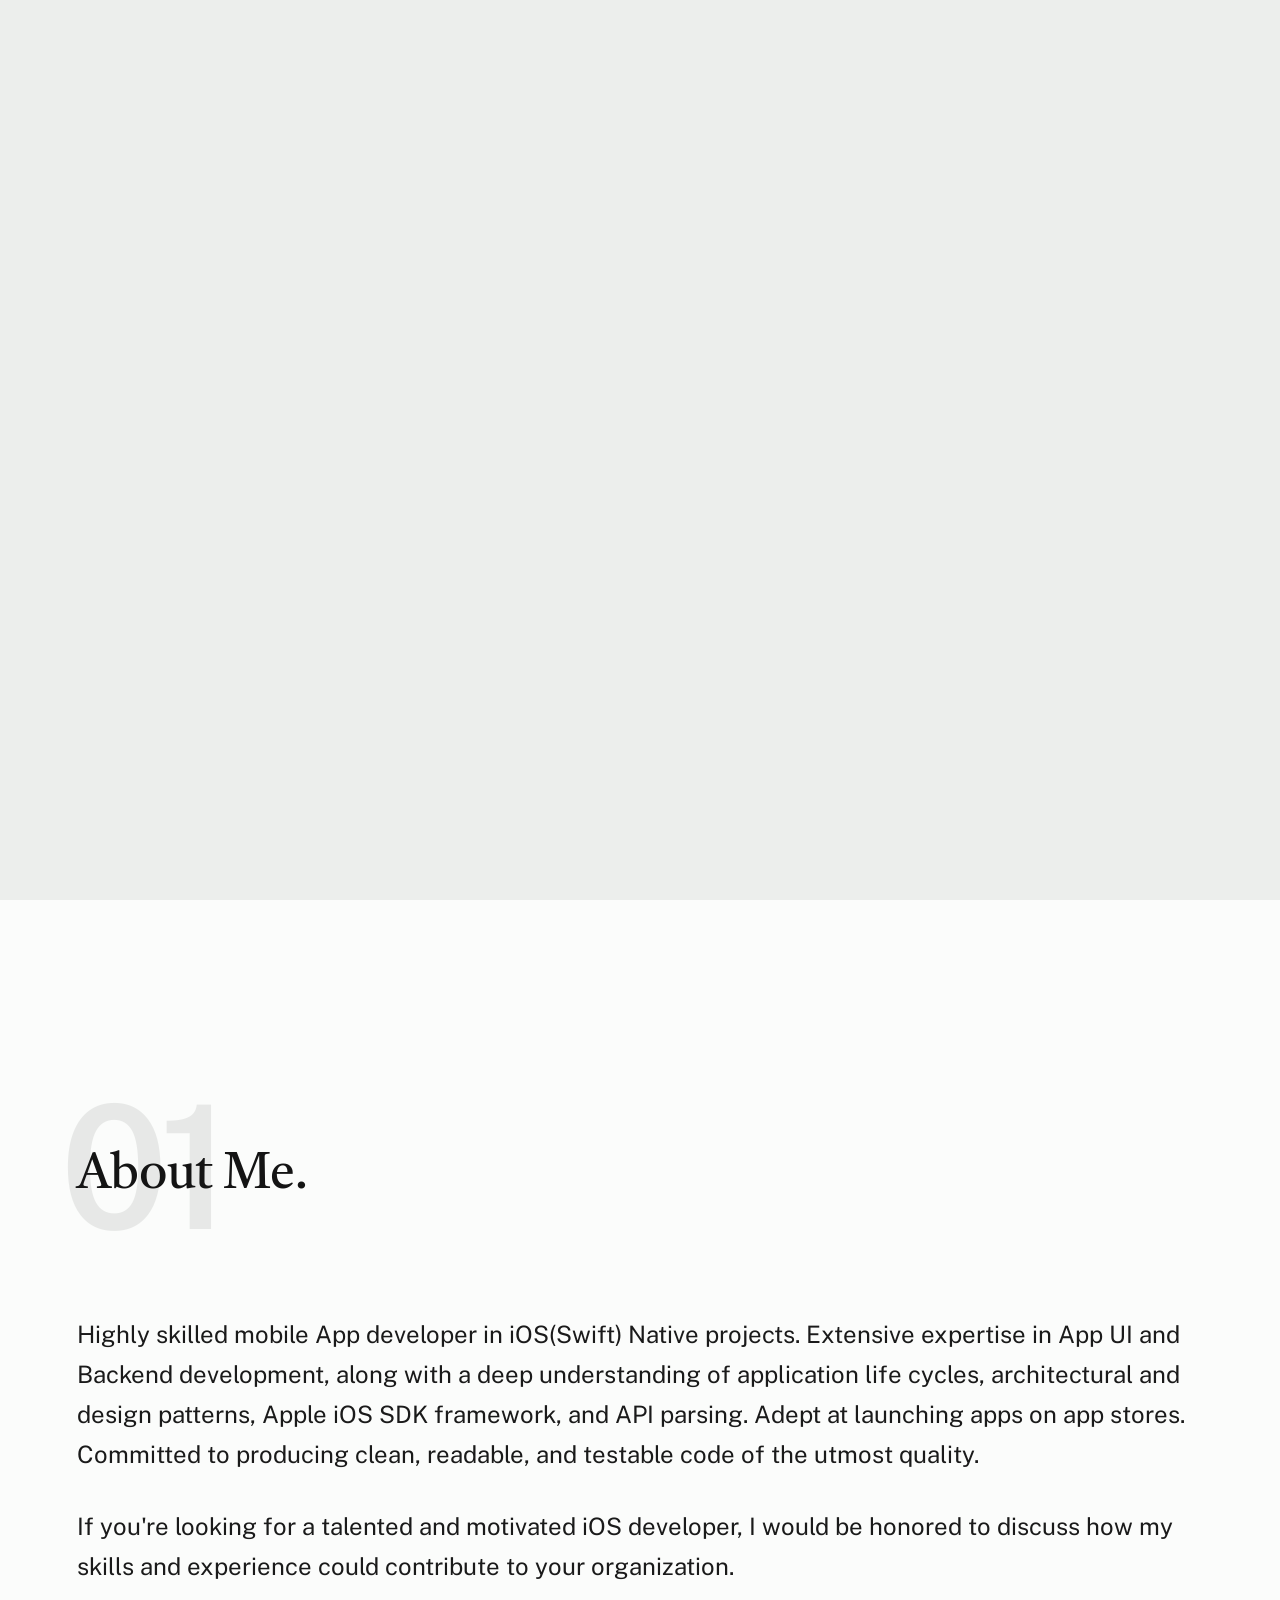
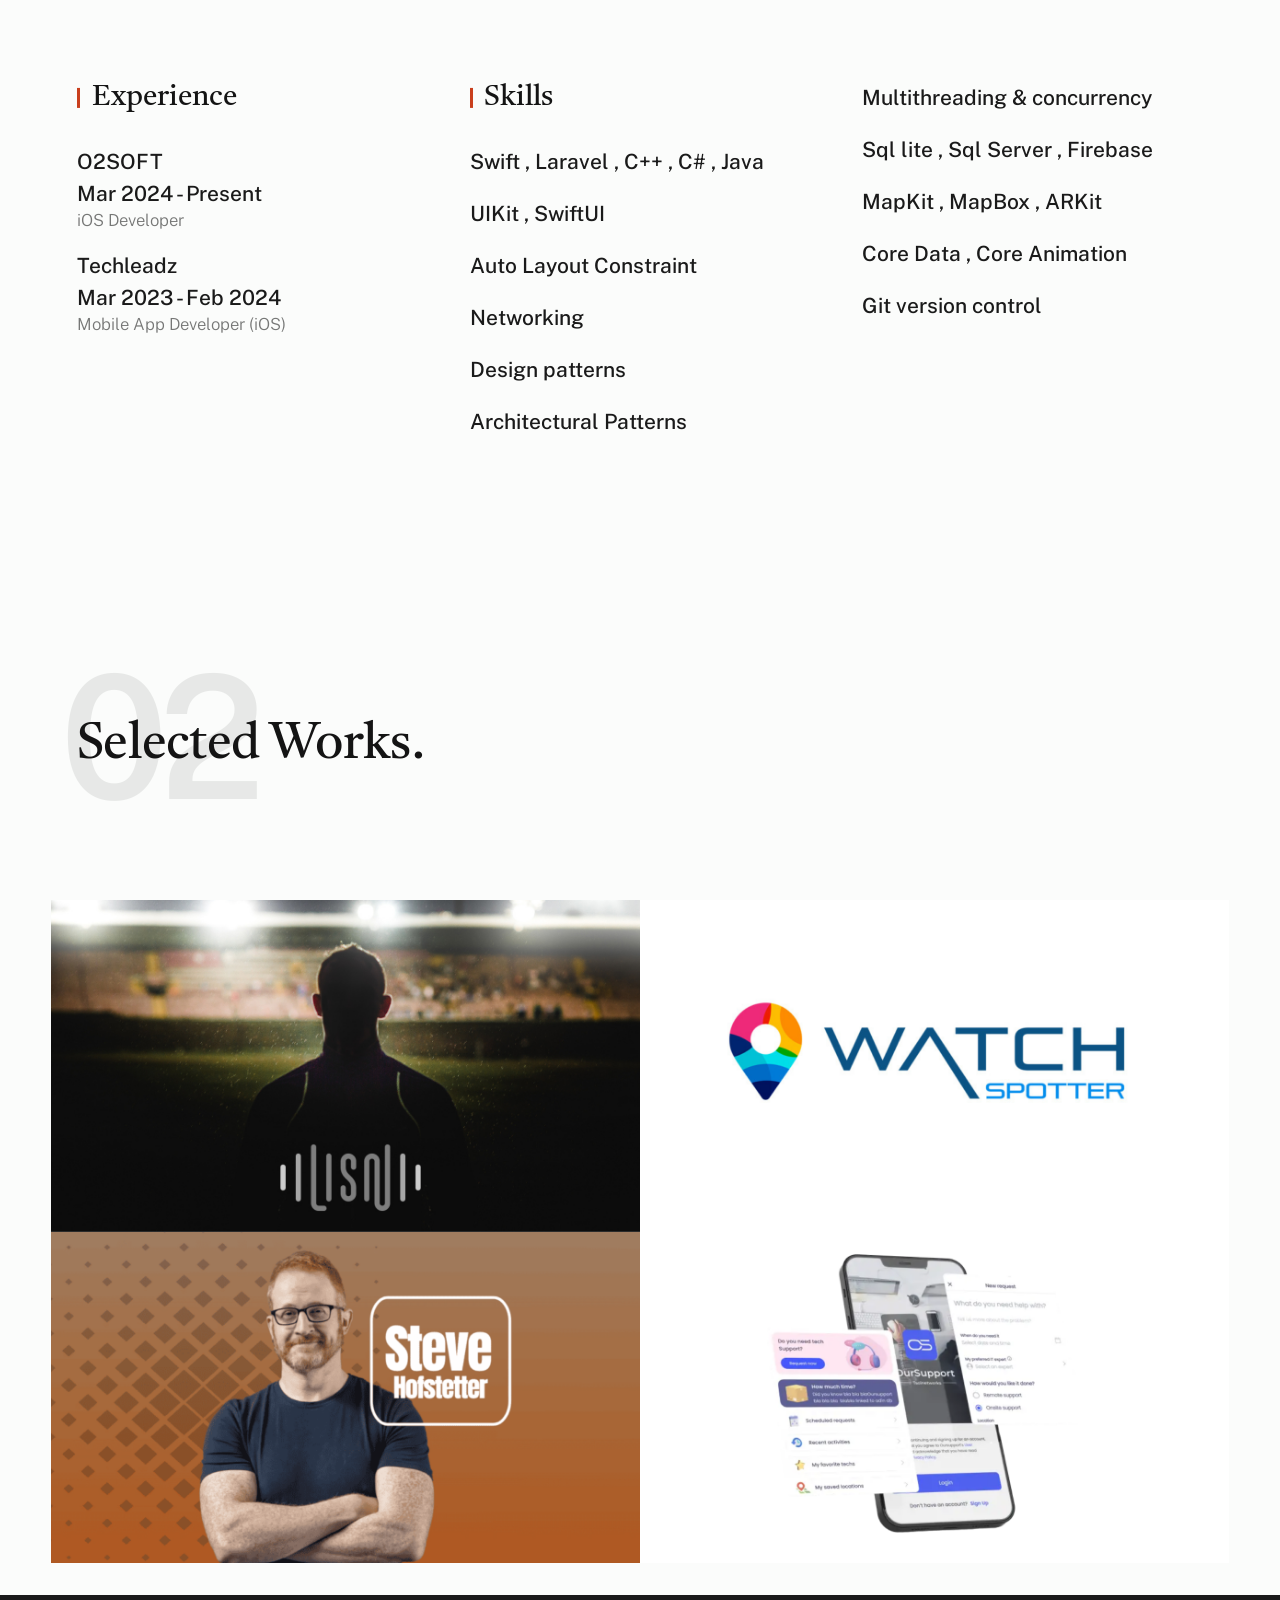
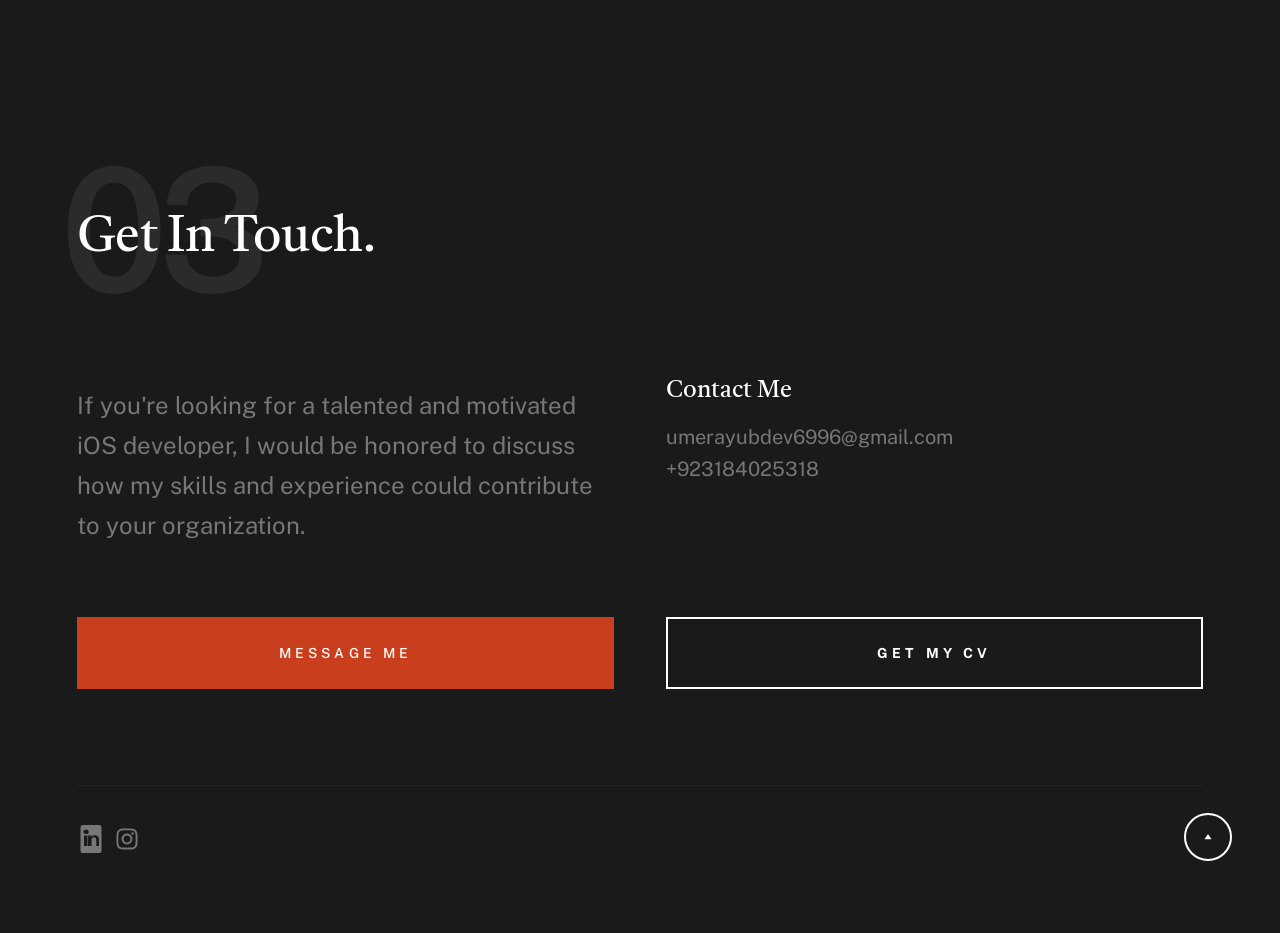
==== index.html @ ea3a0cbb "First Commit" ====
<!DOCTYPE html>
<html lang="en" class="no-js" >
<head>

    <!--- basic page needs
    ================================================== -->
    <meta charset="utf-8">
    <meta name="viewport" content="width=device-width, initial-scale=1">
    <title>Umer Ayub</title>

    <script>
        document.documentElement.classList.remove('no-js');
        document.documentElement.classList.add('js');
    </script>

    <!-- CSS
    ================================================== -->
    <link rel="stylesheet" href="css/vendor.css">
    <link rel="stylesheet" href="css/styles.css">

    <!-- favicons
    ================================================== -->
    <link rel="apple-touch-icon" sizes="180x180" href="Umer.png">
    <link rel="icon" type="image/png" sizes="32x32" href="Umer.png">
    <link rel="icon" type="image/png" sizes="16x16" href="Umer.png">
    <link rel="manifest" href="site.webmanifest">

</head>


<body id="top">

    
    <!-- preloader
    ================================================== -->
    <div id="preloader">
        <div id="loader" class="dots-fade">
            <div></div>
            <div></div>
            <div></div>
        </div>
    </div>


    <!-- page wrap
    ================================================== -->
    <div id="page" class="s-pagewrap">


        <!-- # site header 
        ================================================== -->
        <header class="s-header">
            <div class="row s-header__inner">

                <div class="s-header__block">
                    <div class="s-header__logo">
                        <a class="logo" href="index.html">
                            <!-- <img src="dfs.svg" alt="Homepage"> -->
                        </a>
                    </div>

                    <a class="s-header__menu-toggle" href="#0"><span>Menu</span></a>
                </div> <!-- end s-header__block -->

                <nav class="s-header__nav">    
                    <ul class="s-header__menu-links">
                        <li class="current"><a class="smoothscroll" href="#intro">Intro</a></li>
                        <li><a class="smoothscroll" href="#about">About</a></li>
                        <li><a class="smoothscroll" href="#works">Works</a></li>
                        <li><a class="smoothscroll" href="#footer">Contact</a></li>
                    </ul> <!-- s-header__menu-links -->    
                </nav> <!-- end s-header__nav -->

            </div> <!-- end s-header__inner -->
        </header> <!-- end s-header -->


        <!-- # intro
        ================================================== -->
        <section id="intro" class="s-intro target-section">

            <div class="row s-intro__content width-sixteen-col">
                <div class="column lg-12 s-intro__content-inner grid-block grid-16">
                    
                    <div class="s-intro__content-text">

                        <div class="s-intro__content-pretitle text-pretitle">Hello</div>
                        <h1 class="s-intro__content-title">
                        I'm Umer Ayub <br>
                        an iOS Developer <br>
                        base in Lahore
                        </h1>                            

                        <div class="s-intro__content-btns">
                            <a class="smoothscroll btn" href="#about">More About Me</a>
                            <a class="smoothscroll btn btn--stroke" href="#footer">Get In Touch</a>
                        </div> <!-- s-intro__content-btns -->   

                    </div> <!-- s-intro__content-text -->                     
                    
                </div> <!-- s-intro__content-inner -->  
            </div> <!-- s-intro__content -->

            <!-- <ul class="s-intro__social social-list">
                <li>
                    <a href="#0">
                        <svg xmlns="http://www.w3.org/2000/svg" width="24" height="24" viewBox="0 0 24 24" style="fill:rgba(0, 0, 0, 1);transform:;-ms-filter:"><path d="M20,3H4C3.447,3,3,3.448,3,4v16c0,0.552,0.447,1,1,1h8.615v-6.96h-2.338v-2.725h2.338v-2c0-2.325,1.42-3.592,3.5-3.592 c0.699-0.002,1.399,0.034,2.095,0.107v2.42h-1.435c-1.128,0-1.348,0.538-1.348,1.325v1.735h2.697l-0.35,2.725h-2.348V21H20 c0.553,0,1-0.448,1-1V4C21,3.448,20.553,3,20,3z"></path></svg>
                        <span class="u-screen-reader-text">Facebook</span>
                    </a>
                </li>
                <li>
                    <a href="#0">
                        <svg xmlns="http://www.w3.org/2000/svg" width="24" height="24" viewBox="0 0 24 24" style="fill:rgba(0, 0, 0, 1);transform:;-ms-filter:"><path d="M19.633,7.997c0.013,0.175,0.013,0.349,0.013,0.523c0,5.325-4.053,11.461-11.46,11.461c-2.282,0-4.402-0.661-6.186-1.809 c0.324,0.037,0.636,0.05,0.973,0.05c1.883,0,3.616-0.636,5.001-1.721c-1.771-0.037-3.255-1.197-3.767-2.793 c0.249,0.037,0.499,0.062,0.761,0.062c0.361,0,0.724-0.05,1.061-0.137c-1.847-0.374-3.23-1.995-3.23-3.953v-0.05 c0.537,0.299,1.16,0.486,1.82,0.511C3.534,9.419,2.823,8.184,2.823,6.787c0-0.748,0.199-1.434,0.548-2.032 c1.983,2.443,4.964,4.04,8.306,4.215c-0.062-0.3-0.1-0.611-0.1-0.923c0-2.22,1.796-4.028,4.028-4.028 c1.16,0,2.207,0.486,2.943,1.272c0.91-0.175,1.782-0.512,2.556-0.973c-0.299,0.935-0.936,1.721-1.771,2.22 c0.811-0.088,1.597-0.312,2.319-0.624C21.104,6.712,20.419,7.423,19.633,7.997z"></path></svg>
                        <span class="u-screen-reader-text">Twitter</span>
                    </a>
                </li>
                <li>
                    <a href="#0">
                        <svg xmlns="http://www.w3.org/2000/svg" width="24" height="24" viewBox="0 0 24 24" style="fill:rgba(0, 0, 0, 1);transform:;-ms-filter:"><path d="M11.999,7.377c-2.554,0-4.623,2.07-4.623,4.623c0,2.554,2.069,4.624,4.623,4.624c2.552,0,4.623-2.07,4.623-4.624 C16.622,9.447,14.551,7.377,11.999,7.377L11.999,7.377z M11.999,15.004c-1.659,0-3.004-1.345-3.004-3.003 c0-1.659,1.345-3.003,3.004-3.003s3.002,1.344,3.002,3.003C15.001,13.659,13.658,15.004,11.999,15.004L11.999,15.004z"></path><circle cx="16.806" cy="7.207" r="1.078"></circle><path d="M20.533,6.111c-0.469-1.209-1.424-2.165-2.633-2.632c-0.699-0.263-1.438-0.404-2.186-0.42 c-0.963-0.042-1.268-0.054-3.71-0.054s-2.755,0-3.71,0.054C7.548,3.074,6.809,3.215,6.11,3.479C4.9,3.946,3.945,4.902,3.477,6.111 c-0.263,0.7-0.404,1.438-0.419,2.186c-0.043,0.962-0.056,1.267-0.056,3.71c0,2.442,0,2.753,0.056,3.71 c0.015,0.748,0.156,1.486,0.419,2.187c0.469,1.208,1.424,2.164,2.634,2.632c0.696,0.272,1.435,0.426,2.185,0.45 c0.963,0.042,1.268,0.055,3.71,0.055s2.755,0,3.71-0.055c0.747-0.015,1.486-0.157,2.186-0.419c1.209-0.469,2.164-1.424,2.633-2.633 c0.263-0.7,0.404-1.438,0.419-2.186c0.043-0.962,0.056-1.267,0.056-3.71s0-2.753-0.056-3.71C20.941,7.57,20.801,6.819,20.533,6.111z M19.315,15.643c-0.007,0.576-0.111,1.147-0.311,1.688c-0.305,0.787-0.926,1.409-1.712,1.711c-0.535,0.199-1.099,0.303-1.67,0.311 c-0.95,0.044-1.218,0.055-3.654,0.055c-2.438,0-2.687,0-3.655-0.055c-0.569-0.007-1.135-0.112-1.669-0.311 c-0.789-0.301-1.414-0.923-1.719-1.711c-0.196-0.534-0.302-1.099-0.311-1.669c-0.043-0.95-0.053-1.218-0.053-3.654 c0-2.437,0-2.686,0.053-3.655c0.007-0.576,0.111-1.146,0.311-1.687c0.305-0.789,0.93-1.41,1.719-1.712 c0.534-0.198,1.1-0.303,1.669-0.311c0.951-0.043,1.218-0.055,3.655-0.055c2.437,0,2.687,0,3.654,0.055 c0.571,0.007,1.135,0.112,1.67,0.311c0.786,0.303,1.407,0.925,1.712,1.712c0.196,0.534,0.302,1.099,0.311,1.669 c0.043,0.951,0.054,1.218,0.054,3.655c0,2.436,0,2.698-0.043,3.654H19.315z"></path></svg>
                        <span class="u-screen-reader-text">Instagram</span>
                    </a>
                </li>
                <li>
                    <a href="#0">
                        <svg xmlns="http://www.w3.org/2000/svg" width="24" height="24" viewBox="0 0 24 24" style="fill: rgba(0, 0, 0, 1);transform: ;msFilter:;"><path d="M20.66 6.98a9.932 9.932 0 0 0-3.641-3.64C15.486 2.447 13.813 2 12 2s-3.486.447-5.02 1.34c-1.533.893-2.747 2.107-3.64 3.64S2 10.187 2 12s.446 3.487 1.34 5.02a9.924 9.924 0 0 0 3.641 3.64C8.514 21.553 10.187 22 12 22s3.486-.447 5.02-1.34a9.932 9.932 0 0 0 3.641-3.64C21.554 15.487 22 13.813 22 12s-.446-3.487-1.34-5.02zM12 3.66c2 0 3.772.64 5.32 1.919-.92 1.174-2.286 2.14-4.1 2.9-1.002-1.813-2.088-3.327-3.261-4.54A7.715 7.715 0 0 1 12 3.66zM5.51 6.8a8.116 8.116 0 0 1 2.711-2.22c1.212 1.201 2.325 2.7 3.34 4.5-2 .6-4.114.9-6.341.9-.573 0-1.006-.013-1.3-.04A8.549 8.549 0 0 1 5.51 6.8zM3.66 12c0-.054.003-.12.01-.2.007-.08.01-.146.01-.2.254.014.641.02 1.161.02 2.666 0 5.146-.367 7.439-1.1.187.373.381.793.58 1.26-1.32.293-2.674 1.006-4.061 2.14S6.4 16.247 5.76 17.5c-1.4-1.587-2.1-3.42-2.1-5.5zM12 20.34c-1.894 0-3.594-.587-5.101-1.759.601-1.187 1.524-2.322 2.771-3.401 1.246-1.08 2.483-1.753 3.71-2.02a29.441 29.441 0 0 1 1.56 6.62 8.166 8.166 0 0 1-2.94.56zm7.08-3.96a8.351 8.351 0 0 1-2.58 2.621c-.24-2.08-.7-4.107-1.379-6.081.932-.066 1.765-.1 2.5-.1.799 0 1.686.034 2.659.1a8.098 8.098 0 0 1-1.2 3.46zm-1.24-5c-1.16 0-2.233.047-3.22.14a27.053 27.053 0 0 0-.68-1.62c2.066-.906 3.532-2.006 4.399-3.3 1.2 1.414 1.854 3.027 1.96 4.84-.812-.04-1.632-.06-2.459-.06z"></path></svg>
                        <span class="u-screen-reader-text">Dribbble</span>
                    </a>
                </li>
                <li>
                    <a href="#0">
                        <svg xmlns="http://www.w3.org/2000/svg" width="24" height="24" viewBox="0 0 24 24" style="fill: rgba(0, 0, 0, 1);transform: ;msFilter:;"><path d="M11.99 2C6.472 2 2 6.473 2 11.99c0 4.232 2.633 7.85 6.35 9.306-.088-.79-.166-2.006.034-2.868.182-.78 1.172-4.966 1.172-4.966s-.299-.599-.299-1.484c0-1.388.805-2.425 1.808-2.425.853 0 1.264.64 1.264 1.407 0 .858-.546 2.139-.827 3.327-.235.994.499 1.805 1.479 1.805 1.775 0 3.141-1.872 3.141-4.575 0-2.392-1.719-4.064-4.173-4.064-2.843 0-4.512 2.132-4.512 4.335 0 .858.331 1.779.744 2.28a.3.3 0 0 1 .069.286c-.076.315-.245.994-.277 1.133-.044.183-.145.222-.335.134-1.247-.581-2.027-2.405-2.027-3.871 0-3.151 2.289-6.045 6.601-6.045 3.466 0 6.159 2.469 6.159 5.77 0 3.444-2.171 6.213-5.184 6.213-1.013 0-1.964-.525-2.29-1.146l-.623 2.374c-.225.868-.834 1.956-1.241 2.62a10 10 0 0 0 2.958.445c5.517 0 9.99-4.473 9.99-9.99S17.507 2 11.99 2"></path></svg>
                        <span class="u-screen-reader-text">Pinterest</span>
                    </a>
                </li>
            </ul> end s-intro__social -->

            <div class="s-intro__content-media">                               
                <img src="images/intro-bg.jpg" srcset="images/intro-bg.jpg 1x, images/intro-bg.jpg 2x" alt="">
            </div> <!-- s-intro__content-media -->                

            <div class="s-intro__btn-download">
                <a href="https://drive.google.com/drive/folders/1ppowRsbTdEyqYoti7xNmkUXaB4Z6kUiy?usp=sharing" class="btn btn--stroke" target="_blank">Get My CV</a>
            </div> 
            <!-- end s-intro__btn-download -->
            
            <div class="s-intro__scroll-down">
                <a href="#about" class="smoothscroll">
                    <div class="scroll-icon">
                        <svg xmlns="http://www.w3.org/2000/svg" width="24" height="24" viewBox="0 0 24 24" style="fill: rgba(0, 0, 0, 1);transform: ;msFilter:;"><path d="M11.178 19.569a.998.998 0 0 0 1.644 0l9-13A.999.999 0 0 0 21 5H3a1.002 1.002 0 0 0-.822 1.569l9 13z"></path></svg>
                    </div>
                    <span class="scroll-text u-screen-reader-text">Scroll Down</span>
                </a>
            </div> <!-- s-intro__scroll-down -->

        </section> <!-- end s-intro -->


        <!-- # about
        ================================================== -->
        <section id="about" class="s-about target-section">

            <div class="row s-about__content">
                <div class="column xl-12">    
                    
                    <div class="section-header" data-num="01">
                        <h2 class="text-display-title">About Me.</h2>
                    </div> <!-- end section-header -->

                    <p class="attention-getter">
                        Highly skilled mobile App developer in iOS(Swift) Native projects. Extensive expertise in App UI and Backend development, along with a deep understanding of application life cycles, architectural and design patterns, Apple iOS SDK framework, and API parsing. Adept at launching apps on app stores. Committed to producing clean, readable, and testable code of the utmost quality.
                    </p>

                    <p class="attention-getter">
                        If you're looking for a talented and motivated iOS developer, I would be honored to discuss how my skills and experience could contribute to your organization.

                    </p>


                    <div class="grid-list-items s-about__blocks">

                        <div class="grid-list-items__item s-about__block">
                            <h4 class="s-about__block-title">Experience</h4>
                            <ul class="s-about__list">
                                <li>
                                    O2SOFT <br>   
                                    Mar 2024 - Present
                                    <span>iOS Developer</span>
                                </li>
                                <li>
                                    Techleadz <br>
                                    Mar 2023 - Feb 2024
                                    <span>Mobile App Developer (iOS)</span>
                                </li>
                            </ul>
                        </div> <!--end s-about__block -->

                        <!-- <div class="grid-list-items__item s-about__block">
                            <h4 class="s-about__block-title">Awards</h4>

                            <ul class="s-about__list">
                                <li>
                                    <a href="#0">
                                        Site Of The Month
                                        <span>Awwwards — 2023</span>
                                    </a>                                        
                                </li>
                                <li>
                                    <a href="#0">
                                        Site Of The Day
                                        <span>Awwwards — 2023</span>
                                    </a>
                                </li>
                                <li>
                                    <a href="#0">
                                        Agency of The Year
                                        <span>Awwwards — 2022</span>
                                    </a>
                                </li>
                                <li>
                                    <a href="#0">
                                        FWA of The Month
                                        <span>FWA — 2022</span>
                                    </a>
                                </li><li>
                                    <a href="#0">
                                        Site Of The Month
                                        <span>Awwwards — 2022</span>
                                    </a>                                        
                                </li>
                            </ul>
                        </div> end s-about__block -->
                        
                        <div class="grid-list-items__item s-about__block">
                            <h4 class="s-about__block-title">Skills</h4>

                            <ul class="s-about__list">
                                <li>
                                    Swift , Laravel , C++ , C# , Java 
                                </li>
                                <li>
                                    UIKit , SwiftUI 
                                </li>
                                <li>
                                    Auto Layout Constraint
                                </li>
                                <li>
                                    Networking 
                                </li>
                                <li>
                                    Design patterns 
                                </li>
                                <li>
                                    Architectural Patterns
                                </li>
                                
                            </ul>
                            
                        </div>
                        <div class="grid-list-items__item s-about__block">
                            <!-- <h4 class="s-about__block-title">Skills</h4> -->

                            <ul class="s-about__list">
                                <li>
                                    Multithreading & concurrency
                                </li>
                                <li>
                                    Sql lite , Sql Server , Firebase
                                </li>
                                <li>
                                    MapKit , MapBox , ARKit
                                </li>
                                <li>
                                    Core Data , Core Animation
                                </li>
                                <li>
                                    Git version control
                                </li>                              
                            </ul>
                            
                        </div>
                         <!--end s-about__block -->

                    </div> <!-- grid-list-items -->

                </div> <!--end column -->
            </div> <!--end s-about__content -->
            
        </section> <!-- end s-about -->   



        <!-- # works
        ================================================== -->
        <section id="works" class="s-works target-section">

            <div class="row">
                <div class="column xl-12">
                    <div class="section-header" data-num="02">
                        <h2 class="text-display-title">Selected Works.</h2>
                    </div> <!-- end section-header -->
                </div>
            </div>

            <div class="row folio-entries">

                <div class="column entry">
                    <a href="images/Lisn.png" class="entry__link glightbox" data-glightbox="title: Lisn; description: .entry__desc-01">
                        <div class="entry__thumb">
                            <img src="images/Lisn.png" srcset="images/Lisn.png 1x, images/Lisn.png 2x" alt="">
                        </div>
                        <div class="entry__info">
                            <h4 class="entry__title">Lisn</h4>
                            <div class="entry__cat">Radio system controller</div>
                        </div>
                    </a>

                    <div class="glightbox-desc entry__desc-01">
                        <p>
                            In critical situations where communication is key, your voice needs to be heard. In the most intense of situations, this is not negotiable. Our proprietary waveform and  wireless communications enables your team with the industry’s best-in-class non-line of sight performance.
                        <a href="https://www.lisn.tech/">Project Link</a>.
                        </p>
                    </div>
                </div> <!-- entry -->

                <div class="column entry">
                    <a href="images/WatchSpotter.png" class="entry__link glightbox" data-glightbox="title: WatchSpotter; description: .entry__desc-02">
                        <div class="entry__thumb">
                            <img src="images/WatchSpotter.png" srcset="images/WatchSpotter.png 1x, images/WatchSpotter.png 2x" alt="">
                        </div>
                        <div class="entry__info">
                            <h4 class="entry__title">WatchSpotter</h4>
                            <div class="entry__cat">Data Collection Software</div>
                        </div>
                    </a>

                    <div class="glightbox-desc entry__desc-02">
                        <p>
                            WatchSpotter transforms environmental research with customizable data collection and analytics tools for researchers, scientists, and educators.
                        <a href="https://watchspotterpro.com/">Project Link</a>.
                        </p>
                    </div>
                </div> <!-- entry -->

                <div class="column entry">
                    <a href="images/Steve.png" class="entry__link glightbox" data-glightbox="title: Steve Hofstetter; description: .entry__desc-03">
                        <div class="entry__thumb">
                            <img src="images/Steve.png" srcset="images/Steve.png 1x, images/Steve.png 2x" alt="">
                        </div>
                        <div class="entry__info">
                            <h4 class="entry__title">Steve Hofstetter</h4>
                            <div class="entry__cat">Companion app</div>
                        </div>
                    </a>

                    <div class="glightbox-desc entry__desc-03">
                        <p>
                            With the official Hofstetter companion app, you can be sure to never miss a new video and get notifications when there are shows in your area!
                        <a href="https://www.stevehofstetter.com/">Project Link</a>.
                        </p>
                    </div>
                </div> <!-- entry -->

                <div class="column entry">
                    <a href="images/OurSupport.png" class="entry__link glightbox" data-glightbox="title: OurSupport; description: .entry__desc-04">
                        <div class="entry__thumb">
                            <img src="images/OurSupport.png" srcset="images/OurSupport.png 1x, images/OurSupport.png 2x" alt="">
                        </div>
                        <div class="entry__info">
                            <h4 class="entry__title">OurSupport</h4>
                            <div class="entry__cat">IT Support</div>
                        </div>
                    </a>

                    <div class="glightbox-desc entry__desc-04">
                        <p>
                            OurSupport connects customers to local IT support technicians.
                            Customers can use the mobile application to request IT onsite or remote help.
                            It is easy to use, transparent work flow and easy to control the cost.
                        <a href="https://www.oursupport.co/">Project Link</a>.
                        </p>
                    </div>
                </div> <!-- entry -->
            </div> <!-- folio entries -->


            <!-- <div class="row s-testimonials">
                <div class="column xl-12">

                    <h3 class="s-testimonials__header">Hear it from My Happy Clients</h3>
    
                    <div class="swiper-container s-testimonials__slider">
    
                        <div class="swiper-wrapper">

                            <div class="s-testimonials__slide swiper-slide">
                                <div class="s-testimonials__author">
                                    <img src="images/avatars/user-02.jpg" alt="Author image" class="s-testimonials__avatar">
                                    <cite class="s-testimonials__cite">
                                        <strong>John Rockefeller</strong>
                                        <span>Standard Oil Co.</span>
                                    </cite>
                                </div>
                                <p>
                                Molestiae incidunt consequatur quis ipsa autem nam sit enim magni. Voluptas tempore rem. 
                                Explicabo a quaerat sint autem dolore ducimus ut consequatur neque. Nisi dolores quaerat fuga rem nihil nostrum.
                                Laudantium quia consequatur molestias.
                                </p>
                            </div> 
            
                            <div class="s-testimonials__slide swiper-slide">
                                <div class="s-testimonials__author">
                                    <img src="images/avatars/user-03.jpg" alt="Author image" class="s-testimonials__avatar">
                                    <cite class="s-testimonials__cite">
                                        <strong>Andrew Carnegie</strong>
                                        <span>Carnegie Steel Co.</span>
                                    </cite>
                                </div>
                                <p>
                                Excepturi nam cupiditate culpa doloremque deleniti repellat. Veniam quos repellat voluptas animi adipisci.
                                Nisi eaque consequatur. Voluptatem dignissimos ut ducimus accusantium perspiciatis.
                                Quasi voluptas eius distinctio. Atque eos maxime.
                                </p>
                            </div> 
            
                            <div class="s-testimonials__slide swiper-slide">
                                <div class="s-testimonials__author">
                                    <img src="images/avatars/user-01.jpg" alt="Author image" class="s-testimonials__avatar">
                                    <cite class="s-testimonials__cite">
                                        <strong>John Morgan</strong>
                                        <span>JP Morgan & Co.</span>
                                    </cite>
                                </div>
                                <p>
                                Repellat dignissimos libero. Qui sed at corrupti expedita voluptas odit. Nihil ea quia nesciunt. Ducimus aut sed ipsam.  
                                Autem eaque officia cum exercitationem sunt voluptatum accusamus. Quasi voluptas eius distinctio.
                                Voluptatem dignissimos ut.
                                </p>
                            </div> 
    
                            <div class="s-testimonials__slide swiper-slide">
                                <div class="s-testimonials__author">
                                    <img src="images/avatars/user-06.jpg" alt="Author image" class="s-testimonials__avatar">
                                    <cite class="s-testimonials__cite">
                                        <strong>Henry Ford</strong>
                                        <span>Ford Motor Co.</span>
                                    </cite>
                                </div>
                                <p>
                                Nunc interdum lacus sit amet orci. Vestibulum dapibus nunc ac augue. Fusce vel dui. In ac felis 
                                quis tortor malesuada pretium. Curabitur vestibulum aliquam leo. Qui sed at corrupti expedita voluptas odit. 
                                Nihil ea quia nesciunt. Ducimus aut sed ipsam.
                                </p>
                            </div> 
        
                        </div> 
    
                        <div class="swiper-pagination"></div>
    
                    </div> 
    
                </div> 
            </div> 
            */
            <!-- end s-testimonials -->

        </section> <!-- end s-works --> 


        <!-- # numbers
        ================================================== -->
        <!-- <section id="numbers" class="s-numbers">

            <div class="row counter-items">

                <div class="column counter-items__item">
                    <div class="num">
                        80
                        <span>+</span>
                    </div>
                    <h5>Happy Customers</h5>
                    <p>
                    Lorem ipsum dolor sit amet consectetur adipisicing elit. 
                    Vel harum magni quae voluptate error quo repellendus inventore 
                    laborum ex veniam. 
                    </p>
                </div> 

                <div class="column counter-items__item">
                    <div class="num">
                        120
                        <span>+</span>
                    </div>
                    <h5>Projects Completed</h5>
                    <p>
                    Nunc interdum lacus sit amet orci. Vestibulum dapibus nunc ac augue. 
                    Fusce vel dui. In ac felis 
                    quis tortor malesuada pretium
                    </p>
                </div>

                <div class="column counter-items__item">
                    <div class="num">
                        23k
                        <span>+</span>
                    </div>
                    <h5>Lines of Code</h5>
                    <p>
                    Excepturi nam cupiditate culpa doloremque deleniti repellat. Veniam quos repellat voluptas animi adipisci.
                    Nisi eaque consequatur. Voluptatem dignissimos ut ducimus
                    </p>
                </div> 

                <div class="column counter-items__item">
                    <div class="num">
                        85
                        <span>+</span>
                    </div>
                    <h5>Positive Feedback</h5>
                    <p>
                    Lorem ipsum dolor sit amet consectetur adipisicing elit. Vel harum magni quae voluptate error 
                    quo repellendus inventore laborum ex veniam.
                    </p>
                </div> 
            </div>   -->

        <!-- </section>  -->
        <!-- end s-numbers -->


        <!-- # footer 
        ================================================== -->
        <footer id="footer" class="s-footer target-section">

            <div class="row">
                <div class="column lg-12">
                    <div class="section-header light-on-dark" data-num="03">
                        <h2 class="text-display-title">Get In Touch.</h2>
                    </div> <!-- end section-header -->
                </div>
            </div>

            <div class="row s-footer__content">

                <div class="column xl-6 md-12 s-footer__block s-footer__about">                    
                    <p class="attention-getter">
                        If you're looking for a talented and motivated iOS developer, I would be honored to discuss how my skills and experience could contribute to your organization.
                    </p>               
                </div> <!-- end section-footer__about -->

                <div class="column xl-6 md-12 s-footer__block s-footer__site-links">
                    <div class="row">
                        <!-- <div class="column xl-4 lg-5 md-6 tab-12">
                            <h5>Follow Me</h5>
                            <ul class="link-list">
                                <li><a href="#0">Facebook</a></li>
                                <li><a href="#0">Twitter</a></li>
                                <li><a href="#0">Instagram</a></li>
                                <li><a href="#0">Dribbble</a></li>
                                <li><a href="https://styleshout.com/go/hostinger/">Hostinger</a></li>
                            </ul>
                        </div> -->
                        <div class="column xl-6 md-6 tab-12">
                            <h5>Contact Me</h5>
                            <ul class="link-list">
                                <li><a href="mailto:#0">umerayubdev6996@gmail.com</a></li>
                                <li><a href="tel:+1975432345">+923184025318</a></li>
                            </ul> 
                        </div>
                    </div>                    
                </div> <!-- end section-footer__site-links -->

            </div> <!-- end section-footer__content -->


            <div class="row s-footer__buttons">
               
                <div class="column xl-6 tab-12">
                    <a href="mailto:#0" class="btn btn--primary btn--large u-fullwidth">Message Me</a>
                </div>
          
                <div class="column xl-6 tab-12">                    
                    <a href="https://drive.google.com/drive/folders/1ppowRsbTdEyqYoti7xNmkUXaB4Z6kUiy?usp=sharing" class="btn btn--stroke btn--large u-fullwidth" target="_blank">Get My CV</a>
                </div>
            
            </div> <!-- end section-footer__buttons -->              
            
            <div class="row s-footer__bottom">
                
                <div class="column xl-6 lg-12">
                    <ul class="s-footer__social social-list">
                        <li>
                            <a href="https://www.linkedin.com/in/umer-ayub/" target="_blank">
                                <svg xmlns="http://www.w3.org/2000/svg" width="24" height="24" viewBox="0 0 24 24" style="fill:rgba(0, 0, 0, 1);transform:;-ms-filter:">
                                    <path d="M19 0H5C3.897 0 3 0.897 3 2v20c0 1.103.897 2 2 2h14c1.103 0 2-.897 2-2V2c0-1.103-.897-2-2-2zM9.5 18H6V9h3.5v9zM7.75 7.75c-1.12 0-2.25-.755-2.25-2s1.13-2 2.25-2 2.25.755 2.25 2-.13 2-2.25 2zM20 18h-3.5v-4.5c0-1.352-.024-3.086-1.875-3.086-1.877 0-2.168 1.323-2.168 2.698V18h-3.5V9h3.5v1.277h.05c.49-.736 1.373-1.501 2.67-1.501 2.865 0 3.68 1.882 3.68 4.342v4.881z"></path>
                                </svg>
                                <span class="u-screen-reader-text">LinkedIn</span>
                            </a>
                            
                        </li>
                        <!-- <li>
                            <a href="#0">
                                <svg xmlns="http://www.w3.org/2000/svg" width="24" height="24" viewBox="0 0 24 24" style="fill:rgba(0, 0, 0, 1);transform:;-ms-filter:"><path d="M19.633,7.997c0.013,0.175,0.013,0.349,0.013,0.523c0,5.325-4.053,11.461-11.46,11.461c-2.282,0-4.402-0.661-6.186-1.809 c0.324,0.037,0.636,0.05,0.973,0.05c1.883,0,3.616-0.636,5.001-1.721c-1.771-0.037-3.255-1.197-3.767-2.793 c0.249,0.037,0.499,0.062,0.761,0.062c0.361,0,0.724-0.05,1.061-0.137c-1.847-0.374-3.23-1.995-3.23-3.953v-0.05 c0.537,0.299,1.16,0.486,1.82,0.511C3.534,9.419,2.823,8.184,2.823,6.787c0-0.748,0.199-1.434,0.548-2.032 c1.983,2.443,4.964,4.04,8.306,4.215c-0.062-0.3-0.1-0.611-0.1-0.923c0-2.22,1.796-4.028,4.028-4.028 c1.16,0,2.207,0.486,2.943,1.272c0.91-0.175,1.782-0.512,2.556-0.973c-0.299,0.935-0.936,1.721-1.771,2.22 c0.811-0.088,1.597-0.312,2.319-0.624C21.104,6.712,20.419,7.423,19.633,7.997z"></path></svg>
                                <span class="u-screen-reader-text">Twitter</span>
                            </a>
                        </li> -->
                        <li>
                            <a href="https://www.instagram.com/iumerghuman/" target="_blank">
                                <svg xmlns="http://www.w3.org/2000/svg" width="24" height="24" viewBox="0 0 24 24" style="fill:rgba(0, 0, 0, 1);transform:;-ms-filter:"><path d="M11.999,7.377c-2.554,0-4.623,2.07-4.623,4.623c0,2.554,2.069,4.624,4.623,4.624c2.552,0,4.623-2.07,4.623-4.624 C16.622,9.447,14.551,7.377,11.999,7.377L11.999,7.377z M11.999,15.004c-1.659,0-3.004-1.345-3.004-3.003 c0-1.659,1.345-3.003,3.004-3.003s3.002,1.344,3.002,3.003C15.001,13.659,13.658,15.004,11.999,15.004L11.999,15.004z"></path><circle cx="16.806" cy="7.207" r="1.078"></circle><path d="M20.533,6.111c-0.469-1.209-1.424-2.165-2.633-2.632c-0.699-0.263-1.438-0.404-2.186-0.42 c-0.963-0.042-1.268-0.054-3.71-0.054s-2.755,0-3.71,0.054C7.548,3.074,6.809,3.215,6.11,3.479C4.9,3.946,3.945,4.902,3.477,6.111 c-0.263,0.7-0.404,1.438-0.419,2.186c-0.043,0.962-0.056,1.267-0.056,3.71c0,2.442,0,2.753,0.056,3.71 c0.015,0.748,0.156,1.486,0.419,2.187c0.469,1.208,1.424,2.164,2.634,2.632c0.696,0.272,1.435,0.426,2.185,0.45 c0.963,0.042,1.268,0.055,3.71,0.055s2.755,0,3.71-0.055c0.747-0.015,1.486-0.157,2.186-0.419c1.209-0.469,2.164-1.424,2.633-2.633 c0.263-0.7,0.404-1.438,0.419-2.186c0.043-0.962,0.056-1.267,0.056-3.71s0-2.753-0.056-3.71C20.941,7.57,20.801,6.819,20.533,6.111z M19.315,15.643c-0.007,0.576-0.111,1.147-0.311,1.688c-0.305,0.787-0.926,1.409-1.712,1.711c-0.535,0.199-1.099,0.303-1.67,0.311 c-0.95,0.044-1.218,0.055-3.654,0.055c-2.438,0-2.687,0-3.655-0.055c-0.569-0.007-1.135-0.112-1.669-0.311 c-0.789-0.301-1.414-0.923-1.719-1.711c-0.196-0.534-0.302-1.099-0.311-1.669c-0.043-0.95-0.053-1.218-0.053-3.654 c0-2.437,0-2.686,0.053-3.655c0.007-0.576,0.111-1.146,0.311-1.687c0.305-0.789,0.93-1.41,1.719-1.712 c0.534-0.198,1.1-0.303,1.669-0.311c0.951-0.043,1.218-0.055,3.655-0.055c2.437,0,2.687,0,3.654,0.055 c0.571,0.007,1.135,0.112,1.67,0.311c0.786,0.303,1.407,0.925,1.712,1.712c0.196,0.534,0.302,1.099,0.311,1.669 c0.043,0.951,0.054,1.218,0.054,3.655c0,2.436,0,2.698-0.043,3.654H19.315z"></path></svg>
                                <span class="u-screen-reader-text">Instagram</span>
                            </a>
                        </li>
                        <!-- <li>
                            <a href="#0">
                                <svg xmlns="http://www.w3.org/2000/svg" width="24" height="24" viewBox="0 0 24 24" style="fill: rgba(0, 0, 0, 1);transform: ;msFilter:;"><path d="M20.66 6.98a9.932 9.932 0 0 0-3.641-3.64C15.486 2.447 13.813 2 12 2s-3.486.447-5.02 1.34c-1.533.893-2.747 2.107-3.64 3.64S2 10.187 2 12s.446 3.487 1.34 5.02a9.924 9.924 0 0 0 3.641 3.64C8.514 21.553 10.187 22 12 22s3.486-.447 5.02-1.34a9.932 9.932 0 0 0 3.641-3.64C21.554 15.487 22 13.813 22 12s-.446-3.487-1.34-5.02zM12 3.66c2 0 3.772.64 5.32 1.919-.92 1.174-2.286 2.14-4.1 2.9-1.002-1.813-2.088-3.327-3.261-4.54A7.715 7.715 0 0 1 12 3.66zM5.51 6.8a8.116 8.116 0 0 1 2.711-2.22c1.212 1.201 2.325 2.7 3.34 4.5-2 .6-4.114.9-6.341.9-.573 0-1.006-.013-1.3-.04A8.549 8.549 0 0 1 5.51 6.8zM3.66 12c0-.054.003-.12.01-.2.007-.08.01-.146.01-.2.254.014.641.02 1.161.02 2.666 0 5.146-.367 7.439-1.1.187.373.381.793.58 1.26-1.32.293-2.674 1.006-4.061 2.14S6.4 16.247 5.76 17.5c-1.4-1.587-2.1-3.42-2.1-5.5zM12 20.34c-1.894 0-3.594-.587-5.101-1.759.601-1.187 1.524-2.322 2.771-3.401 1.246-1.08 2.483-1.753 3.71-2.02a29.441 29.441 0 0 1 1.56 6.62 8.166 8.166 0 0 1-2.94.56zm7.08-3.96a8.351 8.351 0 0 1-2.58 2.621c-.24-2.08-.7-4.107-1.379-6.081.932-.066 1.765-.1 2.5-.1.799 0 1.686.034 2.659.1a8.098 8.098 0 0 1-1.2 3.46zm-1.24-5c-1.16 0-2.233.047-3.22.14a27.053 27.053 0 0 0-.68-1.62c2.066-.906 3.532-2.006 4.399-3.3 1.2 1.414 1.854 3.027 1.96 4.84-.812-.04-1.632-.06-2.459-.06z"></path></svg>
                                <span class="u-screen-reader-text">Dribbble</span>
                            </a>
                        </li> -->
                    </ul> 
                </div> 
                <!-- end section-footer__social -->



            </div> <!-- end section-footer__bottom -->          

            <div class="ss-go-top">
                <a class="smoothscroll" title="Back to Top" href="#top">                 
                    <svg xmlns="http://www.w3.org/2000/svg" width="24" height="24" viewBox="0 0 24 24" style="fill: rgba(0, 0, 0, 1);transform: ;msFilter:;"><path d="M5.536 21.886a1.004 1.004 0 0 0 1.033-.064l13-9a1 1 0 0 0 0-1.644l-13-9A1 1 0 0 0 5 3v18a1 1 0 0 0 .536.886z"></path></svg>
                </a>                                
                <span>Back To Top</span>   
            </div> <!-- end ss-go-top -->
            
        </footer> <!-- end s-footer -->

    </div> <!-- end page-wrap -->


    <!-- Java Script
    ================================================== -->
    <script src="js/plugins.js"></script>
    <script src="js/main.js"></script>

</body>
</html>
---- css/vendor.css ----
/* ===================================================================
 * Hudson Third-party Stylesheets
 * Template Ver. 1.0.0
 * 04-03-2023
 * -------------------------------------------------------------------
 *
 * TOC:
 * # PrismJS 
 * # Swiper
 * # GLightbox
 *
 * ------------------------------------------------------------------- */
 

/* ===================================================================
 * # PrismJS 1.20.0
 *   https://prismjs.com/download.html#themes=prism-okaidia&languages=markup+css+clike+javascript+markup-templating+php 
 *   
 *   okaidia theme for JavaScript, CSS and HTML
 *   Loosely based on Monokai textmate theme by http://www.monokai.nl/
 *   @author ocodia
 * ------------------------------------------------------------------- */
code[class*=language-],
pre[class*=language-] {
    color          : #f8f8f2;
    background     : none;
    text-shadow    : 0 1px rgba(0, 0, 0, 0.3);
    font-family    : var(--font-mono);
    font-size      : calc(var(--text-size) * 0.9444);
    text-align     : left;
    white-space    : pre;
    word-spacing   : normal;
    word-break     : normal;
    word-wrap      : normal;
    line-height    : var(--vspace-1);
    -moz-tab-size  : 4;
    -o-tab-size    : 4;
    tab-size       : 4;
    -webkit-hyphens: none;
    hyphens        : none;
}

/* Code blocks */
pre[class*=language-] {
    padding : var(--vspace-0_5) 0 var(--vspace-1);
    margin  : var(--vspace-1) 0;
    overflow: auto;
}

:not(pre)>code[class*=language-],
pre[class*=language-] {
    background: #272822;
}

/* Inline code */
:not(pre)>code[class*=language-] {
    padding    : 0.1em;
    white-space: normal;
}

.token.comment,
.token.prolog,
.token.doctype,
.token.cdata {
    color: slategray;
}

.token.punctuation {
    color: #f8f8f2;
}

.token.namespace {
    opacity: 0.7;
}

.token.property,
.token.tag,
.token.constant,
.token.symbol,
.token.deleted {
    color: #f92672;
}

.token.boolean,
.token.number {
    color: #ae81ff;
}

.token.selector,
.token.attr-name,
.token.string,
.token.char,
.token.builtin,
.token.inserted {
    color: #a6e22e;
}

.token.operator,
.token.entity,
.token.url,
.language-css .token.string,
.style .token.string,
.token.variable {
    color: #f8f8f2;
}

.token.atrule,
.token.attr-value,
.token.function,
.token.class-name {
    color: #e6db74;
}

.token.keyword {
    color: #66d9ef;
}

.token.regex,
.token.important {
    color: #fd971f;
}

.token.important,
.token.bold {
    font-weight: bold;
}

.token.italic {
    font-style: italic;
}

.token.entity {
    cursor: help;
}


/* ===================================================================
 * # Swiper 6.4.5
 *   Most modern mobile touch slider and framework with hardware accelerated transitions
 *   https://swiperjs.com
 *
 *   Copyright 2014-2020 Vladimir Kharlampidi
 *
 *   Released under the MIT License
 *
 *   Released on: December 18, 2020
 * ------------------------------------------------------------------- */
@font-face {
    font-family: "swiper-icons";
    src        : url("data:application/font-woff;charset=utf-8;base64, [base64]//wADZ2x5ZgAAAywAAADMAAAD2MHtryVoZWFkAAABbAAAADAAAAA2E2+eoWhoZWEAAAGcAAAAHwAAACQC9gDzaG10eAAAAigAAAAZAAAArgJkABFsb2NhAAAC0AAAAFoAAABaFQAUGG1heHAAAAG8AAAAHwAAACAAcABAbmFtZQAAA/gAAAE5AAACXvFdBwlwb3N0AAAFNAAAAGIAAACE5s74hXjaY2BkYGAAYpf5Hu/j+W2+MnAzMYDAzaX6QjD6/4//Bxj5GA8AuRwMYGkAPywL13jaY2BkYGA88P8Agx4j+/8fQDYfA1AEBWgDAIB2BOoAeNpjYGRgYNBh4GdgYgABEMnIABJzYNADCQAACWgAsQB42mNgYfzCOIGBlYGB0YcxjYGBwR1Kf2WQZGhhYGBiYGVmgAFGBiQQkOaawtDAoMBQxXjg/wEGPcYDDA4wNUA2CCgwsAAAO4EL6gAAeNpj2M0gyAACqxgGNWBkZ2D4/wMA+xkDdgAAAHjaY2BgYGaAYBkGRgYQiAHyGMF8FgYHIM3DwMHABGQrMOgyWDLEM1T9/w8UBfEMgLzE////P/5//f/V/xv+r4eaAAeMbAxwIUYmIMHEgKYAYjUcsDAwsLKxc3BycfPw8jEQA/[base64]/uznmfPFBNODM2K7MTQ45YEAZqGP81AmGGcF3iPqOop0r1SPTaTbVkfUe4HXj97wYE+yNwWYxwWu4v1ugWHgo3S1XdZEVqWM7ET0cfnLGxWfkgR42o2PvWrDMBSFj/IHLaF0zKjRgdiVMwScNRAoWUoH78Y2icB/yIY09An6AH2Bdu/UB+yxopYshQiEvnvu0dURgDt8QeC8PDw7Fpji3fEA4z/PEJ6YOB5hKh4dj3EvXhxPqH/SKUY3rJ7srZ4FZnh1PMAtPhwP6fl2PMJMPDgeQ4rY8YT6Gzao0eAEA409DuggmTnFnOcSCiEiLMgxCiTI6Cq5DZUd3Qmp10vO0LaLTd2cjN4fOumlc7lUYbSQcZFkutRG7g6JKZKy0RmdLY680CDnEJ+UMkpFFe1RN7nxdVpXrC4aTtnaurOnYercZg2YVmLN/d/gczfEimrE/fs/bOuq29Zmn8tloORaXgZgGa78yO9/cnXm2BpaGvq25Dv9S4E9+5SIc9PqupJKhYFSSl47+Qcr1mYNAAAAeNptw0cKwkAAAMDZJA8Q7OUJvkLsPfZ6zFVERPy8qHh2YER+3i/BP83vIBLLySsoKimrqKqpa2hp6+jq6RsYGhmbmJqZSy0sraxtbO3sHRydnEMU4uR6yx7JJXveP7WrDycAAAAAAAH//wACeNpjYGRgYOABYhkgZgJCZgZNBkYGLQZtIJsFLMYAAAw3ALgAeNolizEKgDAQBCchRbC2sFER0YD6qVQiBCv/H9ezGI6Z5XBAw8CBK/m5iQQVauVbXLnOrMZv2oLdKFa8Pjuru2hJzGabmOSLzNMzvutpB3N42mNgZGBg4GKQYzBhYMxJLMlj4GBgAYow/P/PAJJhLM6sSoWKfWCAAwDAjgbRAAB42mNgYGBkAIIbCZo5IPrmUn0hGA0AO8EFTQAA") format("woff");
    font-weight: 400;
    font-style : normal;
}

:root {
    --swiper-theme-color: #007aff;
}

.swiper-container {
    margin-left : auto;
    margin-right: auto;
    position    : relative;
    overflow    : hidden;
    list-style  : none;
    padding     : 0;
    /* Fix of Webkit flickering */
    z-index     : 1;
}

.swiper-container-vertical>.swiper-wrapper {
    flex-direction: column;
}

.swiper-wrapper {
    position           : relative;
    width              : 100%;
    height             : 100%;
    z-index            : 1;
    display            : flex;
    transition-property: transform;
    box-sizing         : content-box;
}

.swiper-container-android .swiper-slide,
.swiper-wrapper {
    transform: translate3d(0px, 0, 0);
}

.swiper-container-multirow>.swiper-wrapper {
    flex-wrap: wrap;
}

.swiper-container-multirow-column>.swiper-wrapper {
    flex-wrap     : wrap;
    flex-direction: column;
}

.swiper-container-free-mode>.swiper-wrapper {
    transition-timing-function: ease-out;
    margin                    : 0 auto;
}

.swiper-slide {
    flex-shrink        : 0;
    width              : 100%;
    height             : 100%;
    position           : relative;
    transition-property: transform;
}

.swiper-slide-invisible-blank {
    visibility: hidden;
}

/* Auto Height */
.swiper-container-autoheight,
.swiper-container-autoheight .swiper-slide {
    height: auto;
}

.swiper-container-autoheight .swiper-wrapper {
    align-items        : flex-start;
    transition-property: transform, height;
}

/* 3D Effects */
.swiper-container-3d {
    perspective: 1200px;
}

.swiper-container-3d .swiper-wrapper,
.swiper-container-3d .swiper-slide,
.swiper-container-3d .swiper-slide-shadow-left,
.swiper-container-3d .swiper-slide-shadow-right,
.swiper-container-3d .swiper-slide-shadow-top,
.swiper-container-3d .swiper-slide-shadow-bottom,
.swiper-container-3d .swiper-cube-shadow {
    transform-style: preserve-3d;
}

.swiper-container-3d .swiper-slide-shadow-left,
.swiper-container-3d .swiper-slide-shadow-right,
.swiper-container-3d .swiper-slide-shadow-top,
.swiper-container-3d .swiper-slide-shadow-bottom {
    position      : absolute;
    left          : 0;
    top           : 0;
    width         : 100%;
    height        : 100%;
    pointer-events: none;
    z-index       : 10;
}

.swiper-container-3d .swiper-slide-shadow-left {
    background-image: linear-gradient(to left, rgba(0, 0, 0, 0.5), rgba(0, 0, 0, 0));
}

.swiper-container-3d .swiper-slide-shadow-right {
    background-image: linear-gradient(to right, rgba(0, 0, 0, 0.5), rgba(0, 0, 0, 0));
}

.swiper-container-3d .swiper-slide-shadow-top {
    background-image: linear-gradient(to top, rgba(0, 0, 0, 0.5), rgba(0, 0, 0, 0));
}

.swiper-container-3d .swiper-slide-shadow-bottom {
    background-image: linear-gradient(to bottom, rgba(0, 0, 0, 0.5), rgba(0, 0, 0, 0));
}

/* CSS Mode */
.swiper-container-css-mode>.swiper-wrapper {
    overflow          : auto;
    scrollbar-width   : none;
    /* For Firefox */
    -ms-overflow-style: none;
    /* For Internet Explorer and Edge */
}

.swiper-container-css-mode>.swiper-wrapper::-webkit-scrollbar {
    display: none;
}

.swiper-container-css-mode>.swiper-wrapper>.swiper-slide {
    scroll-snap-align: start start;
}

.swiper-container-horizontal.swiper-container-css-mode>.swiper-wrapper {
    scroll-snap-type: x mandatory;
}

.swiper-container-vertical.swiper-container-css-mode>.swiper-wrapper {
    scroll-snap-type: y mandatory;
}

:root {
    --swiper-navigation-size : 44px;
    /*
    --swiper-navigation-color: var(--swiper-theme-color);
    */
}

.swiper-button-prev,
.swiper-button-next {
    position       : absolute;
    top            : 50%;
    width          : calc(var(--swiper-navigation-size) / 44 * 27);
    height         : var(--swiper-navigation-size);
    margin-top     : calc(-1 * var(--swiper-navigation-size) / 2);
    z-index        : 10;
    cursor         : pointer;
    display        : flex;
    align-items    : center;
    justify-content: center;
    color          : var(--swiper-navigation-color, var(--swiper-theme-color));
}

.swiper-button-prev.swiper-button-disabled,
.swiper-button-next.swiper-button-disabled {
    opacity       : 0.35;
    cursor        : auto;
    pointer-events: none;
}

.swiper-button-prev:after,
.swiper-button-next:after {
    font-family   : swiper-icons;
    font-size     : var(--swiper-navigation-size);
    text-transform: none !important;
    letter-spacing: 0;
    text-transform: none;
    font-variant  : initial;
    line-height   : 1;
}

.swiper-button-prev,
.swiper-container-rtl .swiper-button-next {
    left : 10px;
    right: auto;
}

.swiper-button-prev:after,
.swiper-container-rtl .swiper-button-next:after {
    content: "prev";
}

.swiper-button-next,
.swiper-container-rtl .swiper-button-prev {
    right: 10px;
    left : auto;
}

.swiper-button-next:after,
.swiper-container-rtl .swiper-button-prev:after {
    content: "next";
}

.swiper-button-prev.swiper-button-white,
.swiper-button-next.swiper-button-white {
    --swiper-navigation-color: #ffffff;
}

.swiper-button-prev.swiper-button-black,
.swiper-button-next.swiper-button-black {
    --swiper-navigation-color: #000000;
}

.swiper-button-lock {
    display: none;
}

:root {
    /*
    --swiper-pagination-color: var(--swiper-theme-color);
    */
}

.swiper-pagination {
    position  : absolute;
    text-align: center;
    transition: 300ms opacity;
    transform : translate3d(0, 0, 0);
    z-index   : 10;
}

.swiper-pagination.swiper-pagination-hidden {
    opacity: 0;
}

/* Common Styles */
.swiper-pagination-fraction,
.swiper-pagination-custom,
.swiper-container-horizontal>.swiper-pagination-bullets {
    bottom: 10px;
    left  : 0;
    width : 100%;
}

/* Bullets */
.swiper-pagination-bullets-dynamic {
    overflow : hidden;
    font-size: 0;
}

.swiper-pagination-bullets-dynamic .swiper-pagination-bullet {
    transform: scale(0.33);
    position : relative;
}

.swiper-pagination-bullets-dynamic .swiper-pagination-bullet-active {
    transform: scale(1);
}

.swiper-pagination-bullets-dynamic .swiper-pagination-bullet-active-main {
    transform: scale(1);
}

.swiper-pagination-bullets-dynamic .swiper-pagination-bullet-active-prev {
    transform: scale(0.66);
}

.swiper-pagination-bullets-dynamic .swiper-pagination-bullet-active-prev-prev {
    transform: scale(0.33);
}

.swiper-pagination-bullets-dynamic .swiper-pagination-bullet-active-next {
    transform: scale(0.66);
}

.swiper-pagination-bullets-dynamic .swiper-pagination-bullet-active-next-next {
    transform: scale(0.33);
}

.swiper-pagination-bullet {
    width        : 8px;
    height       : 8px;
    display      : inline-block;
    border-radius: 100%;
    background   : #000;
    opacity      : 0.2;
}

button.swiper-pagination-bullet {
    border            : none;
    margin            : 0;
    padding           : 0;
    box-shadow        : none;
    -webkit-appearance: none;
    -moz-appearance   : none;
    appearance        : none;
}

.swiper-pagination-clickable .swiper-pagination-bullet {
    cursor: pointer;
}

.swiper-pagination-bullet-active {
    opacity   : 1;
    background: var(--swiper-pagination-color, var(--swiper-theme-color));
}

.swiper-container-vertical>.swiper-pagination-bullets {
    right    : 10px;
    top      : 50%;
    transform: translate3d(0px, -50%, 0);
}

.swiper-container-vertical>.swiper-pagination-bullets .swiper-pagination-bullet {
    margin : 6px 0;
    display: block;
}

.swiper-container-vertical>.swiper-pagination-bullets.swiper-pagination-bullets-dynamic {
    top      : 50%;
    transform: translateY(-50%);
    width    : 8px;
}

.swiper-container-vertical>.swiper-pagination-bullets.swiper-pagination-bullets-dynamic .swiper-pagination-bullet {
    display   : inline-block;
    transition: 200ms transform, 200ms top;
}

.swiper-container-horizontal>.swiper-pagination-bullets .swiper-pagination-bullet {
    margin: 0 4px;
}

.swiper-container-horizontal>.swiper-pagination-bullets.swiper-pagination-bullets-dynamic {
    left       : 50%;
    transform  : translateX(-50%);
    white-space: nowrap;
}

.swiper-container-horizontal>.swiper-pagination-bullets.swiper-pagination-bullets-dynamic .swiper-pagination-bullet {
    transition: 200ms transform, 200ms left;
}

.swiper-container-horizontal.swiper-container-rtl>.swiper-pagination-bullets-dynamic .swiper-pagination-bullet {
    transition: 200ms transform, 200ms right;
}

/* Progress */
.swiper-pagination-progressbar {
    background: rgba(0, 0, 0, 0.25);
    position  : absolute;
}

.swiper-pagination-progressbar .swiper-pagination-progressbar-fill {
    background      : var(--swiper-pagination-color, var(--swiper-theme-color));
    position        : absolute;
    left            : 0;
    top             : 0;
    width           : 100%;
    height          : 100%;
    transform       : scale(0);
    transform-origin: left top;
}

.swiper-container-rtl .swiper-pagination-progressbar .swiper-pagination-progressbar-fill {
    transform-origin: right top;
}

.swiper-container-horizontal>.swiper-pagination-progressbar,
.swiper-container-vertical>.swiper-pagination-progressbar.swiper-pagination-progressbar-opposite {
    width : 100%;
    height: 4px;
    left  : 0;
    top   : 0;
}

.swiper-container-vertical>.swiper-pagination-progressbar,
.swiper-container-horizontal>.swiper-pagination-progressbar.swiper-pagination-progressbar-opposite {
    width : 4px;
    height: 100%;
    left  : 0;
    top   : 0;
}

.swiper-pagination-white {
    --swiper-pagination-color: #ffffff;
}

.swiper-pagination-black {
    --swiper-pagination-color: #000000;
}

.swiper-pagination-lock {
    display: none;
}

/* Scrollbar */
.swiper-scrollbar {
    border-radius   : 10px;
    position        : relative;
    -ms-touch-action: none;
    background      : rgba(0, 0, 0, 0.1);
}

.swiper-container-horizontal>.swiper-scrollbar {
    position: absolute;
    left    : 1%;
    bottom  : 3px;
    z-index : 50;
    height  : 5px;
    width   : 98%;
}

.swiper-container-vertical>.swiper-scrollbar {
    position: absolute;
    right   : 3px;
    top     : 1%;
    z-index : 50;
    width   : 5px;
    height  : 98%;
}

.swiper-scrollbar-drag {
    height       : 100%;
    width        : 100%;
    position     : relative;
    background   : rgba(0, 0, 0, 0.5);
    border-radius: 10px;
    left         : 0;
    top          : 0;
}

.swiper-scrollbar-cursor-drag {
    cursor: move;
}

.swiper-scrollbar-lock {
    display: none;
}

.swiper-zoom-container {
    width          : 100%;
    height         : 100%;
    display        : flex;
    justify-content: center;
    align-items    : center;
    text-align     : center;
}

.swiper-zoom-container>img,
.swiper-zoom-container>svg,
.swiper-zoom-container>canvas {
    max-width    : 100%;
    max-height   : 100%;
    -o-object-fit: contain;
    object-fit   : contain;
}

.swiper-slide-zoomed {
    cursor: move;
}

/* Preloader */
:root {
    /*
    --swiper-preloader-color: var(--swiper-theme-color);
    */
}

.swiper-lazy-preloader {
    width           : 42px;
    height          : 42px;
    position        : absolute;
    left            : 50%;
    top             : 50%;
    margin-left     : -21px;
    margin-top      : -21px;
    z-index         : 10;
    transform-origin: 50%;
    animation       : swiper-preloader-spin 1s infinite linear;
    box-sizing      : border-box;
    border          : 4px solid var(--swiper-preloader-color, var(--swiper-theme-color));
    border-radius   : 50%;
    border-top-color: transparent;
}

.swiper-lazy-preloader-white {
    --swiper-preloader-color: #fff;
}

.swiper-lazy-preloader-black {
    --swiper-preloader-color: #000;
}

@keyframes swiper-preloader-spin {
    100% {
        transform: rotate(360deg);
    }
}

/* a11y */
.swiper-container .swiper-notification {
    position      : absolute;
    left          : 0;
    top           : 0;
    pointer-events: none;
    opacity       : 0;
    z-index       : -1000;
}

.swiper-container-fade.swiper-container-free-mode .swiper-slide {
    transition-timing-function: ease-out;
}

.swiper-container-fade .swiper-slide {
    pointer-events     : none;
    transition-property: opacity;
}

.swiper-container-fade .swiper-slide .swiper-slide {
    pointer-events: none;
}

.swiper-container-fade .swiper-slide-active,
.swiper-container-fade .swiper-slide-active .swiper-slide-active {
    pointer-events: auto;
}

.swiper-container-cube {
    overflow: visible;
}

.swiper-container-cube .swiper-slide {
    pointer-events             : none;
    -webkit-backface-visibility: hidden;
    backface-visibility        : hidden;
    z-index                    : 1;
    visibility                 : hidden;
    transform-origin           : 0 0;
    width                      : 100%;
    height                     : 100%;
}

.swiper-container-cube .swiper-slide .swiper-slide {
    pointer-events: none;
}

.swiper-container-cube.swiper-container-rtl .swiper-slide {
    transform-origin: 100% 0;
}

.swiper-container-cube .swiper-slide-active,
.swiper-container-cube .swiper-slide-active .swiper-slide-active {
    pointer-events: auto;
}

.swiper-container-cube .swiper-slide-active,
.swiper-container-cube .swiper-slide-next,
.swiper-container-cube .swiper-slide-prev,
.swiper-container-cube .swiper-slide-next+.swiper-slide {
    pointer-events: auto;
    visibility    : visible;
}

.swiper-container-cube .swiper-slide-shadow-top,
.swiper-container-cube .swiper-slide-shadow-bottom,
.swiper-container-cube .swiper-slide-shadow-left,
.swiper-container-cube .swiper-slide-shadow-right {
    z-index                    : 0;
    -webkit-backface-visibility: hidden;
    backface-visibility        : hidden;
}

.swiper-container-cube .swiper-cube-shadow {
    position  : absolute;
    left      : 0;
    bottom    : 0px;
    width     : 100%;
    height    : 100%;
    background: #000;
    opacity   : 0.6;
    filter    : blur(50px);
    z-index   : 0;
}

.swiper-container-flip {
    overflow: visible;
}

.swiper-container-flip .swiper-slide {
    pointer-events             : none;
    -webkit-backface-visibility: hidden;
    backface-visibility        : hidden;
    z-index                    : 1;
}

.swiper-container-flip .swiper-slide .swiper-slide {
    pointer-events: none;
}

.swiper-container-flip .swiper-slide-active,
.swiper-container-flip .swiper-slide-active .swiper-slide-active {
    pointer-events: auto;
}

.swiper-container-flip .swiper-slide-shadow-top,
.swiper-container-flip .swiper-slide-shadow-bottom,
.swiper-container-flip .swiper-slide-shadow-left,
.swiper-container-flip .swiper-slide-shadow-right {
    z-index                    : 0;
    -webkit-backface-visibility: hidden;
    backface-visibility        : hidden;
}


/* ==========================================================================
 * # GLightbox
 *
 * GLightbox 3.2.0
 * https://biati-digital.github.io/glightbox/
 * -------------------------------------------------------------------------- 
 */
.glightbox-container {
    width                      : 100%;
    height                     : 100%;
    position                   : fixed;
    top                        : 0;
    left                       : 0;
    z-index                    : 999999 !important;
    overflow                   : hidden;
    touch-action               : none;
    -webkit-text-size-adjust   : 100%;
    -moz-text-size-adjust      : 100%;
    text-size-adjust           : 100%;
    -webkit-backface-visibility: hidden;
    backface-visibility        : hidden;
    outline                    : none;
}

.glightbox-container.inactive {
    display: none;
}

.glightbox-container .gcontainer {
    position: relative;
    width   : 100%;
    height  : 100%;
    z-index : 9999;
    overflow: hidden;
}

.glightbox-container .gslider {
    transition     : transform 0.4s ease;
    height         : 100%;
    left           : 0;
    top            : 0;
    width          : 100%;
    position       : relative;
    overflow       : hidden;
    display        : flex !important;
    justify-content: center;
    align-items    : center;
    transform      : translate3d(0, 0, 0);
}

.glightbox-container .gslide {
    width              : 100%;
    position           : absolute;
    -webkit-user-select: none;
    -moz-user-select   : none;
    user-select        : none;
    display            : flex;
    align-items        : center;
    justify-content    : center;
    opacity            : 0;
}

.glightbox-container .gslide.current {
    opacity : 1;
    z-index : 99999;
    position: relative;
}

.glightbox-container .gslide.prev {
    opacity: 1;
    z-index: 9999;
}

.glightbox-container .gslide-inner-content {
    width: 100%;
}

.glightbox-container .ginner-container {
    position       : relative;
    width          : 100%;
    display        : flex;
    justify-content: center;
    flex-direction : column;
    max-width      : 100%;
    margin         : auto;
    height         : 100vh;
}

.glightbox-container .ginner-container.gvideo-container {
    width: 100%;
}

.glightbox-container .ginner-container.desc-bottom,
.glightbox-container .ginner-container.desc-top {
    flex-direction: column;
}

.glightbox-container .ginner-container.desc-left,
.glightbox-container .ginner-container.desc-right {
    max-width: 100% !important;
}

.gslide iframe,
.gslide video {
    outline                   : none !important;
    border                    : none;
    min-height                : 165px;
    -webkit-overflow-scrolling: touch;
    touch-action              : auto;
}

.gslide:not(.current) {
    pointer-events: none;
}

.gslide-image {
    align-items: center;
}

.gslide-image img {
    max-height         : 100vh;
    display            : block;
    padding            : 0;
    float              : none;
    outline            : none;
    border             : none;
    -webkit-user-select: none;
    -moz-user-select   : none;
    user-select        : none;
    max-width          : 100vw;
    width              : auto;
    height             : auto;
    -o-object-fit      : cover;
    object-fit         : cover;
    touch-action       : none;
    margin             : auto;
    min-width          : 200px;
}

.desc-top .gslide-image img,
.desc-bottom .gslide-image img {
    width: auto;
}

.desc-left .gslide-image img,
.desc-right .gslide-image img {
    width    : auto;
    max-width: 100%;
}

.gslide-image img.zoomable {
    position: relative;
}

.gslide-image img.dragging {
    cursor    : grabbing !important;
    transition: none;
}

.gslide-video {
    position : relative;
    max-width: 100vh;
    width    : 100% !important;
}

.gslide-video .plyr__poster-enabled.plyr--loading .plyr__poster {
    display: none;
}

.gslide-video .gvideo-wrapper {
    width       : 100%;
    /* max-width: 160vmin; */
    margin      : auto;
}

.gslide-video::before {
    content   : "";
    position  : absolute;
    width     : 100%;
    height    : 100%;
    background: rgba(255, 0, 0, 0.34);
    display   : none;
}

.gslide-video.playing::before {
    display: none;
}

.gslide-video.fullscreen {
    max-width: 100% !important;
    min-width: 100%;
    height   : 75vh;
}

.gslide-video.fullscreen video {
    max-width: 100% !important;
    width    : 100% !important;
}

.gslide-inline {
    background: #fff;
    text-align: left;
    max-height: calc(100vh - 40px);
    overflow  : auto;
    max-width : 100%;
    margin    : auto;
}

.gslide-inline .ginlined-content {
    padding: 20px;
    width  : 100%;
}

.gslide-inline .dragging {
    cursor    : grabbing !important;
    transition: none;
}

.ginlined-content {
    overflow: auto;
    display : block !important;
    opacity : 1;
}

.gslide-external {
    display   : flex;
    width     : 100%;
    min-width : 100%;
    background: #fff;
    padding   : 0;
    overflow  : auto;
    max-height: 75vh;
    height    : 100%;
}

.gslide-media {
    display: flex;
    width  : auto;
}

.zoomed .gslide-media {
    box-shadow: none !important;
}

.desc-top .gslide-media,
.desc-bottom .gslide-media {
    margin        : 0 auto;
    flex-direction: column;
}

.gslide-description {
    position: relative;
    flex    : 1 0 100%;
}

.gslide-description.description-left,
.gslide-description.description-right {
    max-width: 100%;
}

.gslide-description.description-bottom,
.gslide-description.description-top {
    margin: 0 auto;
    width : 100%;
}

.gslide-description p {
    margin-bottom: 12px;
}

.gslide-description p:last-child {
    margin-bottom: 0;
}

.zoomed .gslide-description {
    display: none;
}

.glightbox-button-hidden {
    display: none;
}

/*
 * Description for mobiles
 * something like facebook does the description
 * for the photos
*/
.glightbox-mobile .glightbox-container .gslide-description {
    height        : auto !important;
    width         : 100%;
    position      : absolute;
    bottom        : 0;
    padding       : 19px 11px;
    max-width     : 100vw !important;
    order         : 2 !important;
    max-height    : 78vh;
    overflow      : auto !important;
    background    : linear-gradient(to bottom, rgba(0, 0, 0, 0) 0%, rgba(0, 0, 0, 0.75) 100%);
    transition    : opacity 0.3s linear;
    padding-bottom: 50px;
}

.glightbox-mobile .glightbox-container .gslide-title {
    color    : #fff;
    font-size: 1em;
}

.glightbox-mobile .glightbox-container .gslide-desc {
    color: #a1a1a1;
}

.glightbox-mobile .glightbox-container .gslide-desc a {
    color      : #fff;
    font-weight: bold;
}

.glightbox-mobile .glightbox-container .gslide-desc * {
    color: inherit;
}

.glightbox-mobile .glightbox-container .gslide-desc .desc-more {
    color  : #fff;
    opacity: 0.4;
}

.gdesc-open .gslide-media {
    transition: opacity 0.5s ease;
    opacity   : 0.4;
}

.gdesc-open .gdesc-inner {
    padding-bottom: 30px;
}

.gdesc-closed .gslide-media {
    transition: opacity 0.5s ease;
    opacity   : 1;
}

.greset {
    transition: all 0.3s ease;
}

.gabsolute {
    position: absolute;
}

.grelative {
    position: relative;
}

.glightbox-desc {
    display: none !important;
}

.glightbox-open {
    overflow: hidden;
}

.gloader {
    height            : 25px;
    width             : 25px;
    animation         : lightboxLoader 0.8s infinite linear;
    border            : 2px solid #fff;
    border-right-color: transparent;
    border-radius     : 50%;
    position          : absolute;
    display           : block;
    z-index           : 9999;
    left              : 0;
    right             : 0;
    margin            : 0 auto;
    top               : 47%;
}

.goverlay {
    width      : 100%;
    height     : calc(100vh + 1px);
    position   : fixed;
    top        : -1px;
    left       : 0;
    background : #000;
    will-change: opacity;
}

.glightbox-mobile .goverlay {
    background: #000;
}

.gprev,
.gnext,
.gclose {
    z-index        : 99999;
    cursor         : pointer;
    width          : 26px;
    height         : 44px;
    border         : none;
    display        : flex;
    justify-content: center;
    align-items    : center;
    flex-direction : column;
}

.gprev svg,
.gnext svg,
.gclose svg {
    display: block;
    width  : 25px;
    height : auto;
    margin : 0;
    padding: 0;
}

.gprev.disabled,
.gnext.disabled,
.gclose.disabled {
    opacity: 0.2;
}

.gprev .garrow,
.gnext .garrow,
.gclose .garrow {
    stroke: #fff;
}

.gbtn.focused {
    outline: 2px solid #0f3d81;
}

iframe.wait-autoplay {
    opacity: 0;
}

.glightbox-closing .gnext,
.glightbox-closing .gprev,
.glightbox-closing .gclose {
    opacity: 0 !important;
}

/*Skin */
.glightbox-clean .gslide-description {
    background: #fff;
}

.glightbox-clean .gdesc-inner {
    padding: 22px 20px;
}

.glightbox-clean .gslide-title {
    font-size    : 1em;
    font-weight  : normal;
    font-family  : arial;
    color        : #000;
    margin-bottom: 19px;
    line-height  : 1.4em;
}

.glightbox-clean .gslide-desc {
    font-size    : 0.86em;
    margin-bottom: 0;
    font-family  : arial;
    line-height  : 1.4em;
}

.glightbox-clean .gslide-video {
    background: #000;
}

.glightbox-clean .gprev,
.glightbox-clean .gnext,
.glightbox-clean .gclose {
    background-color: rgba(0, 0, 0, 0.75);
    border-radius   : 4px;
}

.glightbox-clean .gprev path,
.glightbox-clean .gnext path,
.glightbox-clean .gclose path {
    fill: #fff;
}

.glightbox-clean .gprev {
    position: absolute;
    top     : -100%;
    left    : 30px;
    width   : 40px;
    height  : 50px;
}

.glightbox-clean .gnext {
    position: absolute;
    top     : -100%;
    right   : 30px;
    width   : 40px;
    height  : 50px;
}

.glightbox-clean .gclose {
    width   : 35px;
    height  : 35px;
    top     : 15px;
    right   : 10px;
    position: absolute;
}

.glightbox-clean .gclose svg {
    width : 18px;
    height: auto;
}

.glightbox-clean .gclose:hover {
    opacity: 1;
}

/*CSS Animations*/
.gfadeIn {
    animation: gfadeIn 0.5s ease;
}

.gfadeOut {
    animation: gfadeOut 0.5s ease;
}

.gslideOutLeft {
    animation: gslideOutLeft 0.3s ease;
}

.gslideInLeft {
    animation: gslideInLeft 0.3s ease;
}

.gslideOutRight {
    animation: gslideOutRight 0.3s ease;
}

.gslideInRight {
    animation: gslideInRight 0.3s ease;
}

.gzoomIn {
    animation: gzoomIn 0.5s ease;
}

.gzoomOut {
    animation: gzoomOut 0.5s ease;
}

@keyframes lightboxLoader {
    0% {
        transform: rotate(0deg);
    }

    100% {
        transform: rotate(360deg);
    }
}

@keyframes gfadeIn {
    from {
        opacity: 0;
    }

    to {
        opacity: 1;
    }
}

@keyframes gfadeOut {
    from {
        opacity: 1;
    }

    to {
        opacity: 0;
    }
}

@keyframes gslideInLeft {
    from {
        opacity  : 0;
        transform: translate3d(-60%, 0, 0);
    }

    to {
        visibility: visible;
        transform : translate3d(0, 0, 0);
        opacity   : 1;
    }
}

@keyframes gslideOutLeft {
    from {
        opacity   : 1;
        visibility: visible;
        transform : translate3d(0, 0, 0);
    }

    to {
        transform : translate3d(-60%, 0, 0);
        opacity   : 0;
        visibility: hidden;
    }
}

@keyframes gslideInRight {
    from {
        opacity   : 0;
        visibility: visible;
        transform : translate3d(60%, 0, 0);
    }

    to {
        transform: translate3d(0, 0, 0);
        opacity  : 1;
    }
}

@keyframes gslideOutRight {
    from {
        opacity   : 1;
        visibility: visible;
        transform : translate3d(0, 0, 0);
    }

    to {
        transform: translate3d(60%, 0, 0);
        opacity  : 0;
    }
}

@keyframes gzoomIn {
    from {
        opacity  : 0;
        transform: scale3d(0.3, 0.3, 0.3);
    }

    to {
        opacity: 1;
    }
}

@keyframes gzoomOut {
    from {
        opacity: 1;
    }

    50% {
        opacity  : 0;
        transform: scale3d(0.3, 0.3, 0.3);
    }

    to {
        opacity: 0;
    }
}

@media (min-width: 769px) {
    .glightbox-container .ginner-container {
        width         : auto;
        height        : auto;
        flex-direction: row;
    }

    .glightbox-container .ginner-container.desc-top .gslide-description {
        order: 0;
    }

    .glightbox-container .ginner-container.desc-top .gslide-image,
    .glightbox-container .ginner-container.desc-top .gslide-image img {
        order: 1;
    }

    .glightbox-container .ginner-container.desc-left .gslide-description {
        order: 0;
    }

    .glightbox-container .ginner-container.desc-left .gslide-image {
        order: 1;
    }

    .gslide-image img {
        max-height: 97vh;
        max-width : 100%;
    }

    .gslide-image img.zoomable {
        cursor: zoom-in;
    }

    .zoomed .gslide-image img.zoomable {
        cursor: grab;
    }

    .gslide-inline {
        max-height: 95vh;
    }

    .gslide-external {
        max-height: 100vh;
    }

    .gslide-description.description-left,
    .gslide-description.description-right {
        max-width: 275px;
    }

    .glightbox-open {
        height: auto;
    }

    .goverlay {
        background: rgba(0, 0, 0, 0.92);
    }

    .glightbox-clean .gslide-media {
        box-shadow: 1px 2px 9px 0px rgba(0, 0, 0, 0.65);
    }

    .glightbox-clean .description-left .gdesc-inner,
    .glightbox-clean .description-right .gdesc-inner {
        position  : absolute;
        height    : 100%;
        overflow-y: auto;
    }

    .glightbox-clean .gprev,
    .glightbox-clean .gnext,
    .glightbox-clean .gclose {
        background-color: rgba(0, 0, 0, 0.32);
    }

    .glightbox-clean .gprev:hover,
    .glightbox-clean .gnext:hover,
    .glightbox-clean .gclose:hover {
        background-color: rgba(0, 0, 0, 0.7);
    }

    .glightbox-clean .gprev {
        top: 45%;
    }

    .glightbox-clean .gnext {
        top: 45%;
    }
}

@media (min-width: 992px) {
    .glightbox-clean .gclose {
        right: 24px;
    }
}

@media screen and (max-height: 420px) {
    .goverlay {
        background: #000;
    }
}
---- css/styles.css ----
@charset "UTF-8";

/* =================================================================== 
 * Hudson Main Stylesheet
 * Template Ver. 1.0.0
 * 04-03-2023
 * ------------------------------------------------------------------
 *
 * TOC:
 * # SETTINGS
 *      ## fonts 
 *      ## colors
 *      ## spacing and typescale
 *      ## grid variables
 * # CSS RESET
 * # GRID
 * # BASE SETUP
 * # UTILITY CLASSES
 * # TYPOGRAPHY 
 *      ## base type styles
 *      ## additional typography & helper classes
 *      ## lists
 *      ## media 
 *      ## spacing
 * # PRELOADER
 *      ## page loaded
 * # FORM 
 *      ## style placeholder text
 * # BUTTONS
 * # TABLE
 * # COMPONENTS
 *      ## pagination
 *      ## alert box 
 *      ## skillbars
 *      ## stats tabs
 * # PROJECT-WIDE SHARED STYLES
 *      ## section header
 *      ## social list
 *      ## swiper overrides
 *      ## glightbox overrides
 * # GRID-BASED LAYOUTS
 *      ## grid block
 *      ## list grid
 * # PAGE WRAP
 * # SITE HEADER
 *      ## logo
 *      ## main navigation
 *      ## mobile menu toggle
 * # INTRO
 *      ## intro content
 *      ## intro btn cv download
 *      ## intro social
 *      ## intro scroll down
 *      ## intro transitions
 * # ABOUT
 *      ## about blocks
 * # WORKS
 *      ## folio entries 
 *      ## testimonials
 * # NUMBERS
 * # FOOTER
 *      ## copyright
 *      ## go top
 *
 * ------------------------------------------------------------------ */


/* ===================================================================
 * # SETTINGS
 *
 *
 * ------------------------------------------------------------------- */

/* ------------------------------------------------------------------- 
 * ## fonts 
 * ------------------------------------------------------------------- */
@import url("https://fonts.googleapis.com/css2?family=Castoro:ital@0;1&family=Public+Sans:ital,wght@0,300;0,400;0,500;0,600;0,700;1,300;1,400;1,500;1,600;1,700&display=swap");

:root {
    --font-1: "Public Sans", Sans-serif;
    --font-2: "Castoro", Serif;

  /* monospace
   */
    --font-mono: Consolas, "Andale Mono", Courier, "Courier New", monospace;
}

/* ------------------------------------------------------------------- 
 * ## colors
 * ------------------------------------------------------------------- */
:root {

  /* color-1(#C73E1D)
   * color-2(#2F352B)
   * color-3(#1A1A1A)
   */
    --color-1: hsla(12, 75%, 45%, 1);
    --color-2: hsla(96, 10%, 19%, 1);
    --color-3: hsla(0, 0%, 10%, 1);

  /* theme color variations
   */
    --color-1-lightest: hsla(12, 75%, 75%, 1);
    --color-1-lighter : hsla(12, 75%, 65%, 1);
    --color-1-light   : hsla(12, 75%, 55%, 1);
    --color-1-dark    : hsla(12, 75%, 35%, 1);
    --color-1-darker  : hsla(12, 75%, 25%, 1);
    --color-1-darkest : hsla(12, 75%, 15%, 1);

    --color-2-lightest: hsla(96, 10%, 49%, 1);
    --color-2-lighter : hsla(96, 10%, 39%, 1);
    --color-2-light   : hsla(96, 10%, 29%, 1);
    --color-2-dark    : hsla(96, 10%, 10%, 1);
    --color-2-darker  : hsla(96, 10%, 1%, 1);

    --color-3-light: hsla(0, 0%, 16%, 1);
    --color-3-dark : hsla(0, 0%, 8%, 1);

  /* feedback colors
   * color-error(#ffd1d2), color-success(#c8e675), 
   * color-info(#d7ecfb), color-notice(#fff099)
   */
    --color-error          : hsla(359, 100%, 91%, 1);
    --color-success        : hsla(76, 69%, 68%, 1);
    --color-info           : hsla(205, 82%, 91%, 1);
    --color-notice         : hsla(51, 100%, 80%, 1);
    --color-error-content  : hsla(359, 50%, 50%, 1);
    --color-success-content: hsla(76, 29%, 28%, 1);
    --color-info-content   : hsla(205, 32%, 31%, 1);
    --color-notice-content : hsla(51, 30%, 30%, 1);

  /* neutrals
   * generated using 
   * Tint & Shade Generator 
   * (https://maketintsandshades.com/)
   */
    --color-black  : #000000;
    --color-gray-19: #181818;
    --color-gray-18: #2f302f;
    --color-gray-17: #474747;
    --color-gray-16: #5e5f5e;
    --color-gray-15: #767776;
    --color-gray-14: #8e8f8e;
    --color-gray-13: #a5a7a5;
    --color-gray-12: #bdbebd;
    --color-gray-11: #d4d6d4;
    --color-gray-10: #eceeec;
    --color-gray-9 : #eef0ee;
    --color-gray-8 : #f0f1f0;
    --color-gray-7 : #f2f3f2;
    --color-gray-6 : #f4f5f4;
    --color-gray-5 : #f6f7f6;
    --color-gray-4 : #f7f8f7;
    --color-gray-3 : #f9faf9;
    --color-gray-2 : #fbfcfb;
    --color-gray-1 : #fbfcfb;
    --color-white  : #ffffff;

  /* text
   */
    --color-text       : var(--color-gray-19);
    --color-text-dark  : var(--color-3-dark);
    --color-text-light : var(--color-gray-15);
    --color-placeholder: var(--color-gray-13);

  /* link
   */
    --color-link       : var(--color-1);
    --color-link-hover : var(--color-2-lighter);
    --color-link-active: var(--color-2-lighter);

  /* buttons
   */
    --color-btn                   : var(--color-gray-10);
    --color-btn-text              : var(--color-text);
    --color-btn-hover             : var(--color-gray-11);
    --color-btn-hover-text        : var(--color-text);
    --color-btn-primary           : var(--color-1);
    --color-btn-primary-text      : var(--color-white);
    --color-btn-primary-hover     : var(--color-1-light);
    --color-btn-primary-hover-text: var(--color-white);
    --color-btn-stroke            : var(--color-text-dark);
    --color-btn-stroke-text       : var(--color-text-dark);
    --color-btn-stroke-hover      : var(--color-text-dark);
    --color-btn-stroke-hover-text : var(--color-white);

  /* preloader
   */
    --color-preloader-bg: var(--color-gray-10);
    --color-loader      : var(--color-3);
    --color-loader-light: var(--color-gray-14);

  /* others
   */
    --color-body-bg: var(--color-gray-1);
    --color-border : rgba(0, 0, 0, .1);
    --border-radius: 5px;
}

/* ------------------------------------------------------------------- 
 * ## spacing and typescale
 * ------------------------------------------------------------------- */
:root {

  /* spacing
   * base font size: 20px 
   * vertical space unit : 32px
   */
    --base-size     : 62.5%;
    --multiplier    : 1;
    --base-font-size: calc(2rem * var(--multiplier));
    --space         : calc(3.2rem * var(--multiplier));

  /* vertical spacing 
   */
    --vspace-0_125: calc(0.125 * var(--space));
    --vspace-0_25 : calc(0.25 * var(--space));
    --vspace-0_375: calc(0.375 * var(--space));
    --vspace-0_5  : calc(0.5 * var(--space));
    --vspace-0_625: calc(0.625 * var(--space));
    --vspace-0_75 : calc(0.75 * var(--space));
    --vspace-0_875: calc(0.875 * var(--space));
    --vspace-1    : calc(var(--space));
    --vspace-1_25 : calc(1.25 * var(--space));
    --vspace-1_5  : calc(1.5 * var(--space));
    --vspace-1_75 : calc(1.75 * var(--space));
    --vspace-2    : calc(2 * var(--space));
    --vspace-2_5  : calc(2.5 * var(--space));
    --vspace-3    : calc(3 * var(--space));
    --vspace-3_5  : calc(3.5 * var(--space));
    --vspace-4    : calc(4 * var(--space));
    --vspace-4_5  : calc(4.5 * var(--space));
    --vspace-5    : calc(5 * var(--space));
    --vspace-5_5  : calc(5.5 * var(--space));
    --vspace-6    : calc(6 * var(--space));
    --vspace-6_5  : calc(6.5 * var(--space));
    --vspace-7    : calc(7 * var(--space));
    --vspace-7_5  : calc(7.5 * var(--space));
    --vspace-8    : calc(8 * var(--space));
    --vspace-8_5  : calc(8.5 * var(--space));
    --vspace-9    : calc(9 * var(--space));
    --vspace-9_5  : calc(9.5 * var(--space));
    --vspace-10   : calc(10 * var(--space));

  /* type scale
   * ratio 1        :2 | base: 20px
   * -------------------------------------------------------
   *
   * --text-huge-3    = (148.60px)
   * --text-huge-2    = (123.83px)
   * --text-huge-1    = (103.20px)
   * --text-display-3 = (86.00px)
   * --text-display-2 = (71.66px)
   * --text-display-1 = (59.72px)
   * --text-xxxl      = (49.77px)
   * --text-xxl       = (41.47px)
   * --text-xl        = (34.56px)
   * --text-lg        = (28.80px)
   * --text-md        = (24.00px)
   * --text-size      = (20.00px) BASE
   * --text-sm        = (16.67px)
   * --text-xs        = (13.89px)
   *
   * ---------------------------------------------------------
   */
    --text-scale-ratio: 1.2;
    --text-size       : var(--base-font-size);
    --text-xs         : calc((var(--text-size) / var(--text-scale-ratio)) / var(--text-scale-ratio));
    --text-sm         : calc(var(--text-xs) * var(--text-scale-ratio));
    --text-md         : calc(var(--text-sm) * var(--text-scale-ratio) * var(--text-scale-ratio));
    --text-lg         : calc(var(--text-md) * var(--text-scale-ratio));
    --text-xl         : calc(var(--text-lg) * var(--text-scale-ratio));
    --text-xxl        : calc(var(--text-xl) * var(--text-scale-ratio));
    --text-xxxl       : calc(var(--text-xxl) * var(--text-scale-ratio));
    --text-display-1  : calc(var(--text-xxxl) * var(--text-scale-ratio));
    --text-display-2  : calc(var(--text-display-1) * var(--text-scale-ratio));
    --text-display-3  : calc(var(--text-display-2) * var(--text-scale-ratio));
    --text-huge-1     : calc(var(--text-display-3) * var(--text-scale-ratio));
    --text-huge-2     : calc(var(--text-huge-1) * var(--text-scale-ratio));
    --text-huge-3     : calc(var(--text-huge-2) * var(--text-scale-ratio));

  /* default button height
   */
    --vspace-btn: var(--vspace-1_75);
}

/* on mobile devices below 600px, change the value of '--multiplier' 
 * to adjust the values of base font size and vertical space unit.
 */
@media screen and (max-width: 600px) {
    :root {
        --multiplier: .9375;
    }
}

/* ------------------------------------------------------------------- 
 * ## grid variables
 * ------------------------------------------------------------------- */
:root {

  /* widths for rows and containers
   */
    --width-sixteen-cols: 1760px;
    --width-default     : 1280px;
    --width-wide        : 1600px;
    --width-wider       : 1800px;
    --width-narrow      : 1200px;
    --width-narrower    : 1000px;
    --width-narrowest   : 800px;
    --width-full        : 100%;
    --width-grid-max    : var(--width-default);

  /* gutter
   */
    --gutter: 2.6rem;
}

/* on large screen devices
 */
@media screen and (max-width: 1000px) {
    :root {
        --gutter: 2.2rem;
    }
}

/* on small devices
 */
@media screen and (max-width: 600px) {
    :root {
        --gutter: 1rem;
    }
}


/* ====================================================================
 * # CSS RESET
 *
 *
 * --------------------------------------------------------------------
 * http://meyerweb.com/eric/tools/css/reset/ 
 * v2.0 | 20110126
 * License: none (public domain)
 * -------------------------------------------------------------------- */
html,
body,
div,
span,
applet,
object,
iframe,
h1,
h2,
h3,
h4,
h5,
h6,
p,
blockquote,
pre,
a,
abbr,
acronym,
address,
big,
cite,
code,
del,
dfn,
em,
img,
ins,
kbd,
q,
s,
samp,
small,
strike,
strong,
sub,
sup,
tt,
var,
b,
u,
i,
center,
dl,
dt,
dd,
ol,
ul,
li,
fieldset,
form,
label,
legend,
table,
caption,
tbody,
tfoot,
thead,
tr,
th,
td,
article,
aside,
canvas,
details,
embed,
figure,
figcaption,
footer,
header,
hgroup,
menu,
nav,
output,
ruby,
section,
summary,
time,
mark,
audio,
video {
    margin        : 0;
    padding       : 0;
    border        : 0;
    font-size     : 100%;
    font          : inherit;
    vertical-align: baseline;
}

/* HTML5 display-role reset for older browsers */
article,
aside,
details,
figcaption,
figure,
footer,
header,
hgroup,
menu,
nav,
section {
    display: block;
}

body {
    line-height: 1;
}

ol,
ul {
    list-style: none;
}

blockquote,
q {
    quotes: none;
}

blockquote:before,
blockquote:after,
q:before,
q:after {
    content: "";
    content: none;
}

table {
    border-collapse: collapse;
    border-spacing : 0;
}


/* ===================================================================
 * # GRID v5.0.0
 *
 *
 * -------------------------------------------------------------------
 * - Grid system based on the flex display property.
 *
 * - Grid breakpoints are based on MAXIMUM WIDTH media queries, 
 *   meaning they apply to that one breakpoint and ALL THOSE BELOW IT.
 *
 * - Grid columns without a specified width will automatically layout 
 *   as equal width columns.
 *
 * - On viewports 400px and below, all grid columns will stacked 
 *   vertically
 *
 * ------------------------------------------------------------------- */

/* row 
 */
.row {
    display  : flex;
    flex-flow: row wrap;
    width    : min(92%, var(--width-grid-max));
    margin   : 0 auto;
}

.row .row {
    width       : auto;
    margin-left : calc(var(--gutter) * -1);
    margin-right: calc(var(--gutter) * -1);
}

/* column
 */
.column {
    flex   : 1;
    padding: 0 var(--gutter);
}

.collapse>.column,
.column.collapse {
    padding: 0;
}

/* row utility classes
 */
.row.row-wrap {
    flex-wrap: wrap;
}

.row.row-nowrap {
    flex-wrap: nowrap;
}

.row.row-y-top {
    align-items: flex-start;
}

.row.row-y-bottom {
    align-items: flex-end;
}

.row.row-y-center {
    align-items: center;
}

.row.row-stretch {
    align-items: stretch;
}

.row.row-baseline {
    align-items: baseline;
}

.row.row-x-left {
    justify-content: flex-start;
}

.row.row-x-right {
    justify-content: flex-end;
}

.row.row-x-center {
    justify-content: center;
}

.row.row-center {
    align-items    : center;
    justify-content: center;
}

/* ------------------------- -------------------------------------------
 * ## extra large devices (1201px and above)
 * -------------------------------------------------------------------- */
.xl-1 {
    flex : none;
    width: 8.3333333333%;
}

.xl-2 {
    flex : none;
    width: 16.6666666667%;
}

.xl-3 {
    flex : none;
    width: 25%;
}

.xl-4 {
    flex : none;
    width: 33.3333333333%;
}

.xl-5 {
    flex : none;
    width: 41.6666666667%;
}

.xl-6 {
    flex : none;
    width: 50%;
}

.xl-7 {
    flex : none;
    width: 58.3333333333%;
}

.xl-8 {
    flex : none;
    width: 66.6666666667%;
}

.xl-9 {
    flex : none;
    width: 75%;
}

.xl-10 {
    flex : none;
    width: 83.3333333333%;
}

.xl-11 {
    flex : none;
    width: 91.6666666667%;
}

.xl-12 {
    flex : none;
    width: 100%;
}

/* --------------------------------------------------------------------
 * ## large devices (1001px to 1200px)
 * -------------------------------------------------------------------- */
@media screen and (max-width: 1200px) {
    .lg-1 {
        flex : none;
        width: 8.3333333333%;
    }

    .lg-2 {
        flex : none;
        width: 16.6666666667%;
    }

    .lg-3 {
        flex : none;
        width: 25%;
    }

    .lg-4 {
        flex : none;
        width: 33.3333333333%;
    }

    .lg-5 {
        flex : none;
        width: 41.6666666667%;
    }

    .lg-6 {
        flex : none;
        width: 50%;
    }

    .lg-7 {
        flex : none;
        width: 58.3333333333%;
    }

    .lg-8 {
        flex : none;
        width: 66.6666666667%;
    }

    .lg-9 {
        flex : none;
        width: 75%;
    }

    .lg-10 {
        flex : none;
        width: 83.3333333333%;
    }

    .lg-11 {
        flex : none;
        width: 91.6666666667%;
    }

    .lg-12 {
        flex : none;
        width: 100%;
    }
}

/* --------------------------------------------------------------------
 * ## medium devices (801px to 1000px)
 * -------------------------------------------------------------------- */
@media screen and (max-width: 1000px) {
    .md-1 {
        flex : none;
        width: 8.3333333333%;
    }

    .md-2 {
        flex : none;
        width: 16.6666666667%;
    }

    .md-3 {
        flex : none;
        width: 25%;
    }

    .md-4 {
        flex : none;
        width: 33.3333333333%;
    }

    .md-5 {
        flex : none;
        width: 41.6666666667%;
    }

    .md-6 {
        flex : none;
        width: 50%;
    }

    .md-7 {
        flex : none;
        width: 58.3333333333%;
    }

    .md-8 {
        flex : none;
        width: 66.6666666667%;
    }

    .md-9 {
        flex : none;
        width: 75%;
    }

    .md-10 {
        flex : none;
        width: 83.3333333333%;
    }

    .md-11 {
        flex : none;
        width: 91.6666666667%;
    }

    .md-12 {
        flex : none;
        width: 100%;
    }
}

/* --------------------------------------------------------------------
 * ## tablet devices (601px to 800px)  
 * -------------------------------------------------------------------- */
@media screen and (max-width: 800px) {
    .tab-1 {
        flex : none;
        width: 8.3333333333%;
    }

    .tab-2 {
        flex : none;
        width: 16.6666666667%;
    }

    .tab-3 {
        flex : none;
        width: 25%;
    }

    .tab-4 {
        flex : none;
        width: 33.3333333333%;
    }

    .tab-5 {
        flex : none;
        width: 41.6666666667%;
    }

    .tab-6 {
        flex : none;
        width: 50%;
    }

    .tab-7 {
        flex : none;
        width: 58.3333333333%;
    }

    .tab-8 {
        flex : none;
        width: 66.6666666667%;
    }

    .tab-9 {
        flex : none;
        width: 75%;
    }

    .tab-10 {
        flex : none;
        width: 83.3333333333%;
    }

    .tab-11 {
        flex : none;
        width: 91.6666666667%;
    }

    .tab-12 {
        flex : none;
        width: 100%;
    }
}

/* --------------------------------------------------------------------
 * ## mobile devices (401px to 600px)  
 * -------------------------------------------------------------------- */
@media screen and (max-width: 600px) {
    .row {
        width        : 100%;
        padding-left : 6vw;
        padding-right: 6vw;
    }

    .row .row {
        padding-left : 0;
        padding-right: 0;
    }

    .mob-1 {
        flex : none;
        width: 8.3333333333%;
    }

    .mob-2 {
        flex : none;
        width: 16.6666666667%;
    }

    .mob-3 {
        flex : none;
        width: 25%;
    }

    .mob-4 {
        flex : none;
        width: 33.3333333333%;
    }

    .mob-5 {
        flex : none;
        width: 41.6666666667%;
    }

    .mob-6 {
        flex : none;
        width: 50%;
    }

    .mob-7 {
        flex : none;
        width: 58.3333333333%;
    }

    .mob-8 {
        flex : none;
        width: 66.6666666667%;
    }

    .mob-9 {
        flex : none;
        width: 75%;
    }

    .mob-10 {
        flex : none;
        width: 83.3333333333%;
    }

    .mob-11 {
        flex : none;
        width: 91.6666666667%;
    }

    .mob-12 {
        flex : none;
        width: 100%;
    }
}

/* --------------------------------------------------------------------
 * ## small mobile devices (up to 400px)
 * -------------------------------------------------------------------- */

 /* stack columns vertically
 */
@media screen and (max-width: 400px) {
    .row .row {
        margin-left : 0;
        margin-right: 0;
    }

    .column {
        flex        : none;
        width       : 100%;
        margin-left : 0;
        margin-right: 0;
        padding     : 0;
    }
}

/* --------------------------------------------------------------------
 * ## additional column stackpoints 
 * -------------------------------------------------------------------- */
@media screen and (max-width: 900px) {
    .stack-on-900 {
        flex        : none;
        width       : 100%;
        margin-left : 0;
        margin-right: 0;
    }
}

@media screen and (max-width: 700px) {
    .stack-on-700 {
        flex        : none;
        width       : 100%;
        margin-left : 0;
        margin-right: 0;
    }
}

@media screen and (max-width: 550px) {
    .stack-on-550 {
        flex        : none;
        width       : 100%;
        margin-left : 0;
        margin-right: 0;
    }
}


/* ===================================================================
 * # BASE SETUP
 *
 *
 * ------------------------------------------------------------------- */
html {
    font-size : var(--base-size);
    box-sizing: border-box;
}

*,
*::before,
*::after {
    box-sizing: inherit;
}

body {
    background-color          : var(--color-body-bg);
    -webkit-overflow-scrolling: touch;
    -webkit-text-size-adjust  : 100%;
    -webkit-font-smoothing    : antialiased;
    -moz-osx-font-smoothing   : grayscale;
}

p {
    font-size     : inherit;
    text-rendering: optimizeLegibility;
}

a {
    text-decoration: none;
}

svg,
img,
video {
    max-width: 100%;
    height   : auto;
}

pre {
    overflow: auto;
}

/* Remove margins and paddings for common elements 
 */
div,
dl,
dt,
dd,
ul,
ol,
li,
h1,
h2,
h3,
h4,
h5,
h6,
pre,
form,
p,
blockquote,
th,
td {
    margin : 0;
    padding: 0;
}

/* Remove default styles for input elements 
 */
input[type=email],
input[type=number],
input[type=search],
input[type=text],
input[type=tel],
input[type=url],
input[type=password],
textarea {
    -webkit-appearance: none;
    -moz-appearance   : none;
    appearance        : none;
}


/* ===================================================================
 * # UTILITY CLASSES
 *
 *
 * ------------------------------------------------------------------- */

/* flex item alignment classes
 */
.u-flexitem-center {
    margin    : auto;
    align-self: center;
}

.u-flexitem-left {
    margin-right: auto;
    align-self  : center;
}

.u-flexitem-right {
    margin-left: auto;
    align-self : center;
}

.u-flexitem-x-center {
    margin-right: auto;
    margin-left : auto;
}

.u-flexitem-x-left {
    margin-right: auto;
}

.u-flexitem-x-right {
    margin-left: auto;
}

.u-flexitem-y-center {
    align-self: center;
}

.u-flexitem-y-top {
    align-self: flex-start;
}

.u-flexitem-y-bottom {
    align-self: flex-end;
}

/* misc helper classes
 */
.u-screen-reader-text {
    clip             : rect(1px, 1px, 1px, 1px);
    -webkit-clip-path: inset(50%);
    clip-path        : inset(50%);
    height           : 1px;
    width            : 1px;
    margin           : -1px;
    overflow         : hidden;
    padding          : 0;
    border           : 0;
    position         : absolute;
    word-wrap        : normal !important;
}

.u-clearfix:after {
    content: "";
    display: table;
    clear  : both;
}

.u-flex-center {
    align-items    : center;
    justify-content: center;
}

.u-hidden {
    display: none;
}

.u-invisible {
    visibility: hidden;
}

.u-antialiased {
    -webkit-font-smoothing : antialiased;
    -moz-osx-font-smoothing: grayscale;
}

.u-overflow-hidden {
    overflow: hidden;
}

.u-remove-top {
    margin-top: 0;
}

.u-remove-bottom {
    margin-bottom: 0;
}

.u-add-half-bottom {
    margin-bottom: var(--vspace-0_5);
}

.u-add-bottom {
    margin-bottom: var(--vspace-1);
}

.u-no-border {
    border: none;
}

.u-fullwidth {
    width: 100%;
}

.u-pull-left {
    float: left;
}

.u-pull-right {
    float: right;
}


/* ===================================================================
 * # TYPOGRAPHY 
 *
 *
 * ------------------------------------------------------------------- 
 * type scale - ratio 1:2 | base: 20px
 * -------------------------------------------------------------------
 *
 * --text-huge-3    = (148.60px)
 * --text-huge-2    = (123.83px)
 * --text-huge-1    = (103.20px)
 * --text-display-3 = (86.00px)
 * --text-display-2 = (71.66px)
 * --text-display-1 = (59.72px)
 * --text-xxxl      = (49.77px)
 * --text-xxl       = (41.47px)
 * --text-xl        = (34.56px)
 * --text-lg        = (28.80px)
 * --text-md        = (24.00px)
 * --text-size      = (20.00px) BASE
 * --text-sm        = (16.67px)
 * --text-xs        = (13.89px)
 *
 * -------------------------------------------------------------------- */

/* --------------------------------------------------------------------
 * ## base type styles
 * -------------------------------------------------------------------- */
body {
    font-family: var(--font-1);
    font-size  : var(--base-font-size);
    font-weight: 400;
    line-height: var(--vspace-1);
    color      : var(--color-text);
}

/* links
 */
a {
    color     : var(--color-link);
    transition: all 0.3s ease-in-out;
}

a:focus,
a:hover,
a:active {
    color: var(--color-link-hover);
}

a:hover,
a:active {
    outline: 0;
}

/* headings
 */
h1,
h2,
h3,
h4,
h5,
h6,
.h1,
.h2,
.h3,
.h4,
.h5,
.h6 {
    font-family           : var(--font-2);
    font-weight           : 400;
    color                 : var(--color-text-dark);
    font-variant-ligatures: common-ligatures;
    text-rendering        : optimizeLegibility;
}

h1,
.h1 {
    margin-top   : var(--vspace-2_5);
    margin-bottom: var(--vspace-0_75);
}

h2,
.h2,
h3,
.h3,
h4,
.h4 {
    margin-top   : var(--vspace-2);
    margin-bottom: var(--vspace-0_75);
}

h5,
.h5,
h6,
.h6 {
    margin-top   : var(--vspace-1_75);
    margin-bottom: var(--vspace-0_5);
}

h1,
.h1 {
    font-size     : var(--text-display-2);
    line-height   : calc(2.25 * var(--space));
    letter-spacing: -0.02em;
}

@media screen and (max-width: 500px) {

    h1,
    .h1 {
        font-size  : var(--text-xxxl);
        line-height: calc(1.625 * var(--space));
    }
}

h2,
.h2 {
    font-size     : var(--text-xxl);
    line-height   : calc(1.375 * var(--space));
    letter-spacing: -0.02em;
}

h3,
.h3 {
    font-size  : var(--text-xl);
    line-height: calc(1.125 * var(--space));
}

h4,
.h4 {
    font-size  : var(--text-lg);
    line-height: var(--vspace-1);
}

h5,
.h5 {
    font-size  : var(--text-md);
    line-height: var(--vspace-0_875);
}

h6,
.h6 {
    font-family   : var(--font-1);
    font-weight   : 600;
    font-size     : var(--text-sm);
    line-height   : var(--vspace-0_75);
    text-transform: uppercase;
    letter-spacing: 0.25rem;
}

/* emphasis, italic,
 * strong, bold and small text
 */
em,
i,
strong,
b {
    font-size  : inherit;
    line-height: inherit;
}

em,
i {
    font-style: italic;
}

strong,
b {
    font-weight: 600;
    color      : var(--color-text-dark);
}

small {
    font-size  : 80%;
    font-weight: 400;
    line-height: var(--vspace-0_5);
}

/* blockquotes
 */
blockquote {
    margin     : 0 0 var(--vspace-1) 0;
    padding    : var(--vspace-1) var(--vspace-1_5);
    border-left: 2px solid var(--color-text-dark);
    position   : relative;
}

blockquote p {
    font-family: var(--font-1);
    font-weight: 400;
    font-size  : var(--text-lg);
    font-style : normal;
    line-height: var(--vspace-1_25);
    color      : var(--color-text-dark);
    padding    : 0;
}

blockquote cite {
    display    : block;
    font-family: var(--font-1);
    font-weight: 400;
    font-size  : var(--text-sm);
    line-height: var(--vspace-0_75);
    font-style : normal;
}

blockquote cite:before {
    content: "— ";
}

blockquote cite,
blockquote cite a,
blockquote cite a:visited {
    color : var(--color-text-light);
    border: none;
}

@media screen and (max-width: 500px) {
    blockquote {
        padding: var(--vspace-0_75) var(--vspace-0_75);
    }

    blockquote p {
        font-size  : var(--text-md);
        line-height: var(--vspace-1);
    }
}

/* figures
 */
figure img,
p img {
    margin        : 0;
    vertical-align: bottom;
}

figure {
    display     : block;
    margin-left : 0;
    margin-right: 0;
}

figure img+figcaption {
    margin-top: var(--vspace-1);
}

figcaption {
    /* font-style: italic; */
    font-size    : var(--text-sm);
    text-align   : center;
    margin-bottom: 0;
}

/* preformatted, code
 */
var,
kbd,
samp,
code,
pre {
    font-family: var(--font-mono);
}

pre {
    padding   : var(--vspace-0_75) var(--vspace-1) var(--vspace-1);
    background: var(--color-gray-5);
    overflow-x: auto;
}

code {
    font-size    : var(--text-sm);
    line-height  : 1.6rem;
    margin       : 0 0.2rem;
    padding      : calc((var(--vspace-1) - 1.6rem) / 2 - 0.1rem) 0.7rem;
    white-space  : nowrap;
    background   : var(--color-gray-5);
    border       : 1px solid var(--color-gray-10);
    color        : var(--color-text);
    border-radius: 3px;
}

pre>code {
    display    : block;
    white-space: pre;
    line-height: var(--vspace-1);
    padding    : 0;
    margin     : 0;
    border     : none;
}

/* deleted text, abbreviation,
 * & mark text
 */
del {
    text-decoration: line-through;
}

abbr {
    font-family   : var(--font-1);
    font-weight   : 600;
    font-variant  : small-caps;
    text-transform: lowercase;
    letter-spacing: 0.1em;
    color         : var(--color-text-dark);
}

abbr[title],
dfn[title] {
    border-bottom  : 1px dotted;
    cursor         : help;
    text-decoration: none;
}

mark {
    background: var(--color-1-lightest);
    color     : var(--color-text);
}

/* horizontal rule
 */
hr {
    border      : solid var(--color-border);
    border-width: 0.1rem 0 0;
    clear       : both;
    margin      : var(--vspace-2) 0 calc(var(--vspace-2) - 1px);
    height      : 0;
}

hr.fancy {
    border    : none;
    margin    : var(--vspace-2) 0;
    height    : var(--vspace-1);
    text-align: center;
}

hr.fancy::before {
    content       : "*****";
    letter-spacing: 0.3em;
}

/* --------------------------------------------------------------------
 * ## additional typography & helper classes
 * -------------------------------------------------------------------- */
.lead,
.attention-getter {
    font-family: var(--font-1);
    font-size  : var(--text-md);
    line-height: var(--vspace-1_25);
}

@media screen and (max-width: 800px) {

    .lead,
    .attention-getter {
        font-size  : calc(var(--text-size) * 1.1);
        line-height: calc(1.125 * var(--space));
    }
}

@media screen and (max-width: 400px) {

    .lead,
    .attention-getter {
        font-size  : var(--text-size);
        line-height: var(--vspace-1);
    }
}

.pull-quote {
    position  : relative;
    padding   : 0;
    margin-top: 0;
    text-align: center;
}

.pull-quote blockquote {
    border     : none;
    margin     : 0 auto;
    max-width  : 62rem;
    padding-top: var(--vspace-2_5);
    position   : relative;
}

.pull-quote blockquote p {
    font-weight: 400;
    color      : var(--color-text-dark);
}

.pull-quote blockquote:before {
    content          : "";
    display          : block;
    height           : var(--vspace-1);
    width            : var(--vspace-1);
    background-repeat: no-repeat;
    background       : center center;
    background-size  : contain;
    background-image : url(../images/icons/icon-quote.svg);
    transform        : translate(-50%, 0, 0);
    position         : absolute;
    top              : var(--vspace-1);
    left             : 50%;
}

.drop-cap:first-letter {
    float         : left;
    font-family   : var(--font-1);
    font-weight   : 700;
    font-size     : calc(3 * var(--space));
    line-height   : 1;
    padding       : 0 0.125em 0 0;
    text-transform: uppercase;
    background    : transparent;
    color         : var(--color-text-dark);
}

.text-center {
    text-align: center;
}

.text-left {
    text-align: left;
}

.text-right {
    text-align: right;
}

/* --------------------------------------------------------------------
 * ## lists
 * -------------------------------------------------------------------- */
ol {
    list-style: decimal;
}

ul {
    list-style: disc;
}

li {
    display: list-item;
}

ol,
ul {
    margin-left: 1.6rem;
}

ul li {
    padding-left: 0.4rem;
}

ul ul,
ul ol,
ol ol,
ol ul {
    margin: 1.6rem 0 1.6rem 1.6rem;
}

ul.disc li {
    display   : list-item;
    list-style: none;
    padding   : 0 0 0 0.8rem;
    position  : relative;
}

ul.disc li::before {
    content       : "";
    display       : inline-block;
    width         : 6px;
    height        : 6px;
    border-radius : 50%;
    background    : var(--color-1);
    position      : absolute;
    left          : -0.8em;
    top           : calc(50% - 4px);
    vertical-align: middle;
}

dt {
    margin: 0;
    color : var(--color-1);
}

dt strong {
    color: var(--color-1);
}

dd {
    margin: 0 0 0 2rem;
}

/* definition list line style 
 */
.lining dt,
.lining dd {
    display: inline;
    margin : 0;
}

.lining dt+dt:before,
.lining dd+dt:before {
    content    : "\a";
    white-space: pre;
}

.lining dd+dd:before {
    content: ", ";
}

.lining dd+dd:before {
    content: ", ";
}

.lining dd:before {
    content    : ": ";
    margin-left: -0.2em;
}

/* definition list dictionary style 
 */
.dictionary-style dt {
    display      : inline;
    counter-reset: definitions;
}

.dictionary-style dt+dt:before {
    content    : ", ";
    margin-left: -0.2em;
}

.dictionary-style dd {
    display          : block;
    counter-increment: definitions;
}

.dictionary-style dd:before {
    content: counter(definitions, decimal) ". ";
}

/* ------------------------------------------------------------------- 
 * ## media 
 * ------------------------------------------------------------------- */

/* floated image
 */
img.u-pull-right {
    margin: var(--vspace-0_5) 0 var(--vspace-0_5) var(--vspace-0_875);
}

img.u-pull-left {
    margin: var(--vspace-0_5) var(--vspace-0_875) var(--vspace-0_5) 0;
}

/* responsive video container
 */
.video-container {
    --aspect-ratio: 16/9;
    position      : relative;
    height        : 0;
    overflow      : hidden;
    padding-bottom: calc(100% / (var(--aspect-ratio)));
}

.video-container iframe,
.video-container object,
.video-container embed,
.video-container video {
    position: absolute;
    top     : 0;
    left    : 0;
    width   : 100%;
    height  : 100%;
}

/* --------------------------------------------------------------------
 * ## spacing
 * -------------------------------------------------------------------- */
fieldset,
button,
.btn {
    margin-bottom: var(--vspace-0_5);
}

input,
textarea,
select,
pre,
blockquote,
figure,
figcaption,
table,
p,
ul,
ol,
dl,
form,
img,
.video-container,
.ss-custom-select {
    margin-bottom: var(--vspace-1);
}


/* ===================================================================
 * # PRELOADER
 * 
 * 
 * -------------------------------------------------------------------
 * - markup:
 *
 * <div id="preloader">
 *     <div id="loader" class="dots-fade">
 *         <div></div>
 *         <div></div>
 *         <div></div>
 *     </div>
 * </div>
 *
 * - loader class:
 * <dots-fade | dots-jump | dots-pulse>
 *
 * ------------------------------------------------------------------- */
#preloader {
    position       : fixed;
    display        : flex;
    flex-flow      : row wrap;
    justify-content: center;
    align-items    : center;
    background     : var(--color-preloader-bg);
    z-index        : 500;
    height         : 100vh;
    width          : 100%;
    opacity        : 1;
    overflow       : hidden;
}

.no-js #preloader {
    display: none;
}

#loader {
    position: relative;
    width   : 4px;
    height  : 4px;
    padding : 0;
    display : inline-block;
}

#loader>div {
    content      : "";
    background   : var(--color-loader);
    width        : 4px;
    height       : 4px;
    position     : absolute;
    top          : 0;
    left         : 0;
    border-radius: 50%;
}

#loader>div:nth-of-type(1) {
    left: 15px;
}

#loader>div:nth-of-type(3) {
    left: -15px;
}

/* dots jump */
.dots-jump>div {
    animation      : dots-jump 1.2s infinite ease;
    animation-delay: 0.2s;
}

.dots-jump>div:nth-of-type(1) {
    animation-delay: 0.4s;
}

.dots-jump>div:nth-of-type(3) {
    animation-delay: 0s;
}

@keyframes dots-jump {
    0% {
        top: 0;
    }

    40% {
        top: -6px;
    }

    80% {
        top: 0;
    }
}

/* dots fade */
.dots-fade>div {
    animation      : dots-fade 1.6s infinite ease;
    animation-delay: 0.4s;
}

.dots-fade>div:nth-of-type(1) {
    animation-delay: 0.8s;
}

.dots-fade>div:nth-of-type(3) {
    animation-delay: 0s;
}

@keyframes dots-fade {
    0% {
        opacity: 1;
    }

    40% {
        opacity: 0.2;
    }

    80% {
        opacity: 1;
    }
}

/* dots pulse */
.dots-pulse>div {
    animation      : dots-pulse 1.2s infinite ease;
    animation-delay: 0.2s;
}

.dots-pulse>div:nth-of-type(1) {
    animation-delay: 0.4s;
}

.dots-pulse>div:nth-of-type(3) {
    animation-delay: 0s;
}

@keyframes dots-pulse {
    0% {
        transform: scale(1);
    }

    40% {
        transform: scale(1.3);
    }

    80% {
        transform: scale(1);
    }
}

/* ------------------------------------------------------------------- 
 * ## page loaded
 * ------------------------------------------------------------------- */
.ss-loaded #preloader {
    opacity   : 0;
    visibility: hidden;
    transition: all 0.6s 0.9s ease-in-out;
}

.ss-loaded #preloader #loader {
    opacity   : 0;
    transition: opacity 0.6s ease-in-out;
}


/* ===================================================================
 * # FORM 
 *
 *
 * ------------------------------------------------------------------- */
fieldset {
    border: none;
}

input[type=email],
input[type=number],
input[type=search],
input[type=text],
input[type=tel],
input[type=url],
input[type=password],
textarea,
select {
    --input-height     : var(--vspace-2);
    --input-line-height: var(--vspace-1);
    --input-vpadding   : calc((var(--input-height) - var(--input-line-height)) / 2);
    display            : block;
    height             : var(--input-height);
    padding            : var(--input-vpadding) 0 calc(var(--input-vpadding) - 1px);
    border             : 0;
    outline            : 0;
    color              : var(--color-text-light);
    font-family        : var(--font-1);
    font-size          : calc(var(--text-size) * 0.8);
    line-height        : var(--input-line-height);
    max-width          : 100%;
    background         : transparent;
    border-bottom      : 1px solid var(--color-text-light);
    transition         : all 0.3s ease-in-out;
}

.ss-custom-select {
    position: relative;
    padding : 0;
}

.ss-custom-select select {
    -webkit-appearance: none;
    -moz-appearance   : none;
    appearance        : none;
    text-indent       : 0.01px;
    text-overflow     : "";
    margin            : 0;
    vertical-align    : middle;
    line-height       : var(--vspace-1);
}

.ss-custom-select select option {
    padding-left    : 2rem;
    padding-right   : 2rem;
    background-color: var(--color-body);
}

.ss-custom-select select::-ms-expand {
    display: none;
}

.ss-custom-select::after {
    border-bottom   : 1px solid rgb(20, 20, 20);
    border-right    : 1px solid rgb(20, 20, 20);
    content         : "";
    display         : block;
    height          : 8px;
    width           : 8px;
    margin-top      : -7px;
    pointer-events  : none;
    position        : absolute;
    right           : 2.4rem;
    top             : 50%;
    transition      : all 0.15s ease-in-out;
    transform-origin: 66% 66%;
    transform       : rotate(45deg);
}

textarea {
    min-height: calc(8 * var(--space));
}

input[type=email]:focus,
input[type=number]:focus,
input[type=search]:focus,
input[type=text]:focus,
input[type=tel]:focus,
input[type=url]:focus,
input[type=password]:focus,
textarea:focus,
select:focus {
    color        : var(--color-text);
    border-bottom: 1px solid var(--color-1);
}

label,
legend {
    font-family  : var(--font-1);
    font-weight  : 600;
    font-size    : var(--text-sm);
    line-height  : var(--vspace-0_5);
    margin-bottom: var(--vspace-0_5);
    color        : var(--color-text-dark);
    display      : block;
}

input[type=checkbox],
input[type=radio] {
    display: inline;
}

label>.label-text {
    display    : inline-block;
    margin-left: 1rem;
    font-family: var(--font-1);
    line-height: inherit;
}

label>input[type=checkbox],
label>input[type=radio] {
    margin  : 0;
    position: relative;
    top     : 2px;
}

/* ------------------------------------------------------------------- 
 * ## style placeholder text
 * ------------------------------------------------------------------- */
::-moz-placeholder {
    /* Mozilla Firefox 19+ */
    color  : var(--color-placeholder);
    opacity: 1;
}

::placeholder {
    /* Most modern browsers support this now. */
    color: var(--color-placeholder);
}

/* ------------------------------------------------------------------- 
 * ## change autocomplete styles in Chrome
 * ------------------------------------------------------------------- */
input:-webkit-autofill,
input:-webkit-autofill:hover,
input:-webkit-autofill:focus,
textarea:-webkit-autofill,
textarea:-webkit-autofill:hover,
textarea:-webkit-autofill:focus,
select:-webkit-autofill,
select:-webkit-autofill:hover,
select:-webkit-autofill:focus {
    -webkit-text-fill-color: var(--color-1);
    -webkit-transition     : background-color 5000s ease-in-out 0s;
    transition             : background-color 5000s ease-in-out 0s;
}


/* ===================================================================
 * # BUTTONS
 *
 *
 * ------------------------------------------------------------------- */
.btn,
button,
input[type=submit],
input[type=reset],
input[type=button] {
    --btn-height           : var(--vspace-btn);
    display                : inline-block;
    font-family            : var(--font-1);
    font-weight            : 500;
    font-size              : calc(var(--text-size) * 0.6);
    text-transform         : uppercase;
    letter-spacing         : 0.3em;
    height                 : var(--btn-height);
    line-height            : calc(var(--btn-height) - 4px);
    padding                : 0 3.6rem;
    margin                 : 0 0.4rem var(--vspace-0_5) 0;
    color                  : var(--color-btn-text);
    text-decoration        : none;
    text-align             : center;
    white-space            : nowrap;
    cursor                 : pointer;
    transition             : all 0.3s;
    background-color       : var(--color-btn);
    border                 : 2px solid var(--color-btn);
    -webkit-font-smoothing : antialiased;
    -moz-osx-font-smoothing: grayscale;
}

.btn:focus,
button:focus,
input[type=submit]:focus,
input[type=reset]:focus,
input[type=button]:focus,
.btn:hover,
button:hover,
input[type=submit]:hover,
input[type=reset]:hover,
input[type=button]:hover {
    background-color: var(--color-btn-hover);
    border-color    : var(--color-btn-hover);
    color           : var(--color-btn-hover-text);
    outline         : 0;
}

/* button primary
 */
.btn.btn--primary,
button.btn--primary,
input[type=submit].btn--primary,
input[type=reset].btn--primary,
input[type=button].btn--primary {
    background  : var(--color-btn-primary);
    border-color: var(--color-btn-primary);
    color       : var(--color-btn-primary-text);
}

.btn.btn--primary:focus,
button.btn--primary:focus,
input[type=submit].btn--primary:focus,
input[type=reset].btn--primary:focus,
input[type=button].btn--primary:focus,
.btn.btn--primary:hover,
button.btn--primary:hover,
input[type=submit].btn--primary:hover,
input[type=reset].btn--primary:hover,
input[type=button].btn--primary:hover {
    background  : var(--color-btn-primary-hover);
    border-color: var(--color-btn-primary-hover);
    color       : var(--color-btn-primary-hover-text);
}

/* button modifiers
 */
.btn.u-fullwidth,
button.u-fullwidth {
    width       : 100%;
    margin-right: 0;
}

.btn--small,
button.btn--small {
    --btn-height: calc(var(--vspace-btn) - 1.6rem);
}

.btn--medium,
button.btn--medium {
    --btn-height: calc(var(--vspace-btn) + .8rem);
}

.btn--large,
button.btn--large {
    --btn-height: calc(var(--vspace-btn) + 1.6rem);
    font-size   : var(--text-xs);
}

.btn--stroke,
button.btn--stroke {
    background : transparent !important;
    font-weight: 700;
    border     : 2px solid var(--color-btn-stroke);
    color      : var(--color-btn-stroke-text);
}

.btn--stroke:focus,
button.btn--stroke:focus,
.btn--stroke:hover,
button.btn--stroke:hover {
    background: var(--color-btn-stroke-hover) !important;
    border    : 2px solid var(--color-btn-stroke-hover);
    color     : var(--color-btn-stroke-hover-text);
}

.btn--pill,
button.btn--pill {
    padding-left : 3.2rem !important;
    padding-right: 3.2rem !important;
    border-radius: 1000px !important;
}


/* ===================================================================
 * # TABLE
 *
 *
 * ------------------------------------------------------------------- */
table {
    border-width   : 0;
    width          : 100%;
    max-width      : 100%;
    font-family    : var(--font-1);
    border-collapse: collapse;
}

th,
td {
    padding      : var(--vspace-0_5) 3.2rem calc(var(--vspace-0_5) - 1px);
    text-align   : left;
    border-bottom: 1px solid var(--color-border);
}

th {
    padding    : var(--vspace-0_5) 3.2rem;
    color      : var(--color-text-dark);
    font-family: var(--font-1);
    font-weight: 600;
    font-size  : var(--text-sm);
}

th:first-child,
td:first-child {
    padding-left: 0;
}

th:last-child,
td:last-child {
    padding-right: 0;
}

.table-responsive {
    overflow-x                : auto;
    -webkit-overflow-scrolling: touch;
}


/* ===================================================================
 * # COMPONENTS
 *
 *
 * ------------------------------------------------------------------- */

/* -------------------------------------------------------------------
 * ## pagination
 * ------------------------------------------------------------------- */
.pgn {
    --pgn-num-height: calc(var(--vspace-1) + .4rem);
    margin          : 0 auto var(--vspace-1);
    text-align      : center;
}

.pgn ul {
    display        : inline-flex;
    flex-flow      : row wrap;
    justify-content: center;
    list-style     : none;
    margin-left    : 0;
    position       : relative;
    padding        : 0 6rem;
}

.pgn ul li {
    margin : 0;
    padding: 0;
}

.pgn__num {
    font-family  : var(--font-1);
    font-weight  : 600;
    font-size    : var(--text-size);
    line-height  : var(--vspace-1);
    display      : block;
    padding      : 0.2rem 1.2rem;
    height       : var(--pgn-num-height);
    margin       : 0.2rem 0.2rem;
    color        : var(--color-text-dark);
    border-radius: var(--border-radius);
    transition   : all, 0.3s, ease-in-out;
}

.pgn__num:focus,
.pgn__num:hover {
    background: var(--color-text-dark);
    color     : var(--color-white);
}

.pgn .current,
.pgn .current:focus,
.pgn .current:hover {
    background: var(--color-text-dark);
    color     : var(--color-white);
}

.pgn .inactive,
.pgn .inactive:focus,
.pgn .inactive:hover {
    opacity: 0.4;
    cursor : default;
}

.pgn__prev,
.pgn__next {
    display        : inline-flex;
    flex-flow      : row wrap;
    justify-content: center;
    align-items    : center;
    height         : var(--pgn-num-height);
    width          : 4.8rem;
    line-height    : var(--vspace-1);
    border-radius  : 4px;
    padding        : 0;
    margin         : 0;
    opacity        : 1;
    font           : 0/0 a;
    text-shadow    : none;
    color          : transparent;
    transition     : all, 0.3s, ease-in-out;
    position       : absolute;
    top            : 50%;
    transform      : translate(0, -50%);
}

.pgn__prev:focus,
.pgn__prev:hover,
.pgn__next:focus,
.pgn__next:hover {
    background: var(--color-text-dark);
}

.pgn__prev svg,
.pgn__next svg {
    height    : 2.4rem;
    width     : 2.4rem;
    transition: all, 0.3s, ease-in-out;
}

.pgn__prev svg path,
.pgn__next svg path {
    fill: var(--color-text-dark);
}

.pgn__prev:focus svg path,
.pgn__prev:hover svg path,
.pgn__next:focus svg path,
.pgn__next:hover svg path {
    fill: white;
}

.pgn__prev {
    left: 0;
}

.pgn__next {
    right: 0;
}

.pgn__prev.inactive,
.pgn__next.inactive {
    opacity: 0.4;
    cursor : default;
}

.pgn__prev.inactive:focus,
.pgn__prev.inactive:hover,
.pgn__next.inactive:focus,
.pgn__next.inactive:hover {
    background-color: transparent;
}

/* ------------------------------------------------------------------- 
 * responsive:
 * pagination
 * ------------------------------------------------------------------- */
@media screen and (max-width: 600px) {
    .pgn ul {
        padding: 0 5.2rem;
    }
}

/* ------------------------------------------------------------------- 
 * ## alert box 
 * ------------------------------------------------------------------- */
.alert-box {
    padding      : var(--vspace-0_75) 4rem var(--vspace-0_75) 3.2rem;
    margin-bottom: var(--vspace-1);
    border-radius: var(--border-radius);
    font-family  : var(--font-1);
    font-weight  : 500;
    font-size    : var(--text-sm);
    line-height  : var(--vspace-0_75);
    opacity      : 1;
    visibility   : visible;
    position     : relative;
}

.alert-box__close {
    position: absolute;
    display : block;
    right   : 1.6rem;
    top     : 1.6rem;
    cursor  : pointer;
    width   : 12px;
    height  : 12px;
}

.alert-box__close::before,
.alert-box__close::after {
    content : "";
    display : inline-block;
    width   : 1px;
    height  : 12px;
    position: absolute;
    top     : 0;
    left    : 5px;
}

.alert-box__close::before {
    transform: rotate(45deg);
}

.alert-box__close::after {
    transform: rotate(-45deg);
}

.alert-box--error {
    background-color: var(--color-error);
    color           : var(--color-error-content);
}

.alert-box--error .alert-box__close::before,
.alert-box--error .alert-box__close::after {
    background-color: var(--color-error-content);
}

.alert-box--success {
    background-color: var(--color-success);
    color           : var(--color-success-content);
}

.alert-box--success .alert-box__close::before,
.alert-box--success .alert-box__close::after {
    background-color: var(--color-success-content);
}

.alert-box--info {
    background-color: var(--color-info);
    color           : var(--color-info-content);
}

.alert-box--info .alert-box__close::before,
.alert-box--info .alert-box__close::after {
    background-color: var(--color-info-content);
}

.alert-box--notice {
    background-color: var(--color-notice);
    color           : var(--color-notice-content);
}

.alert-box--notice .alert-box__close::before,
.alert-box--notice .alert-box__close::after {
    background-color: var(--color-notice-content);
}

.alert-box.hideit {
    opacity   : 0;
    visibility: hidden;
    transition: all 0.5s;
}

/* ------------------------------------------------------------------- 
 * ## skillbars
 * ------------------------------------------------------------------- */
.skill-bars {
    list-style: none;
    margin    : var(--vspace-2) 0 var(--vspace-1);
}

.skill-bars li {
    height       : 0.4rem;
    background   : var(--color-gray-5);
    width        : 100%;
    margin-bottom: calc(var(--vspace-2) - 0.4rem);
    padding      : 0;
    position     : relative;
}

.skill-bars li strong {
    position      : absolute;
    left          : 0;
    top           : calc(var(--vspace-1) * 1.25 * -1);
    font-family   : var(--font-1);
    font-weight   : 600;
    color         : var(--color-text);
    text-transform: uppercase;
    letter-spacing: 0.2em;
    font-size     : var(--text-xs);
    line-height   : var(--vspace-0_75);
}

.skill-bars li .progress {
    background: var(--color-text);
    position  : relative;
    height    : 100%;
}

.skill-bars li .progress span {
    display      : block;
    font-family  : var(--font-1);
    color        : white;
    font-size    : 1rem;
    line-height  : 1;
    background   : var(--color-text);
    padding      : var(--vspace-0_25);
    border-radius: 4px;
    position     : absolute;
    right        : 0;
    top          : calc((var(--vspace-1) + 0.8rem) * -1);
}

.skill-bars li .progress span::after {
    position        : absolute;
    left            : 50%;
    bottom          : -10px;
    margin-left     : -5px;
    width           : 0;
    height          : 0;
    border          : 5px solid transparent;
    border-top-color: var(--color-text, var(--color-black));
    content         : "";
}

.skill-bars li .percent5 {
    width: 5%;
}

.skill-bars li .percent10 {
    width: 10%;
}

.skill-bars li .percent15 {
    width: 15%;
}

.skill-bars li .percent20 {
    width: 20%;
}

.skill-bars li .percent25 {
    width: 25%;
}

.skill-bars li .percent30 {
    width: 30%;
}

.skill-bars li .percent35 {
    width: 35%;
}

.skill-bars li .percent40 {
    width: 40%;
}

.skill-bars li .percent45 {
    width: 45%;
}

.skill-bars li .percent50 {
    width: 50%;
}

.skill-bars li .percent55 {
    width: 55%;
}

.skill-bars li .percent60 {
    width: 60%;
}

.skill-bars li .percent65 {
    width: 65%;
}

.skill-bars li .percent70 {
    width: 70%;
}

.skill-bars li .percent75 {
    width: 75%;
}

.skill-bars li .percent80 {
    width: 80%;
}

.skill-bars li .percent85 {
    width: 85%;
}

.skill-bars li .percent90 {
    width: 90%;
}

.skill-bars li .percent95 {
    width: 95%;
}

.skill-bars li .percent100 {
    width: 100%;
}

/* --------------------------------------------------------------------
 * ## stats tabs
 * -------------------------------------------------------------------- */
.stats-tabs {
    padding: 0;
    margin : var(--vspace-1) 0;
}

.stats-tabs li {
    display     : inline-block;
    margin      : 0 1.6rem var(--vspace-0_5) 0;
    padding     : 0 1.5rem 0 0;
    border-right: 1px solid var(--color-border);
}

.stats-tabs li:last-child {
    margin : 0;
    padding: 0;
    border : none;
}

.stats-tabs li a {
    display    : block;
    font-family: var(--font-1);
    font-size  : var(--text-lg);
    font-weight: 600;
    line-height: var(--vspace-1_5);
    border     : none;
    color      : var(--color-text-dark);
}

.stats-tabs li a:hover {
    color: var(--color-1);
}

.stats-tabs li a em {
    display    : block;
    margin     : 0;
    font-family: var(--font-1);
    font-size  : var(--text-sm);
    line-height: var(--vspace-0_5);
    font-weight: 400;
    font-style : normal;
    color      : var(--color-text-light);
}


/* ===================================================================
 * # PROJECT-WIDE SHARED STYLES
 *
 *
 * ------------------------------------------------------------------- */
.width-sixteen-col {
    --width-grid-max: var(--width-sixteen-cols);
}

.width-narrower {
    --width-grid-max: var(--width-narrower);
}

.text-body-sm {
    font-size  : calc(var(--text-size) * 0.95);
    line-height: calc(0.9375 * var(--space));
}

.text-pretitle {
    font-family   : var(--font-1);
    font-weight   : 600;
    font-size     : var(--text-size);
    line-height   : var(--vspace-1);
    text-transform: uppercase;
    letter-spacing: 0.15em;
    color         : var(--color-1);
    transform     : translate(0.2em, 0);
    margin-top    : 0;
}

.text-display-title {
    font-size     : var(--text-display-1);
    line-height   : 1.0717;
    letter-spacing: -0.015em;
    margin-top    : 0;
    margin-bottom : var(--vspace-1_5);
}

/* ------------------------------------------------------------------- 
 * ## section header
 * ------------------------------------------------------------------- */
.section-header {
    display      : flex;
    align-items  : flex-start;
    margin-bottom: var(--vspace-3_5);
    position     : relative;
}

.section-header .text-display-title {
    padding-top  : 0.5em;
    margin-bottom: 0;
    position     : relative;
}

.section-header::before {
    content       : attr(data-num);
    font-family   : var(--font-1);
    font-weight   : 600;
    font-size     : 10em;
    letter-spacing: -0.05em;
    line-height   : 1;
    color         : var(--color-gray-11);
    margin-right  : var(--vspace-0_5);
    position      : absolute;
    top           : -0.25em;
    left          : -0.1em;
    opacity       : 0.5;
}

.section-header.light-on-dark .text-display-title {
    color: white;
}

.section-header.light-on-dark::before {
    color: rgba(255, 255, 255, 0.15);
}
/* ------------------------------------------------------------------- 
 * ##About me Image
 * ------------------------------------------------------------------- */



/* ------------------------------------------------------------------- 
 * ## social list
 * ------------------------------------------------------------------- */
.social-list {
    display    : flex;
    align-items: center;
    list-style : none;
    margin     : 0;
}

.social-list li {
    padding-left: 0;
    margin-right: 0.8rem;
}

.social-list li:last-child {
    margin-right: 0;
}

.social-list a {
    display    : flex;
    align-items: center;
}

.social-list a:focus svg path,
.social-list a:focus svg circle,
.social-list a:hover svg path,
.social-list a:hover svg circle {
    fill: var(--color-white);
}

.social-list svg {
    height: var(--vspace-0_875);
    width : var(--vspace-0_875);
}

.social-list svg path,
.social-list svg circle {
    fill      : rgba(255, 255, 255, 0.5);
    transition: all 0.5s;
}

/* ------------------------------------------------------------------- 
 * ## swiper overrides
 * ------------------------------------------------------------------- */
.swiper-container .swiper-pagination-bullets .swiper-pagination-bullet {
    margin: 0 1.2rem;
}

.swiper-container .swiper-pagination-bullet {
    width     : 8px;
    height    : 8px;
    background: var(--color-gray-11);
    opacity   : 1;
}

.swiper-container .swiper-pagination-bullet-active {
    background: var(--color-gray-19);
    opacity   : 1;
}

.swiper-container .swiper-pagination-bullet:only-child {
    visibility: hidden;
}

/* ------------------------------------------------------------------- 
 * ## glightbox overrides
 * ------------------------------------------------------------------- */
.glightbox-container a {
    font-weight  : 500 !important;
    color        : var(--color-1);
    border-bottom: 1px dotted var(--color-1);
}

.glightbox-container .gslide-inner-content {
    width      : min(100%, 1050px);
    padding-top: 10vh;
}

.glightbox-container .gslide-description {
    background: rgb(0, 0, 0);
    width     : 100%;
    text-align: center;
}

.glightbox-container .gdesc-inner {
    padding: var(--vspace-1_25) var(--vspace-0_75) var(--vspace-2);
}

.glightbox-container .gslide-title,
.glightbox-container .gslide-desc {
    width : min(100%, 600px);
    margin: 0 auto;
}

.glightbox-container .gslide-title {
    font-family  : var(--font-1);
    font-weight  : 400;
    font-size    : 1.7rem !important;
    color        : white;
    margin-top   : 0;
    margin-bottom: var(--vspace-0_375);
}

.glightbox-container .gslide-desc {
    font-family: var(--font-1);
    font-weight: 300;
    font-size  : 1.4rem;
    line-height: 1.571;
    color      : rgba(255, 255, 255, 0.5) !important;
}

.glightbox-container .gprev,
.glightbox-container .gnext,
.glightbox-container .gclose {
    margin : 0;
    padding: 0;
}

.glightbox-container .gprev svg,
.glightbox-container .gnext svg,
.glightbox-container .gclose svg {
    width: 24px;
}

.glightbox-container .goverlay {
    background: #000;
}

.glightbox-mobile .gslide-inner-content {
    padding-top: 0;
}

.glightbox-mobile .glightbox-container .gslide-desc a,
.glightbox-mobile .glightbox-container .gslide-desc .desc-more {
    color: var(--color-link);
}

.glightbox-mobile .glightbox-container .gslide-desc .desc-more {
    opacity: 1;
}

/* ------------------------------------------------------------------- 
 * responsive:
 * project-wide and shared styles
 * ------------------------------------------------------------------- */
@media screen and (max-width: 1400px) {
    .section-header .text-display-title {
        font-size: var(--text-xxxl);
    }

    .section-header::before {
        font-size: 8.6em;
    }
}

@media screen and (max-width: 800px) {
    .testimonials__slide {
        text-align: center;
    }

    .testimonials__cite {
        text-align: left;
    }
}

@media screen and (max-width: 500px) {
    .text-pretitle {
        font-size  : var(--text-size);
        line-height: var(--vspace-0_75);
    }

    .section-header {
        margin-bottom: var(--vspace-2_5);
    }

    .section-header .text-display-title {
        font-size: var(--text-xxl);
    }

    .section-header::before {
        font-size: 7em;
        left     : 0;
    }
}


/* ===================================================================
 * # GRID-BASED LAYOUTS
 *
 *
 * ------------------------------------------------------------------- */

/* --------------------------------------------------------------------
 * ## grid block
 * -------------------------------------------------------------------- */
.grid-block {
    --col                : 12;
    --grid-gap-h         : calc(var(--gutter) * 2);
    --grid-gap-v         : var(--vspace-1);
    display              : grid;
    grid-template-columns: repeat(var(--col), [col] 1fr);
    -moz-column-gap      : var(--grid-gap-h);
    column-gap           : var(--grid-gap-h);
    row-gap              : var(--grid-gap-v);
}

.grid-block.no-h-gutter {
    --grid-gap-h: 0;
}

.grid-block.no-v-gutter {
    --grid-gap-h: 0;
}

.grid-block.grid-16 {
    --col: 16;
}

.grid-block .grid-full {
    grid-column: 1/-1;
}

/* ------------------------------------------------------------------- 
 * ## list grid
 * ------------------------------------------------------------------- */
.grid-list-items {
    --gap                : calc(var(--gutter) * 2);
    --min-width          : 300px;
    display              : grid;
    grid-template-columns: repeat(auto-fit, minmax(min(var(--min-width), 100%), 1fr));
    -moz-column-gap      : var(--gap);
    column-gap           : var(--gap);
}

.grid-list-items__item {
    margin-bottom: var(--vspace-1);
}

/* ------------------------------------------------------------------- 
 * responsive:
 * grid layouts
 * ------------------------------------------------------------------- */
@media screen and (max-width: 800px) {

    .grid-block,
    .grid-block.grid-16 {
        --col: 8;
    }
}

@media screen and (max-width: 600px) {

    .grid-block,
    .grid-block.grid-16 {
        --col: 4;
    }
}


/* ===================================================================
 * # PAGE WRAP
 *
 *
 * ------------------------------------------------------------------- */
.s-pagewrap {
    display       : flex;
    flex-direction: column;
    min-height    : 100%;
    overflow      : hidden;
    position      : relative;
}


/* ===================================================================
 * # SITE HEADER
 *
 *
 * ------------------------------------------------------------------- */
.s-header {
    --header-height : 72px;
    --logo-width    : 10.2rem;
    --width-grid-max: calc(var(--width-sixteen-cols) - calc(var(--gutter) * 2));
    --box-shadow    : 0 1px 1px rgba(0, 0, 0, 0.02),
                      0 2px 2px rgba(0, 0, 0, 0.02),
                      0 4px 4px rgba(0, 0, 0, 0.02),
                      0 8px 8px rgba(0, 0, 0, 0.02);
    --box-shadow-2: 0 2px 2px rgba(0, 0, 0, 0.03),
                    0 4px 4px rgba(0, 0, 0, 0.03),
                    0 8px 8px rgba(0, 0, 0, 0.03),
                    0 16px 16px rgba(0, 0, 0, 0.03);
    z-index         : 100;
    background-color: transparent;
    height          : var(--header-height);
    width           : 100%;
    position        : absolute;
    top             : min(var(--vspace-0_75), 4vh);
    left            : 0;
}

.s-header.offset {
    transform          : translateY(-100%);
    transition-property: transform, background-color;
    transition-duration: 0.5s;
}

.s-header.scrolling {
    transform: translateY(0);
}

.s-header.sticky {
    opacity         : 0;
    visibility      : hidden;
    background-color: var(--color-3);
    box-shadow      : var(--box-shadow);
    border          : none;
    border-bottom   : 1px solid rgba(255, 255, 255, 0.03);
    position        : fixed;
    top             : 0;
    left            : 0;
}

.s-header.sticky .s-header__inner {
    --width-grid-max: var(--width-default);
    background-color: transparent;
    border          : none;
    box-shadow      : none;
}

.s-header.sticky.scrolling {
    opacity   : 1;
    visibility: visible;
}

.s-header__inner {
    height          : var(--header-height);
    align-items     : center;
    justify-content : space-between;
    background-color: var(--color-3);
    border          : 1px solid rgba(255, 255, 255, 0.03);
    padding         : 0 var(--gutter);
    box-shadow      : var(--box-shadow);
}

.s-header__block {
    z-index : 101;
    position: relative;
}

/* --------------------------------------------------------------------
 * ## logo
 * -------------------------------------------------------------------- */
.s-header__logo {
    z-index    : 3;
    line-height: 1;
    transform  : translate(0.2rem, -0.05em);
}

.s-header__logo a {
    display: block;
    margin : 0;
    padding: 0;
    outline: 0;
    border : none;
}

.s-header__logo img {
    width         : var(--logo-width);
    margin        : 0;
    vertical-align: bottom;
}

/* --------------------------------------------------------------------
 * ## main navigation
 * -------------------------------------------------------------------- */
.s-header__nav {
    margin-left: var(--vspace-1);
}

.s-header__menu-links {
    list-style: none;
    display   : inline-flex;
    flex-flow : row nowrap;
    margin    : 0;
    padding   : 0;
}

.s-header__menu-links li {
    padding-left: 0;
}

.s-header__menu-links a {
    display            : block;
    font-family        : var(--font-1);
    font-weight        : 400;
    font-size          : 1.5rem;
    line-height        : var(--vspace-1);
    color              : var(--color-gray-14);
    padding            : 0 1.2rem;
    transition-property: color, background-color;
}

.s-header__menu-links .current a {
    color: white;
}

/* --------------------------------------------------------------------
 * ## mobile menu toggle
 * -------------------------------------------------------------------- */
.s-header__menu-toggle {
    --toggle-block-width: 44px;
    --toggle-line-width : 28px;
    --toggle-line-height: 1px;
    display             : none;
    width               : var(--toggle-block-width);
    height              : var(--toggle-block-width);
    position            : absolute;
    top                 : calc((var(--header-height) - var(--toggle-block-width)) / 2);
    right               : calc(var(--gutter) * 2 - 0.8rem);
}

.s-header__menu-toggle span {
    display         : block;
    background-color: white;
    width           : var(--toggle-line-width);
    height          : var(--toggle-line-height);
    margin-top      : -1px;
    font            : 0/0 a;
    text-shadow     : none;
    color           : transparent;
    transition      : all 0.5s;
    position        : absolute;
    right           : calc((var(--toggle-block-width) - var(--toggle-line-width)) / 2);
    top             : 50%;
    bottom          : auto;
    left            : auto;
}

.s-header__menu-toggle span::before,
.s-header__menu-toggle span::after {
    content         : "";
    width           : 100%;
    height          : 100%;
    background-color: inherit;
    transition      : all 0.5s;
    position        : absolute;
    left            : 0;
}

.s-header__menu-toggle span::before {
    top: -10px;
}

.s-header__menu-toggle span::after {
    bottom: -10px;
}

/* is clicked 
 */
.s-header__menu-toggle.is-clicked span {
    background-color: rgba(255, 255, 255, 0);
    transition      : all 0.1s;
}

.s-header__menu-toggle.is-clicked span::before,
.s-header__menu-toggle.is-clicked span::after {
    background-color: white;
}

.s-header__menu-toggle.is-clicked span::before {
    top      : 0;
    transform: rotate(135deg);
}

.s-header__menu-toggle.is-clicked span::after {
    bottom   : 0;
    transform: rotate(225deg);
}

/* ------------------------------------------------------------------- 
 * responsive:
 * site-header
 * ------------------------------------------------------------------- */
@media screen and (max-width: 900px) {
    .s-header {
        --header-height: 80px;
        top            : 0;
    }

    .s-header.sticky {
        box-shadow: none;
        border    : none;
    }

    .s-header__inner {
        width     : 100%;
        margin    : 0;
        padding   : 0;
        border    : none;
        box-shadow: none;
    }

    .s-header__block {
        width        : 100%;
        height       : var(--header-height);
        box-shadow   : var(--box-shadow);
        border       : none;
        border-bottom: 1px solid rgba(255, 255, 255, 0.03);
    }

    .s-header__logo {
        position : absolute;
        left     : calc(var(--gutter) * 2);
        top      : 50%;
        transform: translate(0, -50%);
    }

    .s-header__nav {
        display         : block;
        width           : 100%;
        transform       : scaleY(0);
        transform-origin: center top;
        background-color: var(--color-3);
        box-shadow      : var(--box-shadow-2);
        border-bottom   : 1px solid rgba(255, 255, 255, 0.03);
        padding-top     : calc(var(--header-height) + var(--vspace-1_25));
        padding-right   : calc(var(--gutter) * 2);
        padding-left    : calc(var(--gutter) * 2);
        padding-bottom  : var(--vspace-1_5);
        margin          : 0;
        position        : absolute;
        top             : 0;
        left            : 0;
    }

    .s-header__menu-links {
        margin    : 0;
        transform : translateY(-2rem);
        opacity   : 0;
        visibility: hidden;
    }

    .s-header__menu-links a {
        font-size: var(--text-size);
        padding  : var(--vspace-0_25) 0;
    }

    .s-header__menu-links {
        display: block;
    }

    .s-header__contact {
        margin-top: var(--vspace-1_5);
    }

    .s-header__contact .btn {
        width : 100%;
        margin: 0;
    }

    .s-header__menu-toggle {
        display: block;
    }

    .menu-is-open .s-header {
        height: auto;
    }

    .menu-is-open .s-header__block {
        box-shadow: none;
    }

    .menu-is-open .s-header__nav {
        transform       : scaleY(1);
        transition      : transform 0.4s cubic-bezier(0.215, 0.61, 0.355, 1);
        transition-delay: 0s;
    }

    .menu-is-open .s-header__menu-links,
    .menu-is-open .s-header__contact {
        transform       : translateY(0);
        opacity         : 1;
        visibility      : visible;
        transition      : all 0.6s cubic-bezier(0.215, 0.61, 0.355, 1);
        transition-delay: 0.3s;
    }
}

@media screen and (max-width: 600px) {
    .s-header__logo {
        left: calc(var(--gutter) * 2 + 2vw);
    }

    .s-header__menu-toggle {
        right: calc(var(--gutter) * 2 + 0.4rem);
    }

    .s-header__nav {
        padding-left : calc(var(--gutter) * 2 + 2.2vw);
        padding-right: calc(var(--gutter) * 2 + 2vw);
    }
}

@media screen and (max-width: 400px) {
    .s-header__menu-toggle {
        right: calc(var(--gutter) * 2);
    }
}


/* ===================================================================
 * # INTRO
 *
 *
 * ------------------------------------------------------------------- */
.s-intro {
    --content-padding-top   : max(20rem, 18vh);
    --content-padding-bottom: 8rem;
    --content-min-height    : calc(var(--vspace-1) * 27);
    z-index                 : 2;
    background-color        : var(--color-gray-10);
    width                   : 100%;
    height                  : max(var(--content-min-height), 100vh);
    overflow                : hidden;
    position                : relative;
}

/* --------------------------------------------------------------------
 * ## intro content
 * -------------------------------------------------------------------- */
.s-intro__content {
    z-index       : 2;
    align-items   : flex-end;
    height        : 100%;
    padding-top   : var(--content-padding-top);
    padding-bottom: var(--content-padding-bottom);
    position      : relative;
}

.s-intro__content-text {
    z-index    : 2;
    grid-column: 1/span 8;
    margin-top : var(--vspace-1);
}

.s-intro__content-pretitle {
    font-weight  : 600;
    margin-bottom: var(--vspace-0_125);
    color        : var(--color-1);
}

.s-intro__content-title {
    font-size     : clamp(3.8rem, 4.8vw, 8.8rem);
    line-height   : 1.045;
    letter-spacing: -0.025em;
    margin-top    : 0;
    margin-bottom : var(--vspace-1_25);
}

.s-intro__content-btns {
    --color-btn           : var(--color-text-dark);
    --color-btn-text      : var(--color-white);
    --color-btn-hover     : var(--color-1);
    --color-btn-hover-text: var(--color-white);
    margin-top            : var(--vspace-2);
}

.s-intro__content-btns .btn {
    margin-right: var(--vspace-0_375);
}

.s-intro__content-btns .btn:last-child {
    margin-right: 0;
}

.s-intro__content-media {
    position: absolute;
    top     : 0;
    right   : 0;
    bottom  : 0;
    left    : 50%;
}

.s-intro__content-media::before {
    display       : block;
    content       : "";
    position      : absolute;
    top           : 0;
    left          : 0;
    right         : 0;
    bottom        : 0;
    width         : 100%;
    height        : 100%;
    background    : rgba(0, 0, 0, 0);
    pointer-events: none;
}

.s-intro__content-media::after {
    display       : block;
    content       : "";
    position      : absolute;
    top           : 0;
    left          : 0;
    right         : 0;
    bottom        : 0;
    width         : 100%;
    height        : 100%;
    background    : linear-gradient(0deg, rgb(0, 0, 0) 15%, rgba(0, 0, 0, 0) 100%);
    pointer-events: none;
    opacity       : 0.3;
}

.s-intro__content-media img {
    z-index       : 2;
    -o-object-fit : cover;
    object-fit    : cover;
    vertical-align: bottom;
    width         : 100%;
    height        : 100%;
    margin        : 0;
    padding       : 0;
}

/* --------------------------------------------------------------------
 * ## intro btn cv download
 * -------------------------------------------------------------------- */
.s-intro__btn-download {
    --color-btn-stroke           : white;
    --color-btn-stroke-text      : white;
    --color-btn-stroke-hover     : white;
    --color-btn-stroke-hover-text: var(--color-text-dark);
    --hline-width                : min(16rem, 8vw);
    z-index                      : 2;
    position                     : absolute;
    bottom                       : var(--content-padding-bottom);
    left                         : calc(50% + var(--hline-width) / 2);
}

.s-intro__btn-download .btn--stroke {
    position: relative;
}

.s-intro__btn-download .btn--stroke::before {
    content         : "";
    display         : block;
    height          : 2px;
    width           : var(--hline-width);
    background-color: white;
    position        : absolute;
    top             : calc(50% - 2px);
    left            : calc(var(--hline-width) * -1);
}

/* --------------------------------------------------------------------
 * ## intro social
 * -------------------------------------------------------------------- */
.s-intro__social {
    z-index : 2;
    display : block;
    position: absolute;
    bottom  : calc(var(--vspace-2) + var(--vspace-1_75) + 12rem);
    right   : calc(var(--gutter) + var(--vspace-1_25));
}

.s-intro__social li {
    padding-right: 0;
    margin-right : 0;
    margin-bottom: var(--vspace-0_625);
}

.s-intro__social svg {
    height: var(--vspace-0_75);
    width : var(--vspace-0_75);
}

.s-intro__social svg path,
.s-intro__social svg circle {
    fill: rgb(255, 255, 255);
}

/* --------------------------------------------------------------------
 * ## intro scroll down
 * -------------------------------------------------------------------- */
.s-intro__scroll-down {
    --line-length: 8rem;
    z-index      : 2;
    position     : absolute;
    bottom       : var(--vspace-2);
    right        : calc(var(--gutter) + var(--vspace-0_75));
}

/* .s-intro__scroll-down::before {
    content         : "";
    display         : block;
    height          : var(--line-length);
    width           : 1px;
    background-color: rgba(255, 255, 255, 0.5);
    position        : absolute;
    top             : calc(var(--line-length) * -1 - var(--vspace-1));
    left            : 50%;
} */

.s-intro__scroll-down a {
    display    : inline-flex;
    align-items: center;
    color      : var(--color-3);
}

.s-intro__scroll-down span {
    display    : block;
    font-family: var(--font-1);
    font-size  : var(--text-size);
    font-weight: 300;
    line-height: var(--vspace-2);
}

.s-intro__scroll-down .scroll-icon {
    display        : flex;
    justify-content: center;
    align-items    : center;
    height         : var(--vspace-1_75);
    width          : var(--vspace-1_75);
    border-radius  : 50%;
    border         : 2px solid white;
}

.s-intro__scroll-down svg {
    height: calc(0.3 * var(--space));
    width : calc(0.3 * var(--space));
}

.s-intro__scroll-down svg path {
    fill: white;
}

/* --------------------------------------------------------------------
 * ## intro transitions
 * -------------------------------------------------------------------- */
.s-header__inner,
.s-intro__content-media,
.s-intro__content-title,
.s-intro__content-pretitle,
.s-intro__content-btns,
.s-intro__btn-download,
.s-intro__social,
.s-intro__scroll-down {
    transition-timing-function: cubic-bezier(0.28, 0.12, 0.22, 1);
    transition-duration       : 0.6s;
    transition-delay          : 0s;
    opacity                   : 0;
}

.s-header__inner,
.s-intro__content-media,
.s-intro__social,
.s-intro__scroll-down {
    transition-property: opacity;
}

.s-intro__content-pretitle {
    transition-property: opacity, transform;
    transform          : translate(0.2em, 150px);
}

.s-intro__content-title,
.s-intro__content-btns {
    transition-property: opacity, transform;
    transform          : translateY(150px);
}

.s-intro__btn-download {
    transition-property: opacity, transform;
    transform          : translateX(-150px);
}

.no-js .s-header__inner,
.no-js .s-intro__content-media,
.no-js .s-intro__social,
.no-js .s-intro__scroll-down,
.ss-show .s-header__inner,
.ss-show .s-intro__content-media,
.ss-show .s-intro__social,
.ss-show .s-intro__scroll-down {
    opacity: 1;
}

.no-js .s-intro__content-pretitle,
.ss-show .s-intro__content-pretitle {
    opacity  : 1;
    transform: translate(0.2em, 0);
}

.no-js .s-intro__content-title,
.no-js .s-intro__content-btns,
.ss-show .s-intro__content-title,
.ss-show .s-intro__content-btns {
    opacity  : 1;
    transform: translateY(0);
}

.no-js .s-intro__btn-download,
.ss-show .s-intro__btn-download {
    opacity  : 1;
    transform: translateX(0);
}

.no-js .s-intro__content-media img,
.ss-show .s-intro__content-media img {
    transition-delay: 0.15s;
}

.no-js .s-intro__content-pretitle,
.ss-show .s-intro__content-pretitle {
    transition-delay: 0.3s;
}

.no-js .s-intro__content-title,
.ss-show .s-intro__content-title {
    transition-delay: 0.45s;
}

.no-js .s-intro__content-btns,
.ss-show .s-intro__content-btns {
    transition-delay: 0.6s;
}

.no-js .s-intro__btn-download,
.ss-show .s-intro__btn-download {
    transition-delay: 0.75s;
}

.no-js .s-intro__social,
.no-js .s-intro__scroll-down,
.ss-show .s-intro__social,
.ss-show .s-intro__scroll-down {
    transition-delay: 1.2s;
}

.no-js .s-header__inner,
.ss-show .s-header__inner {
    transition-delay: 1.5s;
}

/* ------------------------------------------------------------------- 
 * responsive:
 * intro
 * ------------------------------------------------------------------- */
@media screen and (max-width: 1400px) {
    .s-intro__content-pretitle {
        font-size  : var(--text-sm);
        line-height: var(--vspace-0_75);
    }

    .s-intro__social {
        right: calc(var(--gutter) + var(--vspace-0_5));
    }

    .s-intro__scroll-down {
        right: var(--gutter);
    }
}

@media screen and (max-width: 1200px) {
    .s-intro__content-btns {
        padding-right: min(2rem, 2vw);
    }

    .s-intro__content-btns .btn {
        width       : 100%;
        margin-right: 0;
    }

    .s-intro__btn-download {
        --hline-width: min(4rem, 4vw);
        left         : calc(50% + var(--hline-width) - 2px);
    }
}

@media screen and (max-width: 1080px) {
    .s-intro {
        --content-padding-top   : max(12rem, 16vh);
        --content-padding-bottom: 9.6rem;
    }

    .s-intro__content {
        padding-bottom: var(--vspace-0_75);
        align-items   : center;
    }

    .s-intro__content-text {
        grid-column: 1/-1;
        text-align : center;
        max-width  : 70vw;
        margin     : 0 auto;
    }

    .s-intro__content-title {
        font-size: clamp(4.2rem, 8.2vw, 8.8rem);
        color    : white;
    }

    .s-intro__content-title br {
        display: none;
    }

    .s-intro__content-btns {
        --color-btn                  : white;
        --color-btn-text             : var(--color-text-dark);
        --color-btn-hover            : var(--color-1);
        --color-btn-hover-text       : white;
        --color-btn-stroke           : white;
        --color-btn-stroke-text      : white;
        --color-btn-stroke-hover     : white;
        --color-btn-stroke-hover-text: var(--color-text-dark);
        padding-right                : 0;
        max-width                    : 400px;
        margin                       : var(--vspace-1) auto 0;
    }

    .s-intro__content-btns .btn {
        margin-right: 0;
    }

    .s-intro__content-media {
        left: 0;
    }

    .s-intro__content-media::before {
        opacity: 0.2;
    }

    .s-intro__social {
        right: calc(2.4rem + var(--vspace-0_375));
    }

    .s-intro__social svg {
        height: var(--vspace-0_625);
        width : var(--vspace-0_625);
    }

    .s-intro__btn-download {
        --hline-width: 8vw;
        left         : var(--hline-width);
        bottom       : var(--vspace-0_75);
    }

    .s-intro__btn-download .btn--stroke {
        --btn-height: var(--vspace-1_25);
        background  : transparent !important;
        border      : 2px solid transparent;
        padding     : 0 2.4rem;
    }

    .s-intro__btn-download .btn--stroke::before {
        height : 1px;
        opacity: 0.5;
        top    : calc(50% - 1px);
    }

    .s-intro__btn-download .btn--stroke::after {
        content         : "";
        display         : block;
        background-color: var(--color-1);
        height          : 2px;
        width           : 0;
        bottom          : 0;
        left            : 2rem;
        transition      : width 0.2s ease-in-out;
    }

    .s-intro__btn-download .btn--stroke:hover {
        color: white;
    }

    .s-intro__btn-download .btn--stroke:hover::after {
        width: 100%;
    }

    .s-intro__scroll-down {
        bottom: var(--vspace-1);
        right : 2.4rem;
    }

    .s-intro__scroll-down .scroll-icon {
        height: var(--vspace-1_5);
        width : var(--vspace-1_5);
    }
}

@media screen and (max-width: 600px) {
    .s-intro__content-text {
        max-width: 80vw;
    }

    .s-intro__social {
        display: none;
    }

    .s-intro__scroll-down {
        bottom: var(--vspace-1_25);
    }

    .s-intro__scroll-down::before {
        display: none;
    }
}

@media screen and (max-width: 400px) {
    .s-intro {
        --content-padding-top: max(10rem, 10vh);
    }
}


/* ===================================================================
 * # ABOUT
 *
 *
 * ------------------------------------------------------------------- */
.s-about {
    padding-top: var(--vspace-7);
    color      : var(--color-3);
}

/* --------------------------------------------------------------------
 * ## about blocks
 * -------------------------------------------------------------------- */
.s-about__blocks {
    margin-top: var(--vspace-3);
}

.s-about__blocks .s-about__block-title {
    margin-top   : 0;
    margin-bottom: var(--vspace-1);
    padding-left : 1.45rem;
    position     : relative;
}

.s-about__blocks .s-about__block-title::before {
    content         : "";
    height          : 0.7em;
    width           : 3px;
    background-color: var(--color-1);
    transform       : translateY(-50%);
    position        : absolute;
    left            : 0;
    top             : 50%;
}

.s-about__list {
    list-style : none;
    font-size  : calc(var(--text-size) * 1.05);
    margin-left: 0;
}

.s-about__list a {
    color: var(--color-text);
}

.s-about__list li {
    font-weight  : 500;
    margin-bottom: var(--vspace-0_625);
    padding-left : 0;
}

.s-about__list span {
    display    : block;
    font-size  : var(--text-sm);
    font-weight: 300;
    line-height: 1.2;
    color      : var(--color-text-light) !important;
}

/* ------------------------------------------------------------------- 
 * responsive:
 * about
 * ------------------------------------------------------------------- */
@media screen and (max-width: 800px) {
    .s-about {
        padding-top: var(--vspace-5);
    }
}


/* ===================================================================
 * # WORKS
 *
 *
 * ------------------------------------------------------------------- */
.s-works {
    padding-top   : var(--vspace-6);
    padding-bottom: var(--vspace-1);
}

.folio-entries {
    --width-grid-max: 1400px;
    margin-top      : var(--vspace-0_5);
}

/* ------------------------------------------------------------------- 
 * ## folio entries 
 * ------------------------------------------------------------------- */
.folio-entries .entry {
    flex    : none;
    width   : 50%;
    margin  : 0;
    padding : 0;
    overflow: hidden;
    position: relative;
}

.folio-entries .entry__link {
    display : block;
    position: relative;
}

.folio-entries .entry__link img {
    vertical-align: bottom;
    transition    : all 0.3s ease-in-out;
    margin        : 0;
}

.folio-entries .entry__link::before {
    z-index         : 1;
    content         : "";
    display         : block;
    background-color: rgba(255, 255, 255, 0.8);
    width           : 100%;
    height          : 100%;
    transition      : all, 0.3s cubic-bezier(0.215, 0.61, 0.355, 1);
    opacity         : 0;
    visibility      : hidden;
    position        : absolute;
    top             : 0;
    left            : 0;
}

.folio-entries .entry {
    position: relative;
}

.folio-entries .entry__info {
    z-index   : 2;
    transform : translate(-50%, 100%);
    opacity   : 0;
    visibility: hidden;
    text-align: center;
    position  : absolute;
    top       : 50%;
    left      : 50%;
}

.folio-entries .entry__cat,
.folio-entries .entry__title {
    font-family: var(--font-1);
}

.folio-entries .entry__cat {
    font-size  : calc(var(--text-size) * 0.8);
    line-height: 1.75;
    color      : var(--color-gray-15);
}

.folio-entries .entry__title {
    font-weight  : 500;
    font-size    : var(--text-size);
    line-height  : 1.2;
    margin-top   : 0;
    margin-bottom: var(--vspace-0_125);
    color        : rgb(10, 10, 10);
}

/* on hover
 */
.folio-entries .entry:focus .entry__link::before,
.folio-entries .entry:hover .entry__link::before {
    opacity   : 1;
    visibility: visible;
}

.folio-entries .entry:focus .entry__info,
.folio-entries .entry:hover .entry__info {
    transform       : translate(-50%, -50%);
    transition      : all 0.3s cubic-bezier(0.215, 0.61, 0.355, 1);
    transition-delay: 0.3s;
    opacity         : 1;
    visibility      : visible;
}

/* ------------------------------------------------------------------- 
 * ## testimonials
 * ------------------------------------------------------------------- */
.s-testimonials {
    padding-top   : var(--vspace-4_5);
    padding-bottom: var(--vspace-4);
}

.s-testimonials__header {
    margin-top   : 0;
    margin-bottom: var(--vspace-2);
    text-align   : center;
}

.s-testimonials .swiper-container {
    padding-bottom: var(--vspace-2);
}

.s-testimonials__slide {
    position: relative;
}

.s-testimonials__author {
    display      : inline-block;
    min-height   : var(--vspace-2);
    margin-bottom: var(--vspace-0_625);
    padding-left : calc(2.25 * var(--space));
    position     : relative;
}

.s-testimonials__avatar {
    width        : var(--vspace-1_75);
    height       : var(--vspace-1_75);
    border-radius: 100%;
    outline      : none;
    position     : absolute;
    top          : 0;
    left         : 0;
}

.s-testimonials__cite {
    display: block;
}

.s-testimonials__cite strong,
.s-testimonials__cite span {
    font-style: normal;
    transition: all 0.3s ease-in-out;
}

.s-testimonials__cite strong {
    font-size  : calc(var(--text-size) * 0.9);
    font-weight: 500;
    line-height: var(--vspace-0_75);
    color      : var(--color-text-dark);
}

.s-testimonials__cite span {
    display    : block;
    font-size  : calc(var(--text-size) * 0.75);
    font-weight: 400;
    line-height: var(--vspace-0_5);
    color      : var(--color-text-light);
}

/* ------------------------------------------------------------------- 
 * responsive:
 * works
 * ------------------------------------------------------------------- */
@media screen and (max-width: 800px) {
    .folio-entries .entry__cat {
        font-size: calc(var(--text-size) * 0.7);
    }

    .folio-entries .entry__title {
        font-size: calc(var(--text-size) * 0.85);
    }

    .s-testimonials__slide {
        text-align: center;
    }

    .s-testimonials__cite {
        text-align: left;
    }
}

@media screen and (max-width: 500px) {
    .folio-entries .entry {
        width: 100%;
    }
}


/* ===================================================================
 * # NUMBERS
 *
 *
 * ------------------------------------------------------------------- */
.s-numbers {
    padding-top     : var(--vspace-5_5);
    padding-bottom  : var(--vspace-4);
    background-color: var(--color-gray-10);
    color           : var(--color-text-light);
}

.s-numbers h5 {
    font-family  : var(--font-1);
    font-weight  : 500;
    margin-top   : 0;
    margin-bottom: var(--vspace-0_75);
}

.counter-items__item {
    flex         : none;
    width        : 50%;
    margin-bottom: var(--vspace-0_625);
}

.counter-items .num {
    display       : inline-flex;
    align-items   : center;
    font-family   : var(--font-1);
    font-weight   : 700;
    font-size     : var(--text-huge-3);
    letter-spacing: -0.035em;
    line-height   : 1;
    color         : var(--color-3-dark);
}

.counter-items span {
    font-size  : 0.5em;
    margin-left: 0.1em;
}

/* ------------------------------------------------------------------- 
 * responsive:
 * numbers
 * ------------------------------------------------------------------- */
@media screen and (max-width: 1000px) {
    .counter-items .num {
        font-size: var(--text-huge-1);
    }
}

@media screen and (max-width: 700px) {
    .counter-items__item {
        width: 100%;
    }
}


/* ===================================================================
 * # FOOTER
 *
 *
 * ------------------------------------------------------------------- */
.s-footer {
    --bottom-padding: var(--vspace-2_5);
    background-color: var(--color-3);
    margin-top      : auto;
    padding-top     : var(--vspace-6);
    padding-bottom  : var(--bottom-padding);
    color           : var(--color-gray-15);
}

.s-footer h5 {
    color     : white;
    margin-top: 0;
}

.s-footer__block {
    margin-bottom: var(--vspace-0_5);
}

.s-footer__block a {
    color: var(--color-gray-12);
}

.s-footer__block a:focus,
.s-footer__block a:hover {
    color: white;
}

.s-footer__about {
    padding-top: var(--vspace-0_25);
}

.s-footer__about>* {
    width: min(100%, 560px);
}

.s-footer__buttons {
    --color-btn-stroke           : white;
    --color-btn-stroke-text      : white;
    --color-btn-stroke-hover     : white;
    --color-btn-stroke-hover-text: var(--color-text-dark);
    margin-top                   : var(--vspace-0_75);
    margin-bottom                : var(--vspace-2_5);
}

.s-footer__bottom {
    font-size  : calc(var(--text-size) * 0.8);
    color      : rgba(255, 255, 255, 0.2);
    padding-top: var(--vspace-1_25);
    margin-top : var(--vspace-0_75);
    position   : relative;
}

.s-footer__bottom::before {
    content         : "";
    display         : block;
    height          : 1px;
    width           : calc(100% - 2 * var(--gutter));
    background-color: rgba(255, 255, 255, 0.04);
    position        : absolute;
    top             : 0;
    left            : var(--gutter);
}

.s-footer__social svg path,
.s-footer__social svg circle {
    fill      : var(--color-gray-15);
    transition: all 0.5s;
}

.s-footer .link-list {
    list-style : none;
    margin-left: 0;
}

.s-footer .link-list li {
    padding: 0;
}

.s-footer .link-list a {
    color : var(--color-gray-15);
    border: none;
}

.s-footer .link-list a:focus,
.s-footer .link-list a:hover {
    color: white;
}

/* ------------------------------------------------------------------- 
 * ## copyright
 * ------------------------------------------------------------------- */
.ss-copyright {
    margin     : 0 var(--vspace-2) 0 0;
    line-height: var(--vspace-0_875);
}

.ss-copyright a {
    color: var(--color-gray-5);
}

.ss-copyright a:focus,
.ss-copyright a:hover {
    color: var(--color-1);
}

.ss-copyright span {
    display: inline-block;
}

.ss-copyright span::after {
    content: "|";
    display: inline-block;
    padding: 0 0.8rem 0 1rem;
    color  : rgba(255, 255, 255, 0.04);
}

.ss-copyright span:last-child::after {
    display: none;
}

/* ------------------------------------------------------------------- 
 * ## go top
 * ------------------------------------------------------------------- */
.ss-go-top {
    --width-label   : 11rem;
    z-index         : 2;
    display         : flex;
    align-items     : center;
    position        : absolute;
    bottom          : calc(var(--bottom-padding) - var(--vspace-0_5));
    right           : calc(var(--gutter) + var(--vspace-0_75) - var(--width-label) - var(--vspace-1_75) - var(--vspace-0_75));
    transform       : rotate(-90deg);
    transform-origin: left bottom;
}

.ss-go-top span {
    display       : block;
    width         : var(--width-label);
    font-size     : 1.1rem;
    font-weight   : 300;
    text-transform: uppercase;
    letter-spacing: 0.3em;
    color         : var(--color-gray-15);
    position      : relative;
}

.ss-go-top a {
    display        : flex;
    align-items    : center;
    justify-content: center;
    text-decoration: none;
    border         : none;
    height         : var(--vspace-1_75);
    width          : var(--vspace-1_75);
    border-radius  : 50%;
    border         : 2px solid white;
    margin-right   : var(--vspace-0_75);
    position       : relative;
}

.ss-go-top svg {
    height: calc(0.3 * var(--space));
    width : calc(0.3 * var(--space));
}

.ss-go-top svg path {
    fill: white;
}

/* ------------------------------------------------------------------- 
 * responsive:
 * footer
 * ------------------------------------------------------------------- */
@media screen and (max-width: 1600px) {
    .ss-go-top {
        bottom: calc(var(--bottom-padding) - var(--vspace-0_25));
        right : 0;
    }

    .ss-go-top span {
        display: none;
    }

    .ss-go-top a {
        margin: 0;
        height: var(--vspace-1_5);
        width : var(--vspace-1_5);
    }

    .ss-go-top svg {
        height: calc(0.25 * var(--space));
        width : calc(0.25 * var(--space));
    }
}

@media screen and (max-width: 1200px) {
    .ss-copyright {
        margin-top: var(--vspace-0_5);
    }

    .ss-go-top {
        bottom: calc(var(--bottom-padding) + var(--vspace-0_75));
        right : calc(var(--gutter) - 1.2rem);
    }
}

@media screen and (max-width: 1000px) {
    .s-footer__about>* {
        width: 100%;
    }

    .ss-go-top {
        right: calc(var(--gutter) / 2);
    }
}

@media screen and (max-width: 800px) {
    .ss-copyright span {
        display: block;
    }

    .ss-copyright span::after {
        display: none;
    }

    .ss-go-top {
        right: calc(var(--gutter) / 2 - var(--vspace-0_25));
    }
}

@media screen and (max-width: 600px) {
    .ss-go-top {
        right: calc(var(--vspace-0_25) * -1);
    }
}

@media screen and (max-width: 400px) {
    .ss-go-top {
        right: -2rem;
    }
}
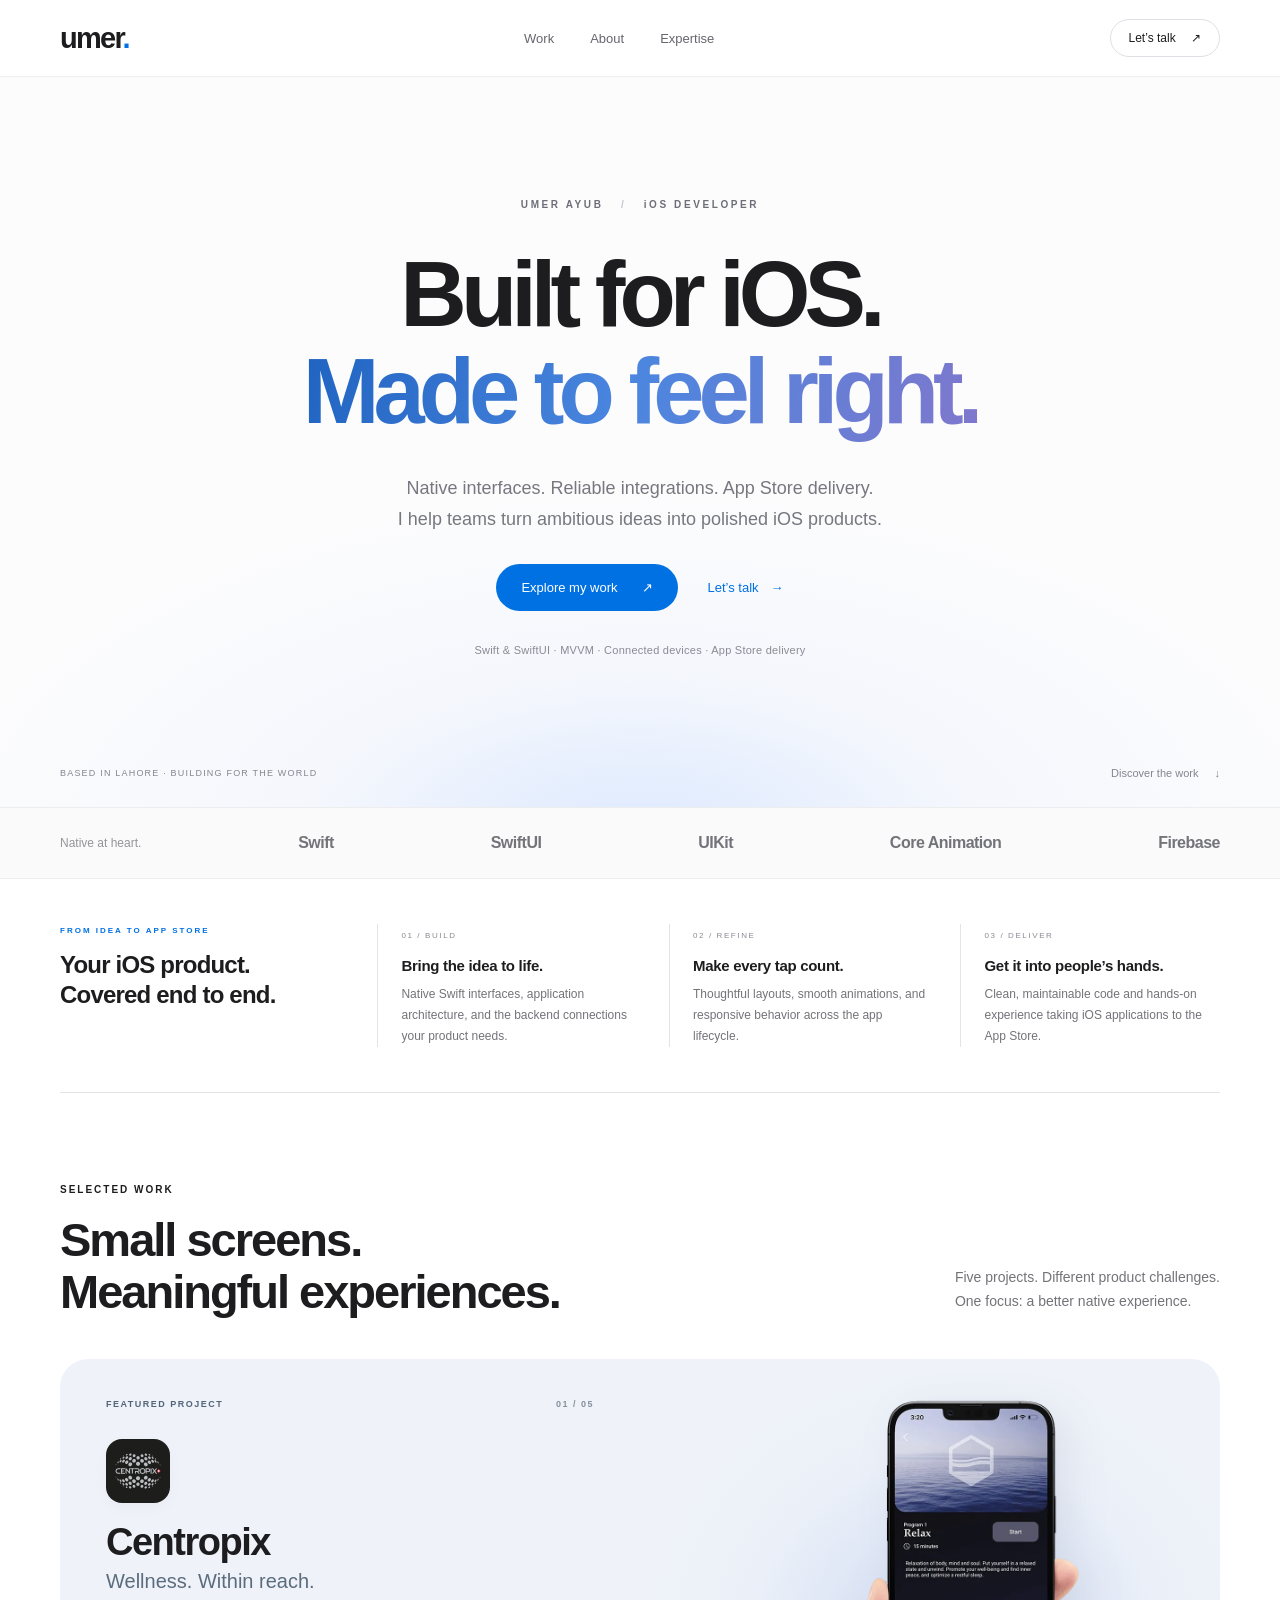
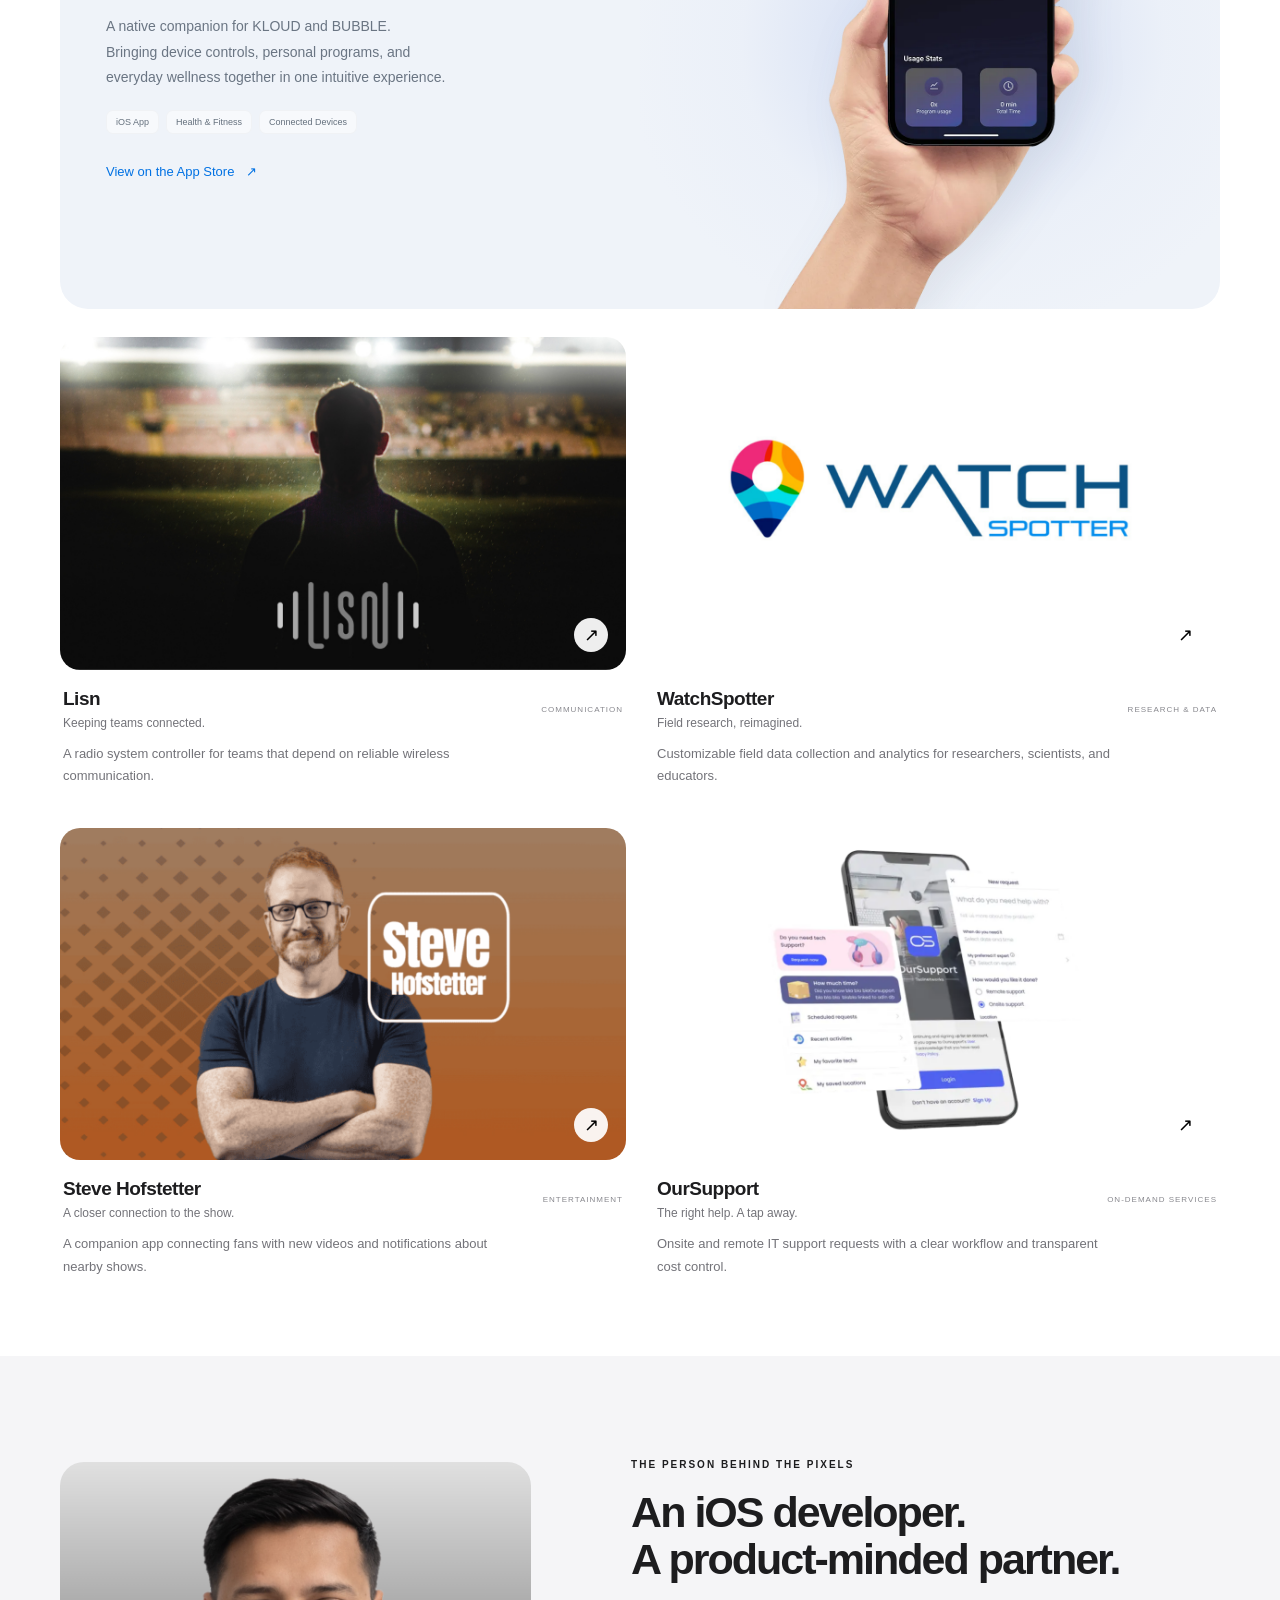
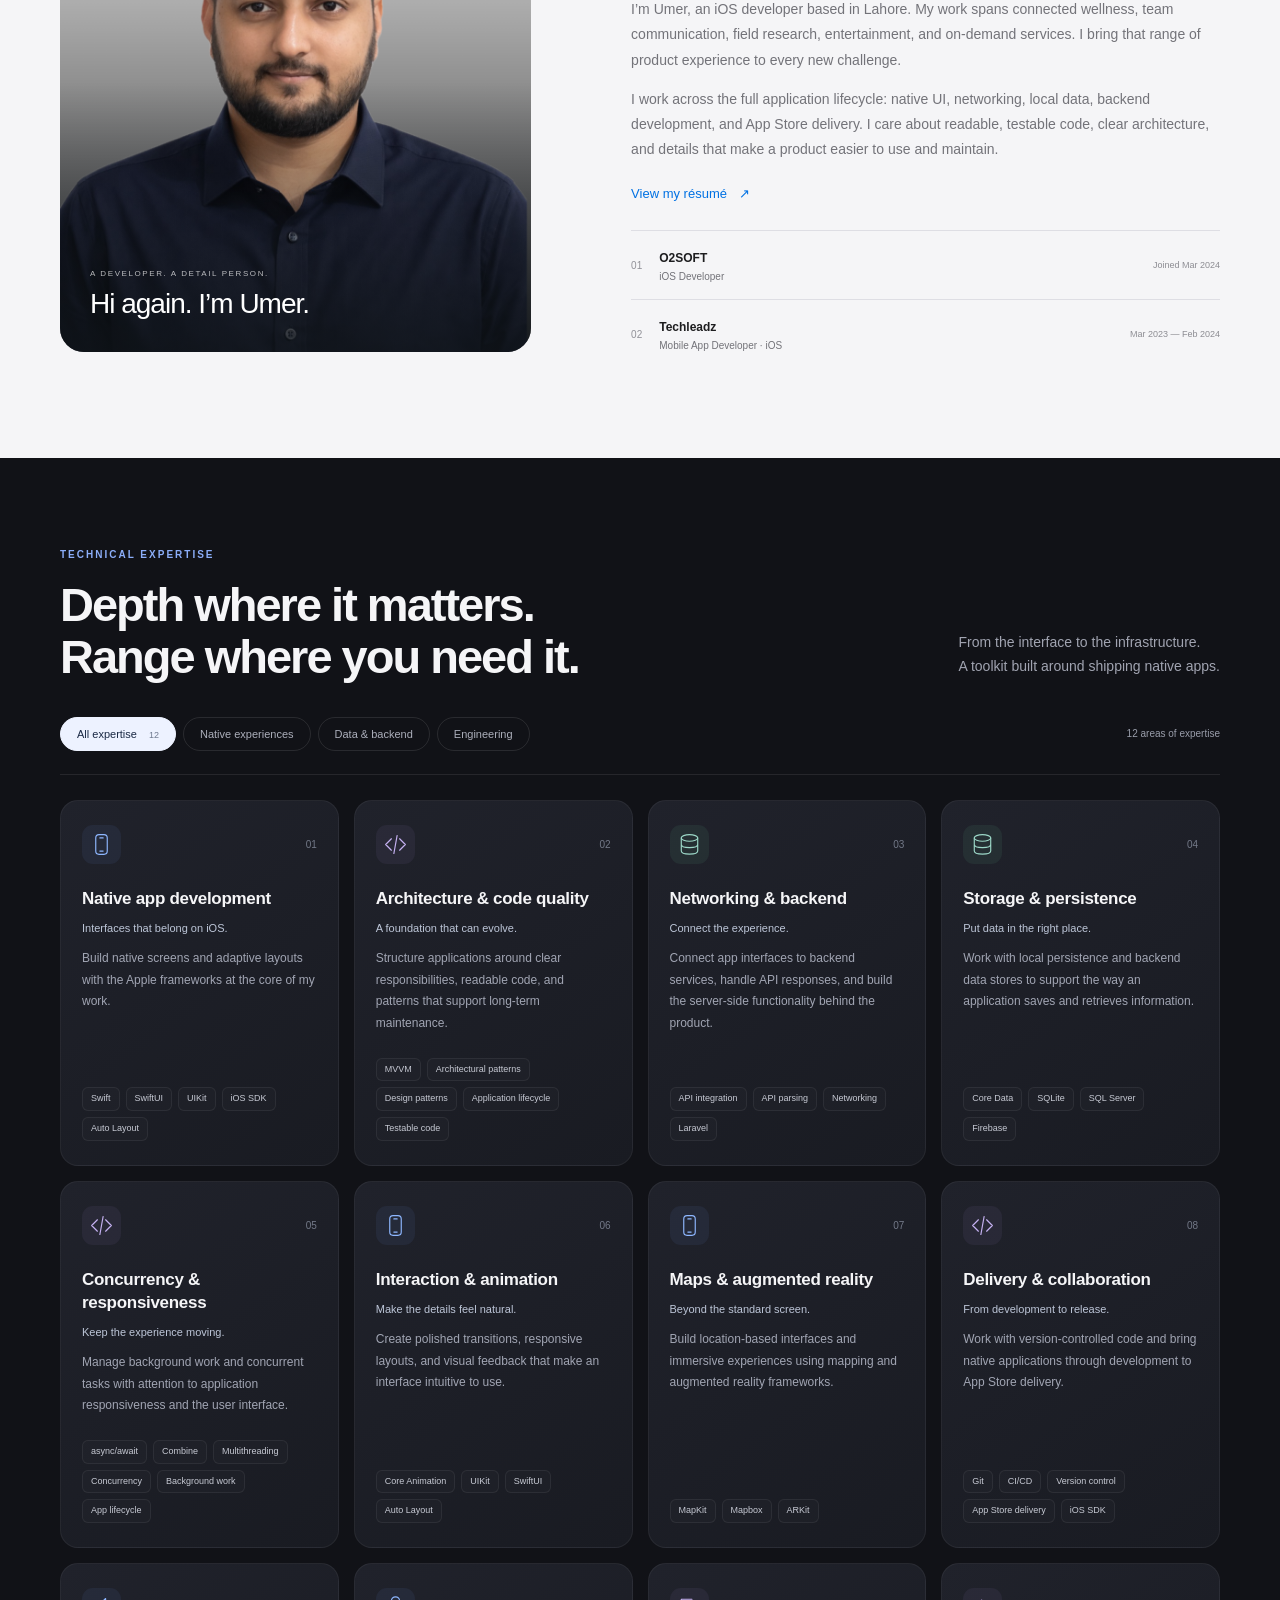
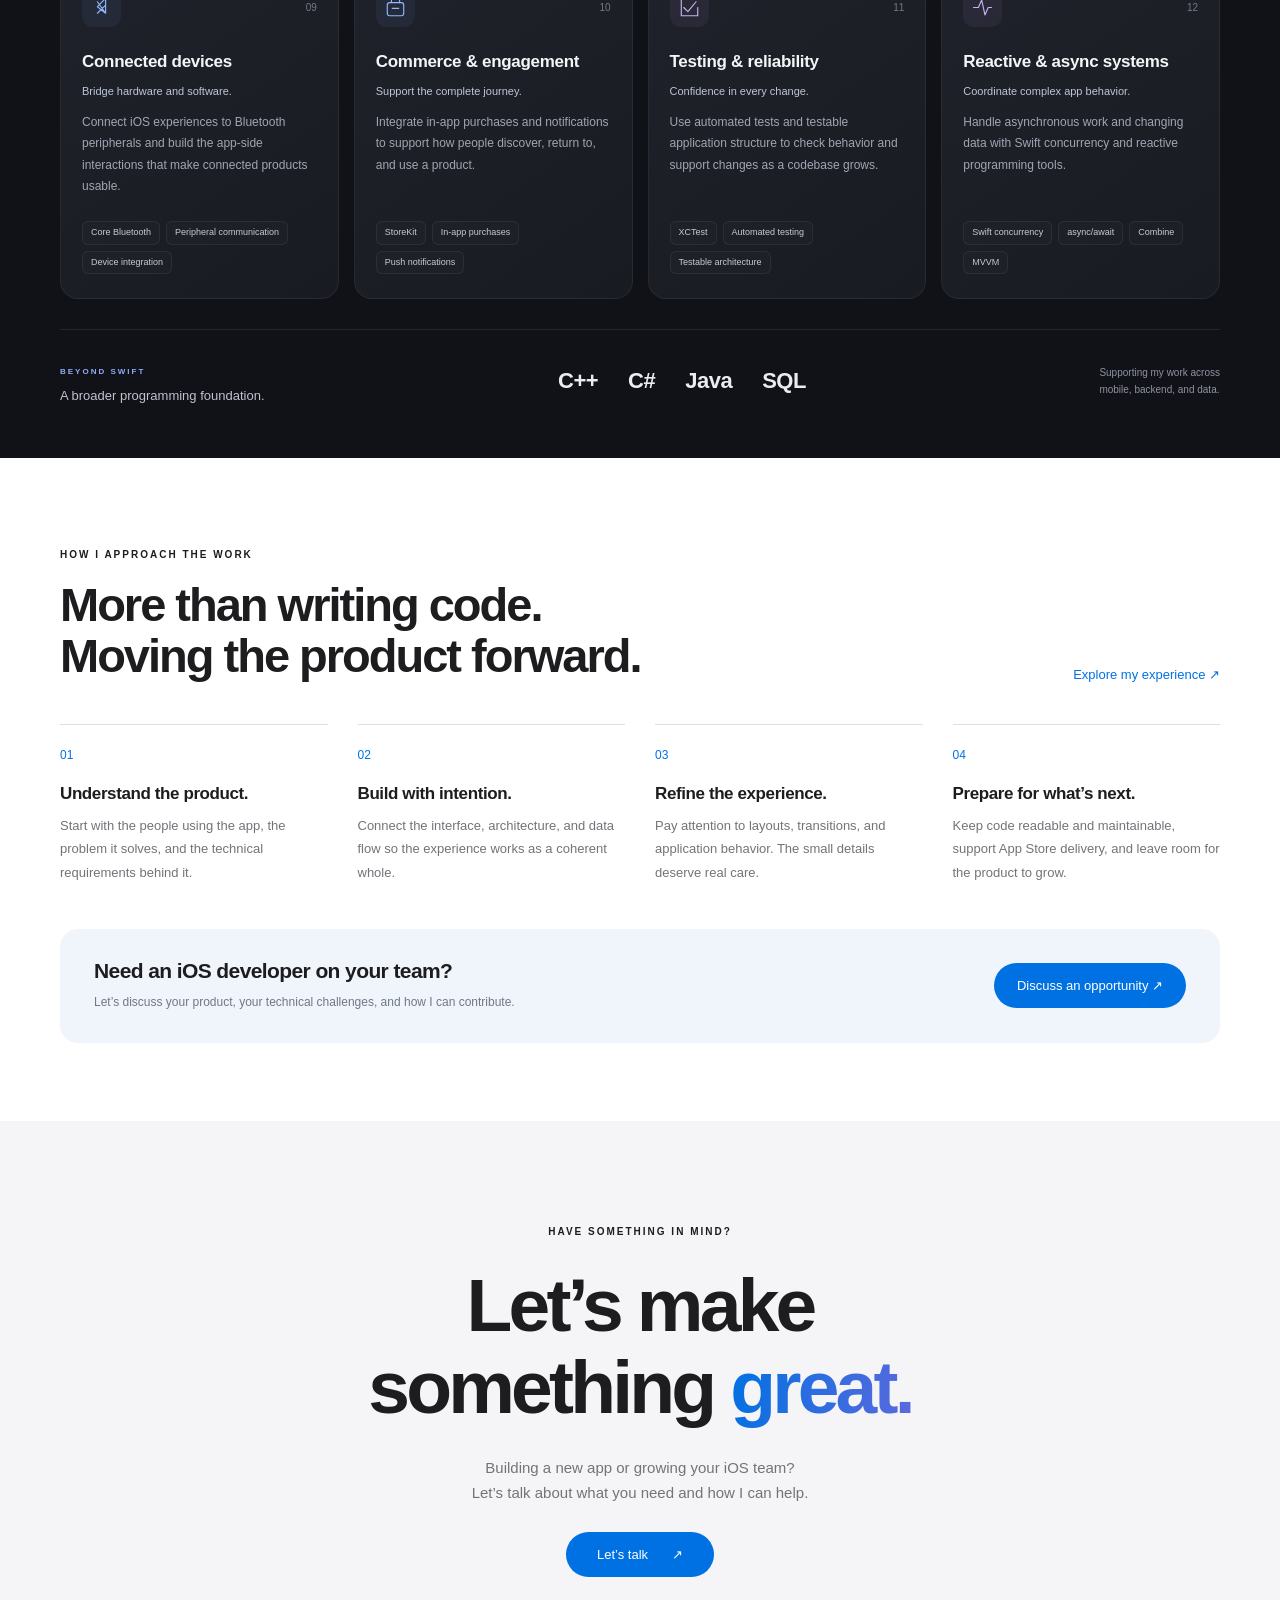
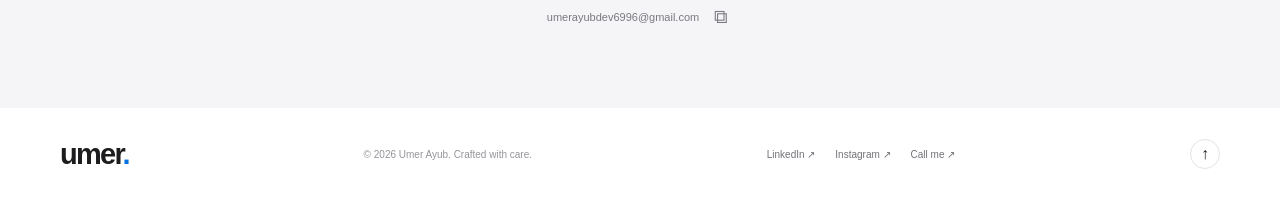
==== commit 0225cd91: "redisgn" ====
--- a/index.html
+++ b/index.html
@@ -1,644 +1,74 @@
-<!DOCTYPE html>
-<html lang="en" class="no-js" >
-<head>
-
-    <!--- basic page needs
-    ================================================== -->
-    <meta charset="utf-8">
-    <meta name="viewport" content="width=device-width, initial-scale=1">
-    <title>Umer Ayub</title>
-
-    <script>
-        document.documentElement.classList.remove('no-js');
-        document.documentElement.classList.add('js');
-    </script>
-
-    <!-- CSS
-    ================================================== -->
-    <link rel="stylesheet" href="css/vendor.css">
-    <link rel="stylesheet" href="css/styles.css">
-
-    <!-- favicons
-    ================================================== -->
-    <link rel="apple-touch-icon" sizes="180x180" href="Umer.png">
-    <link rel="icon" type="image/png" sizes="32x32" href="Umer.png">
-    <link rel="icon" type="image/png" sizes="16x16" href="Umer.png">
-    <link rel="manifest" href="site.webmanifest">
-
-</head>
-
-
-<body id="top">
-
-    
-    <!-- preloader
-    ================================================== -->
-    <div id="preloader">
-        <div id="loader" class="dots-fade">
-            <div></div>
-            <div></div>
-            <div></div>
-        </div>
-    </div>
-
-
-    <!-- page wrap
-    ================================================== -->
-    <div id="page" class="s-pagewrap">
-
-
-        <!-- # site header 
-        ================================================== -->
-        <header class="s-header">
-            <div class="row s-header__inner">
-
-                <div class="s-header__block">
-                    <div class="s-header__logo">
-                        <a class="logo" href="index.html">
-                            <!-- <img src="dfs.svg" alt="Homepage"> -->
-                        </a>
-                    </div>
-
-                    <a class="s-header__menu-toggle" href="#0"><span>Menu</span></a>
-                </div> <!-- end s-header__block -->
-
-                <nav class="s-header__nav">    
-                    <ul class="s-header__menu-links">
-                        <li class="current"><a class="smoothscroll" href="#intro">Intro</a></li>
-                        <li><a class="smoothscroll" href="#about">About</a></li>
-                        <li><a class="smoothscroll" href="#works">Works</a></li>
-                        <li><a class="smoothscroll" href="#footer">Contact</a></li>
-                    </ul> <!-- s-header__menu-links -->    
-                </nav> <!-- end s-header__nav -->
-
-            </div> <!-- end s-header__inner -->
-        </header> <!-- end s-header -->
-
-
-        <!-- # intro
-        ================================================== -->
-        <section id="intro" class="s-intro target-section">
-
-            <div class="row s-intro__content width-sixteen-col">
-                <div class="column lg-12 s-intro__content-inner grid-block grid-16">
-                    
-                    <div class="s-intro__content-text">
-
-                        <div class="s-intro__content-pretitle text-pretitle">Hello</div>
-                        <h1 class="s-intro__content-title">
-                        I'm Umer Ayub <br>
-                        an iOS Developer <br>
-                        base in Lahore
-                        </h1>                            
-
-                        <div class="s-intro__content-btns">
-                            <a class="smoothscroll btn" href="#about">More About Me</a>
-                            <a class="smoothscroll btn btn--stroke" href="#footer">Get In Touch</a>
-                        </div> <!-- s-intro__content-btns -->   
-
-                    </div> <!-- s-intro__content-text -->                     
-                    
-                </div> <!-- s-intro__content-inner -->  
-            </div> <!-- s-intro__content -->
-
-            <!-- <ul class="s-intro__social social-list">
-                <li>
-                    <a href="#0">
-                        <svg xmlns="http://www.w3.org/2000/svg" width="24" height="24" viewBox="0 0 24 24" style="fill:rgba(0, 0, 0, 1);transform:;-ms-filter:"><path d="M20,3H4C3.447,3,3,3.448,3,4v16c0,0.552,0.447,1,1,1h8.615v-6.96h-2.338v-2.725h2.338v-2c0-2.325,1.42-3.592,3.5-3.592 c0.699-0.002,1.399,0.034,2.095,0.107v2.42h-1.435c-1.128,0-1.348,0.538-1.348,1.325v1.735h2.697l-0.35,2.725h-2.348V21H20 c0.553,0,1-0.448,1-1V4C21,3.448,20.553,3,20,3z"></path></svg>
-                        <span class="u-screen-reader-text">Facebook</span>
-                    </a>
-                </li>
-                <li>
-                    <a href="#0">
-                        <svg xmlns="http://www.w3.org/2000/svg" width="24" height="24" viewBox="0 0 24 24" style="fill:rgba(0, 0, 0, 1);transform:;-ms-filter:"><path d="M19.633,7.997c0.013,0.175,0.013,0.349,0.013,0.523c0,5.325-4.053,11.461-11.46,11.461c-2.282,0-4.402-0.661-6.186-1.809 c0.324,0.037,0.636,0.05,0.973,0.05c1.883,0,3.616-0.636,5.001-1.721c-1.771-0.037-3.255-1.197-3.767-2.793 c0.249,0.037,0.499,0.062,0.761,0.062c0.361,0,0.724-0.05,1.061-0.137c-1.847-0.374-3.23-1.995-3.23-3.953v-0.05 c0.537,0.299,1.16,0.486,1.82,0.511C3.534,9.419,2.823,8.184,2.823,6.787c0-0.748,0.199-1.434,0.548-2.032 c1.983,2.443,4.964,4.04,8.306,4.215c-0.062-0.3-0.1-0.611-0.1-0.923c0-2.22,1.796-4.028,4.028-4.028 c1.16,0,2.207,0.486,2.943,1.272c0.91-0.175,1.782-0.512,2.556-0.973c-0.299,0.935-0.936,1.721-1.771,2.22 c0.811-0.088,1.597-0.312,2.319-0.624C21.104,6.712,20.419,7.423,19.633,7.997z"></path></svg>
-                        <span class="u-screen-reader-text">Twitter</span>
-                    </a>
-                </li>
-                <li>
-                    <a href="#0">
-                        <svg xmlns="http://www.w3.org/2000/svg" width="24" height="24" viewBox="0 0 24 24" style="fill:rgba(0, 0, 0, 1);transform:;-ms-filter:"><path d="M11.999,7.377c-2.554,0-4.623,2.07-4.623,4.623c0,2.554,2.069,4.624,4.623,4.624c2.552,0,4.623-2.07,4.623-4.624 C16.622,9.447,14.551,7.377,11.999,7.377L11.999,7.377z M11.999,15.004c-1.659,0-3.004-1.345-3.004-3.003 c0-1.659,1.345-3.003,3.004-3.003s3.002,1.344,3.002,3.003C15.001,13.659,13.658,15.004,11.999,15.004L11.999,15.004z"></path><circle cx="16.806" cy="7.207" r="1.078"></circle><path d="M20.533,6.111c-0.469-1.209-1.424-2.165-2.633-2.632c-0.699-0.263-1.438-0.404-2.186-0.42 c-0.963-0.042-1.268-0.054-3.71-0.054s-2.755,0-3.71,0.054C7.548,3.074,6.809,3.215,6.11,3.479C4.9,3.946,3.945,4.902,3.477,6.111 c-0.263,0.7-0.404,1.438-0.419,2.186c-0.043,0.962-0.056,1.267-0.056,3.71c0,2.442,0,2.753,0.056,3.71 c0.015,0.748,0.156,1.486,0.419,2.187c0.469,1.208,1.424,2.164,2.634,2.632c0.696,0.272,1.435,0.426,2.185,0.45 c0.963,0.042,1.268,0.055,3.71,0.055s2.755,0,3.71-0.055c0.747-0.015,1.486-0.157,2.186-0.419c1.209-0.469,2.164-1.424,2.633-2.633 c0.263-0.7,0.404-1.438,0.419-2.186c0.043-0.962,0.056-1.267,0.056-3.71s0-2.753-0.056-3.71C20.941,7.57,20.801,6.819,20.533,6.111z M19.315,15.643c-0.007,0.576-0.111,1.147-0.311,1.688c-0.305,0.787-0.926,1.409-1.712,1.711c-0.535,0.199-1.099,0.303-1.67,0.311 c-0.95,0.044-1.218,0.055-3.654,0.055c-2.438,0-2.687,0-3.655-0.055c-0.569-0.007-1.135-0.112-1.669-0.311 c-0.789-0.301-1.414-0.923-1.719-1.711c-0.196-0.534-0.302-1.099-0.311-1.669c-0.043-0.95-0.053-1.218-0.053-3.654 c0-2.437,0-2.686,0.053-3.655c0.007-0.576,0.111-1.146,0.311-1.687c0.305-0.789,0.93-1.41,1.719-1.712 c0.534-0.198,1.1-0.303,1.669-0.311c0.951-0.043,1.218-0.055,3.655-0.055c2.437,0,2.687,0,3.654,0.055 c0.571,0.007,1.135,0.112,1.67,0.311c0.786,0.303,1.407,0.925,1.712,1.712c0.196,0.534,0.302,1.099,0.311,1.669 c0.043,0.951,0.054,1.218,0.054,3.655c0,2.436,0,2.698-0.043,3.654H19.315z"></path></svg>
-                        <span class="u-screen-reader-text">Instagram</span>
-                    </a>
-                </li>
-                <li>
-                    <a href="#0">
-                        <svg xmlns="http://www.w3.org/2000/svg" width="24" height="24" viewBox="0 0 24 24" style="fill: rgba(0, 0, 0, 1);transform: ;msFilter:;"><path d="M20.66 6.98a9.932 9.932 0 0 0-3.641-3.64C15.486 2.447 13.813 2 12 2s-3.486.447-5.02 1.34c-1.533.893-2.747 2.107-3.64 3.64S2 10.187 2 12s.446 3.487 1.34 5.02a9.924 9.924 0 0 0 3.641 3.64C8.514 21.553 10.187 22 12 22s3.486-.447 5.02-1.34a9.932 9.932 0 0 0 3.641-3.64C21.554 15.487 22 13.813 22 12s-.446-3.487-1.34-5.02zM12 3.66c2 0 3.772.64 5.32 1.919-.92 1.174-2.286 2.14-4.1 2.9-1.002-1.813-2.088-3.327-3.261-4.54A7.715 7.715 0 0 1 12 3.66zM5.51 6.8a8.116 8.116 0 0 1 2.711-2.22c1.212 1.201 2.325 2.7 3.34 4.5-2 .6-4.114.9-6.341.9-.573 0-1.006-.013-1.3-.04A8.549 8.549 0 0 1 5.51 6.8zM3.66 12c0-.054.003-.12.01-.2.007-.08.01-.146.01-.2.254.014.641.02 1.161.02 2.666 0 5.146-.367 7.439-1.1.187.373.381.793.58 1.26-1.32.293-2.674 1.006-4.061 2.14S6.4 16.247 5.76 17.5c-1.4-1.587-2.1-3.42-2.1-5.5zM12 20.34c-1.894 0-3.594-.587-5.101-1.759.601-1.187 1.524-2.322 2.771-3.401 1.246-1.08 2.483-1.753 3.71-2.02a29.441 29.441 0 0 1 1.56 6.62 8.166 8.166 0 0 1-2.94.56zm7.08-3.96a8.351 8.351 0 0 1-2.58 2.621c-.24-2.08-.7-4.107-1.379-6.081.932-.066 1.765-.1 2.5-.1.799 0 1.686.034 2.659.1a8.098 8.098 0 0 1-1.2 3.46zm-1.24-5c-1.16 0-2.233.047-3.22.14a27.053 27.053 0 0 0-.68-1.62c2.066-.906 3.532-2.006 4.399-3.3 1.2 1.414 1.854 3.027 1.96 4.84-.812-.04-1.632-.06-2.459-.06z"></path></svg>
-                        <span class="u-screen-reader-text">Dribbble</span>
-                    </a>
-                </li>
-                <li>
-                    <a href="#0">
-                        <svg xmlns="http://www.w3.org/2000/svg" width="24" height="24" viewBox="0 0 24 24" style="fill: rgba(0, 0, 0, 1);transform: ;msFilter:;"><path d="M11.99 2C6.472 2 2 6.473 2 11.99c0 4.232 2.633 7.85 6.35 9.306-.088-.79-.166-2.006.034-2.868.182-.78 1.172-4.966 1.172-4.966s-.299-.599-.299-1.484c0-1.388.805-2.425 1.808-2.425.853 0 1.264.64 1.264 1.407 0 .858-.546 2.139-.827 3.327-.235.994.499 1.805 1.479 1.805 1.775 0 3.141-1.872 3.141-4.575 0-2.392-1.719-4.064-4.173-4.064-2.843 0-4.512 2.132-4.512 4.335 0 .858.331 1.779.744 2.28a.3.3 0 0 1 .069.286c-.076.315-.245.994-.277 1.133-.044.183-.145.222-.335.134-1.247-.581-2.027-2.405-2.027-3.871 0-3.151 2.289-6.045 6.601-6.045 3.466 0 6.159 2.469 6.159 5.77 0 3.444-2.171 6.213-5.184 6.213-1.013 0-1.964-.525-2.29-1.146l-.623 2.374c-.225.868-.834 1.956-1.241 2.62a10 10 0 0 0 2.958.445c5.517 0 9.99-4.473 9.99-9.99S17.507 2 11.99 2"></path></svg>
-                        <span class="u-screen-reader-text">Pinterest</span>
-                    </a>
-                </li>
-            </ul> end s-intro__social -->
-
-            <div class="s-intro__content-media">                               
-                <img src="images/intro-bg.jpg" srcset="images/intro-bg.jpg 1x, images/intro-bg.jpg 2x" alt="">
-            </div> <!-- s-intro__content-media -->                
-
-            <div class="s-intro__btn-download">
-                <a href="https://drive.google.com/drive/folders/1ppowRsbTdEyqYoti7xNmkUXaB4Z6kUiy?usp=sharing" class="btn btn--stroke" target="_blank">Get My CV</a>
-            </div> 
-            <!-- end s-intro__btn-download -->
-            
-            <div class="s-intro__scroll-down">
-                <a href="#about" class="smoothscroll">
-                    <div class="scroll-icon">
-                        <svg xmlns="http://www.w3.org/2000/svg" width="24" height="24" viewBox="0 0 24 24" style="fill: rgba(0, 0, 0, 1);transform: ;msFilter:;"><path d="M11.178 19.569a.998.998 0 0 0 1.644 0l9-13A.999.999 0 0 0 21 5H3a1.002 1.002 0 0 0-.822 1.569l9 13z"></path></svg>
-                    </div>
-                    <span class="scroll-text u-screen-reader-text">Scroll Down</span>
-                </a>
-            </div> <!-- s-intro__scroll-down -->
-
-        </section> <!-- end s-intro -->
-
-
-        <!-- # about
-        ================================================== -->
-        <section id="about" class="s-about target-section">
-
-            <div class="row s-about__content">
-                <div class="column xl-12">    
-                    
-                    <div class="section-header" data-num="01">
-                        <h2 class="text-display-title">About Me.</h2>
-                    </div> <!-- end section-header -->
-
-                    <p class="attention-getter">
-                        Highly skilled mobile App developer in iOS(Swift) Native projects. Extensive expertise in App UI and Backend development, along with a deep understanding of application life cycles, architectural and design patterns, Apple iOS SDK framework, and API parsing. Adept at launching apps on app stores. Committed to producing clean, readable, and testable code of the utmost quality.
-                    </p>
-
-                    <p class="attention-getter">
-                        If you're looking for a talented and motivated iOS developer, I would be honored to discuss how my skills and experience could contribute to your organization.
-
-                    </p>
-
-
-                    <div class="grid-list-items s-about__blocks">
-
-                        <div class="grid-list-items__item s-about__block">
-                            <h4 class="s-about__block-title">Experience</h4>
-                            <ul class="s-about__list">
-                                <li>
-                                    O2SOFT <br>   
-                                    Mar 2024 - Present
-                                    <span>iOS Developer</span>
-                                </li>
-                                <li>
-                                    Techleadz <br>
-                                    Mar 2023 - Feb 2024
-                                    <span>Mobile App Developer (iOS)</span>
-                                </li>
-                            </ul>
-                        </div> <!--end s-about__block -->
-
-                        <!-- <div class="grid-list-items__item s-about__block">
-                            <h4 class="s-about__block-title">Awards</h4>
-
-                            <ul class="s-about__list">
-                                <li>
-                                    <a href="#0">
-                                        Site Of The Month
-                                        <span>Awwwards — 2023</span>
-                                    </a>                                        
-                                </li>
-                                <li>
-                                    <a href="#0">
-                                        Site Of The Day
-                                        <span>Awwwards — 2023</span>
-                                    </a>
-                                </li>
-                                <li>
-                                    <a href="#0">
-                                        Agency of The Year
-                                        <span>Awwwards — 2022</span>
-                                    </a>
-                                </li>
-                                <li>
-                                    <a href="#0">
-                                        FWA of The Month
-                                        <span>FWA — 2022</span>
-                                    </a>
-                                </li><li>
-                                    <a href="#0">
-                                        Site Of The Month
-                                        <span>Awwwards — 2022</span>
-                                    </a>                                        
-                                </li>
-                            </ul>
-                        </div> end s-about__block -->
-                        
-                        <div class="grid-list-items__item s-about__block">
-                            <h4 class="s-about__block-title">Skills</h4>
-
-                            <ul class="s-about__list">
-                                <li>
-                                    Swift , Laravel , C++ , C# , Java 
-                                </li>
-                                <li>
-                                    UIKit , SwiftUI 
-                                </li>
-                                <li>
-                                    Auto Layout Constraint
-                                </li>
-                                <li>
-                                    Networking 
-                                </li>
-                                <li>
-                                    Design patterns 
-                                </li>
-                                <li>
-                                    Architectural Patterns
-                                </li>
-                                
-                            </ul>
-                            
-                        </div>
-                        <div class="grid-list-items__item s-about__block">
-                            <!-- <h4 class="s-about__block-title">Skills</h4> -->
-
-                            <ul class="s-about__list">
-                                <li>
-                                    Multithreading & concurrency
-                                </li>
-                                <li>
-                                    Sql lite , Sql Server , Firebase
-                                </li>
-                                <li>
-                                    MapKit , MapBox , ARKit
-                                </li>
-                                <li>
-                                    Core Data , Core Animation
-                                </li>
-                                <li>
-                                    Git version control
-                                </li>                              
-                            </ul>
-                            
-                        </div>
-                         <!--end s-about__block -->
-
-                    </div> <!-- grid-list-items -->
-
-                </div> <!--end column -->
-            </div> <!--end s-about__content -->
-            
-        </section> <!-- end s-about -->   
-
-
-
-        <!-- # works
-        ================================================== -->
-        <section id="works" class="s-works target-section">
-
-            <div class="row">
-                <div class="column xl-12">
-                    <div class="section-header" data-num="02">
-                        <h2 class="text-display-title">Selected Works.</h2>
-                    </div> <!-- end section-header -->
-                </div>
-            </div>
-
-            <div class="row folio-entries">
-
-                <div class="column entry">
-                    <a href="images/Lisn.png" class="entry__link glightbox" data-glightbox="title: Lisn; description: .entry__desc-01">
-                        <div class="entry__thumb">
-                            <img src="images/Lisn.png" srcset="images/Lisn.png 1x, images/Lisn.png 2x" alt="">
-                        </div>
-                        <div class="entry__info">
-                            <h4 class="entry__title">Lisn</h4>
-                            <div class="entry__cat">Radio system controller</div>
-                        </div>
-                    </a>
-
-                    <div class="glightbox-desc entry__desc-01">
-                        <p>
-                            In critical situations where communication is key, your voice needs to be heard. In the most intense of situations, this is not negotiable. Our proprietary waveform and  wireless communications enables your team with the industry’s best-in-class non-line of sight performance.
-                        <a href="https://www.lisn.tech/">Project Link</a>.
-                        </p>
-                    </div>
-                </div> <!-- entry -->
-
-                <div class="column entry">
-                    <a href="images/WatchSpotter.png" class="entry__link glightbox" data-glightbox="title: WatchSpotter; description: .entry__desc-02">
-                        <div class="entry__thumb">
-                            <img src="images/WatchSpotter.png" srcset="images/WatchSpotter.png 1x, images/WatchSpotter.png 2x" alt="">
-                        </div>
-                        <div class="entry__info">
-                            <h4 class="entry__title">WatchSpotter</h4>
-                            <div class="entry__cat">Data Collection Software</div>
-                        </div>
-                    </a>
-
-                    <div class="glightbox-desc entry__desc-02">
-                        <p>
-                            WatchSpotter transforms environmental research with customizable data collection and analytics tools for researchers, scientists, and educators.
-                        <a href="https://watchspotterpro.com/">Project Link</a>.
-                        </p>
-                    </div>
-                </div> <!-- entry -->
-
-                <div class="column entry">
-                    <a href="images/Steve.png" class="entry__link glightbox" data-glightbox="title: Steve Hofstetter; description: .entry__desc-03">
-                        <div class="entry__thumb">
-                            <img src="images/Steve.png" srcset="images/Steve.png 1x, images/Steve.png 2x" alt="">
-                        </div>
-                        <div class="entry__info">
-                            <h4 class="entry__title">Steve Hofstetter</h4>
-                            <div class="entry__cat">Companion app</div>
-                        </div>
-                    </a>
-
-                    <div class="glightbox-desc entry__desc-03">
-                        <p>
-                            With the official Hofstetter companion app, you can be sure to never miss a new video and get notifications when there are shows in your area!
-                        <a href="https://www.stevehofstetter.com/">Project Link</a>.
-                        </p>
-                    </div>
-                </div> <!-- entry -->
-
-                <div class="column entry">
-                    <a href="images/OurSupport.png" class="entry__link glightbox" data-glightbox="title: OurSupport; description: .entry__desc-04">
-                        <div class="entry__thumb">
-                            <img src="images/OurSupport.png" srcset="images/OurSupport.png 1x, images/OurSupport.png 2x" alt="">
-                        </div>
-                        <div class="entry__info">
-                            <h4 class="entry__title">OurSupport</h4>
-                            <div class="entry__cat">IT Support</div>
-                        </div>
-                    </a>
-
-                    <div class="glightbox-desc entry__desc-04">
-                        <p>
-                            OurSupport connects customers to local IT support technicians.
-                            Customers can use the mobile application to request IT onsite or remote help.
-                            It is easy to use, transparent work flow and easy to control the cost.
-                        <a href="https://www.oursupport.co/">Project Link</a>.
-                        </p>
-                    </div>
-                </div> <!-- entry -->
-            </div> <!-- folio entries -->
-
-
-            <!-- <div class="row s-testimonials">
-                <div class="column xl-12">
-
-                    <h3 class="s-testimonials__header">Hear it from My Happy Clients</h3>
-    
-                    <div class="swiper-container s-testimonials__slider">
-    
-                        <div class="swiper-wrapper">
-
-                            <div class="s-testimonials__slide swiper-slide">
-                                <div class="s-testimonials__author">
-                                    <img src="images/avatars/user-02.jpg" alt="Author image" class="s-testimonials__avatar">
-                                    <cite class="s-testimonials__cite">
-                                        <strong>John Rockefeller</strong>
-                                        <span>Standard Oil Co.</span>
-                                    </cite>
-                                </div>
-                                <p>
-                                Molestiae incidunt consequatur quis ipsa autem nam sit enim magni. Voluptas tempore rem. 
-                                Explicabo a quaerat sint autem dolore ducimus ut consequatur neque. Nisi dolores quaerat fuga rem nihil nostrum.
-                                Laudantium quia consequatur molestias.
-                                </p>
-                            </div> 
-            
-                            <div class="s-testimonials__slide swiper-slide">
-                                <div class="s-testimonials__author">
-                                    <img src="images/avatars/user-03.jpg" alt="Author image" class="s-testimonials__avatar">
-                                    <cite class="s-testimonials__cite">
-                                        <strong>Andrew Carnegie</strong>
-                                        <span>Carnegie Steel Co.</span>
-                                    </cite>
-                                </div>
-                                <p>
-                                Excepturi nam cupiditate culpa doloremque deleniti repellat. Veniam quos repellat voluptas animi adipisci.
-                                Nisi eaque consequatur. Voluptatem dignissimos ut ducimus accusantium perspiciatis.
-                                Quasi voluptas eius distinctio. Atque eos maxime.
-                                </p>
-                            </div> 
-            
-                            <div class="s-testimonials__slide swiper-slide">
-                                <div class="s-testimonials__author">
-                                    <img src="images/avatars/user-01.jpg" alt="Author image" class="s-testimonials__avatar">
-                                    <cite class="s-testimonials__cite">
-                                        <strong>John Morgan</strong>
-                                        <span>JP Morgan & Co.</span>
-                                    </cite>
-                                </div>
-                                <p>
-                                Repellat dignissimos libero. Qui sed at corrupti expedita voluptas odit. Nihil ea quia nesciunt. Ducimus aut sed ipsam.  
-                                Autem eaque officia cum exercitationem sunt voluptatum accusamus. Quasi voluptas eius distinctio.
-                                Voluptatem dignissimos ut.
-                                </p>
-                            </div> 
-    
-                            <div class="s-testimonials__slide swiper-slide">
-                                <div class="s-testimonials__author">
-                                    <img src="images/avatars/user-06.jpg" alt="Author image" class="s-testimonials__avatar">
-                                    <cite class="s-testimonials__cite">
-                                        <strong>Henry Ford</strong>
-                                        <span>Ford Motor Co.</span>
-                                    </cite>
-                                </div>
-                                <p>
-                                Nunc interdum lacus sit amet orci. Vestibulum dapibus nunc ac augue. Fusce vel dui. In ac felis 
-                                quis tortor malesuada pretium. Curabitur vestibulum aliquam leo. Qui sed at corrupti expedita voluptas odit. 
-                                Nihil ea quia nesciunt. Ducimus aut sed ipsam.
-                                </p>
-                            </div> 
-        
-                        </div> 
-    
-                        <div class="swiper-pagination"></div>
-    
-                    </div> 
-    
-                </div> 
-            </div> 
-            */
-            <!-- end s-testimonials -->
-
-        </section> <!-- end s-works --> 
-
-
-        <!-- # numbers
-        ================================================== -->
-        <!-- <section id="numbers" class="s-numbers">
-
-            <div class="row counter-items">
-
-                <div class="column counter-items__item">
-                    <div class="num">
-                        80
-                        <span>+</span>
-                    </div>
-                    <h5>Happy Customers</h5>
-                    <p>
-                    Lorem ipsum dolor sit amet consectetur adipisicing elit. 
-                    Vel harum magni quae voluptate error quo repellendus inventore 
-                    laborum ex veniam. 
-                    </p>
-                </div> 
-
-                <div class="column counter-items__item">
-                    <div class="num">
-                        120
-                        <span>+</span>
-                    </div>
-                    <h5>Projects Completed</h5>
-                    <p>
-                    Nunc interdum lacus sit amet orci. Vestibulum dapibus nunc ac augue. 
-                    Fusce vel dui. In ac felis 
-                    quis tortor malesuada pretium
-                    </p>
-                </div>
-
-                <div class="column counter-items__item">
-                    <div class="num">
-                        23k
-                        <span>+</span>
-                    </div>
-                    <h5>Lines of Code</h5>
-                    <p>
-                    Excepturi nam cupiditate culpa doloremque deleniti repellat. Veniam quos repellat voluptas animi adipisci.
-                    Nisi eaque consequatur. Voluptatem dignissimos ut ducimus
-                    </p>
-                </div> 
-
-                <div class="column counter-items__item">
-                    <div class="num">
-                        85
-                        <span>+</span>
-                    </div>
-                    <h5>Positive Feedback</h5>
-                    <p>
-                    Lorem ipsum dolor sit amet consectetur adipisicing elit. Vel harum magni quae voluptate error 
-                    quo repellendus inventore laborum ex veniam.
-                    </p>
-                </div> 
-            </div>   -->
-
-        <!-- </section>  -->
-        <!-- end s-numbers -->
-
-
-        <!-- # footer 
-        ================================================== -->
-        <footer id="footer" class="s-footer target-section">
-
-            <div class="row">
-                <div class="column lg-12">
-                    <div class="section-header light-on-dark" data-num="03">
-                        <h2 class="text-display-title">Get In Touch.</h2>
-                    </div> <!-- end section-header -->
-                </div>
-            </div>
-
-            <div class="row s-footer__content">
-
-                <div class="column xl-6 md-12 s-footer__block s-footer__about">                    
-                    <p class="attention-getter">
-                        If you're looking for a talented and motivated iOS developer, I would be honored to discuss how my skills and experience could contribute to your organization.
-                    </p>               
-                </div> <!-- end section-footer__about -->
-
-                <div class="column xl-6 md-12 s-footer__block s-footer__site-links">
-                    <div class="row">
-                        <!-- <div class="column xl-4 lg-5 md-6 tab-12">
-                            <h5>Follow Me</h5>
-                            <ul class="link-list">
-                                <li><a href="#0">Facebook</a></li>
-                                <li><a href="#0">Twitter</a></li>
-                                <li><a href="#0">Instagram</a></li>
-                                <li><a href="#0">Dribbble</a></li>
-                                <li><a href="https://styleshout.com/go/hostinger/">Hostinger</a></li>
-                            </ul>
-                        </div> -->
-                        <div class="column xl-6 md-6 tab-12">
-                            <h5>Contact Me</h5>
-                            <ul class="link-list">
-                                <li><a href="mailto:#0">umerayubdev6996@gmail.com</a></li>
-                                <li><a href="tel:+1975432345">+923184025318</a></li>
-                            </ul> 
-                        </div>
-                    </div>                    
-                </div> <!-- end section-footer__site-links -->
-
-            </div> <!-- end section-footer__content -->
-
-
-            <div class="row s-footer__buttons">
-               
-                <div class="column xl-6 tab-12">
-                    <a href="mailto:#0" class="btn btn--primary btn--large u-fullwidth">Message Me</a>
-                </div>
-          
-                <div class="column xl-6 tab-12">                    
-                    <a href="https://drive.google.com/drive/folders/1ppowRsbTdEyqYoti7xNmkUXaB4Z6kUiy?usp=sharing" class="btn btn--stroke btn--large u-fullwidth" target="_blank">Get My CV</a>
-                </div>
-            
-            </div> <!-- end section-footer__buttons -->              
-            
-            <div class="row s-footer__bottom">
-                
-                <div class="column xl-6 lg-12">
-                    <ul class="s-footer__social social-list">
-                        <li>
-                            <a href="https://www.linkedin.com/in/umer-ayub/" target="_blank">
-                                <svg xmlns="http://www.w3.org/2000/svg" width="24" height="24" viewBox="0 0 24 24" style="fill:rgba(0, 0, 0, 1);transform:;-ms-filter:">
-                                    <path d="M19 0H5C3.897 0 3 0.897 3 2v20c0 1.103.897 2 2 2h14c1.103 0 2-.897 2-2V2c0-1.103-.897-2-2-2zM9.5 18H6V9h3.5v9zM7.75 7.75c-1.12 0-2.25-.755-2.25-2s1.13-2 2.25-2 2.25.755 2.25 2-.13 2-2.25 2zM20 18h-3.5v-4.5c0-1.352-.024-3.086-1.875-3.086-1.877 0-2.168 1.323-2.168 2.698V18h-3.5V9h3.5v1.277h.05c.49-.736 1.373-1.501 2.67-1.501 2.865 0 3.68 1.882 3.68 4.342v4.881z"></path>
-                                </svg>
-                                <span class="u-screen-reader-text">LinkedIn</span>
-                            </a>
-                            
-                        </li>
-                        <!-- <li>
-                            <a href="#0">
-                                <svg xmlns="http://www.w3.org/2000/svg" width="24" height="24" viewBox="0 0 24 24" style="fill:rgba(0, 0, 0, 1);transform:;-ms-filter:"><path d="M19.633,7.997c0.013,0.175,0.013,0.349,0.013,0.523c0,5.325-4.053,11.461-11.46,11.461c-2.282,0-4.402-0.661-6.186-1.809 c0.324,0.037,0.636,0.05,0.973,0.05c1.883,0,3.616-0.636,5.001-1.721c-1.771-0.037-3.255-1.197-3.767-2.793 c0.249,0.037,0.499,0.062,0.761,0.062c0.361,0,0.724-0.05,1.061-0.137c-1.847-0.374-3.23-1.995-3.23-3.953v-0.05 c0.537,0.299,1.16,0.486,1.82,0.511C3.534,9.419,2.823,8.184,2.823,6.787c0-0.748,0.199-1.434,0.548-2.032 c1.983,2.443,4.964,4.04,8.306,4.215c-0.062-0.3-0.1-0.611-0.1-0.923c0-2.22,1.796-4.028,4.028-4.028 c1.16,0,2.207,0.486,2.943,1.272c0.91-0.175,1.782-0.512,2.556-0.973c-0.299,0.935-0.936,1.721-1.771,2.22 c0.811-0.088,1.597-0.312,2.319-0.624C21.104,6.712,20.419,7.423,19.633,7.997z"></path></svg>
-                                <span class="u-screen-reader-text">Twitter</span>
-                            </a>
-                        </li> -->
-                        <li>
-                            <a href="https://www.instagram.com/iumerghuman/" target="_blank">
-                                <svg xmlns="http://www.w3.org/2000/svg" width="24" height="24" viewBox="0 0 24 24" style="fill:rgba(0, 0, 0, 1);transform:;-ms-filter:"><path d="M11.999,7.377c-2.554,0-4.623,2.07-4.623,4.623c0,2.554,2.069,4.624,4.623,4.624c2.552,0,4.623-2.07,4.623-4.624 C16.622,9.447,14.551,7.377,11.999,7.377L11.999,7.377z M11.999,15.004c-1.659,0-3.004-1.345-3.004-3.003 c0-1.659,1.345-3.003,3.004-3.003s3.002,1.344,3.002,3.003C15.001,13.659,13.658,15.004,11.999,15.004L11.999,15.004z"></path><circle cx="16.806" cy="7.207" r="1.078"></circle><path d="M20.533,6.111c-0.469-1.209-1.424-2.165-2.633-2.632c-0.699-0.263-1.438-0.404-2.186-0.42 c-0.963-0.042-1.268-0.054-3.71-0.054s-2.755,0-3.71,0.054C7.548,3.074,6.809,3.215,6.11,3.479C4.9,3.946,3.945,4.902,3.477,6.111 c-0.263,0.7-0.404,1.438-0.419,2.186c-0.043,0.962-0.056,1.267-0.056,3.71c0,2.442,0,2.753,0.056,3.71 c0.015,0.748,0.156,1.486,0.419,2.187c0.469,1.208,1.424,2.164,2.634,2.632c0.696,0.272,1.435,0.426,2.185,0.45 c0.963,0.042,1.268,0.055,3.71,0.055s2.755,0,3.71-0.055c0.747-0.015,1.486-0.157,2.186-0.419c1.209-0.469,2.164-1.424,2.633-2.633 c0.263-0.7,0.404-1.438,0.419-2.186c0.043-0.962,0.056-1.267,0.056-3.71s0-2.753-0.056-3.71C20.941,7.57,20.801,6.819,20.533,6.111z M19.315,15.643c-0.007,0.576-0.111,1.147-0.311,1.688c-0.305,0.787-0.926,1.409-1.712,1.711c-0.535,0.199-1.099,0.303-1.67,0.311 c-0.95,0.044-1.218,0.055-3.654,0.055c-2.438,0-2.687,0-3.655-0.055c-0.569-0.007-1.135-0.112-1.669-0.311 c-0.789-0.301-1.414-0.923-1.719-1.711c-0.196-0.534-0.302-1.099-0.311-1.669c-0.043-0.95-0.053-1.218-0.053-3.654 c0-2.437,0-2.686,0.053-3.655c0.007-0.576,0.111-1.146,0.311-1.687c0.305-0.789,0.93-1.41,1.719-1.712 c0.534-0.198,1.1-0.303,1.669-0.311c0.951-0.043,1.218-0.055,3.655-0.055c2.437,0,2.687,0,3.654,0.055 c0.571,0.007,1.135,0.112,1.67,0.311c0.786,0.303,1.407,0.925,1.712,1.712c0.196,0.534,0.302,1.099,0.311,1.669 c0.043,0.951,0.054,1.218,0.054,3.655c0,2.436,0,2.698-0.043,3.654H19.315z"></path></svg>
-                                <span class="u-screen-reader-text">Instagram</span>
-                            </a>
-                        </li>
-                        <!-- <li>
-                            <a href="#0">
-                                <svg xmlns="http://www.w3.org/2000/svg" width="24" height="24" viewBox="0 0 24 24" style="fill: rgba(0, 0, 0, 1);transform: ;msFilter:;"><path d="M20.66 6.98a9.932 9.932 0 0 0-3.641-3.64C15.486 2.447 13.813 2 12 2s-3.486.447-5.02 1.34c-1.533.893-2.747 2.107-3.64 3.64S2 10.187 2 12s.446 3.487 1.34 5.02a9.924 9.924 0 0 0 3.641 3.64C8.514 21.553 10.187 22 12 22s3.486-.447 5.02-1.34a9.932 9.932 0 0 0 3.641-3.64C21.554 15.487 22 13.813 22 12s-.446-3.487-1.34-5.02zM12 3.66c2 0 3.772.64 5.32 1.919-.92 1.174-2.286 2.14-4.1 2.9-1.002-1.813-2.088-3.327-3.261-4.54A7.715 7.715 0 0 1 12 3.66zM5.51 6.8a8.116 8.116 0 0 1 2.711-2.22c1.212 1.201 2.325 2.7 3.34 4.5-2 .6-4.114.9-6.341.9-.573 0-1.006-.013-1.3-.04A8.549 8.549 0 0 1 5.51 6.8zM3.66 12c0-.054.003-.12.01-.2.007-.08.01-.146.01-.2.254.014.641.02 1.161.02 2.666 0 5.146-.367 7.439-1.1.187.373.381.793.58 1.26-1.32.293-2.674 1.006-4.061 2.14S6.4 16.247 5.76 17.5c-1.4-1.587-2.1-3.42-2.1-5.5zM12 20.34c-1.894 0-3.594-.587-5.101-1.759.601-1.187 1.524-2.322 2.771-3.401 1.246-1.08 2.483-1.753 3.71-2.02a29.441 29.441 0 0 1 1.56 6.62 8.166 8.166 0 0 1-2.94.56zm7.08-3.96a8.351 8.351 0 0 1-2.58 2.621c-.24-2.08-.7-4.107-1.379-6.081.932-.066 1.765-.1 2.5-.1.799 0 1.686.034 2.659.1a8.098 8.098 0 0 1-1.2 3.46zm-1.24-5c-1.16 0-2.233.047-3.22.14a27.053 27.053 0 0 0-.68-1.62c2.066-.906 3.532-2.006 4.399-3.3 1.2 1.414 1.854 3.027 1.96 4.84-.812-.04-1.632-.06-2.459-.06z"></path></svg>
-                                <span class="u-screen-reader-text">Dribbble</span>
-                            </a>
-                        </li> -->
-                    </ul> 
-                </div> 
-                <!-- end section-footer__social -->
-
-
-
-            </div> <!-- end section-footer__bottom -->          
-
-            <div class="ss-go-top">
-                <a class="smoothscroll" title="Back to Top" href="#top">                 
-                    <svg xmlns="http://www.w3.org/2000/svg" width="24" height="24" viewBox="0 0 24 24" style="fill: rgba(0, 0, 0, 1);transform: ;msFilter:;"><path d="M5.536 21.886a1.004 1.004 0 0 0 1.033-.064l13-9a1 1 0 0 0 0-1.644l-13-9A1 1 0 0 0 5 3v18a1 1 0 0 0 .536.886z"></path></svg>
-                </a>                                
-                <span>Back To Top</span>   
-            </div> <!-- end ss-go-top -->
-            
-        </footer> <!-- end s-footer -->
-
-    </div> <!-- end page-wrap -->
-
-
-    <!-- Java Script
-    ================================================== -->
-    <script src="js/plugins.js"></script>
-    <script src="js/main.js"></script>
-
-</body>
-</html>+<!DOCTYPE html>
+<html lang="en">
+<head>
+<meta charset="utf-8"><meta name="viewport" content="width=device-width, initial-scale=1">
+<title>Umer Ayub — iOS Developer</title>
+<meta name="description" content="Umer Ayub is an iOS developer in Lahore crafting thoughtful native apps with Swift, SwiftUI, and UIKit. Explore selected projects and get in touch.">
+<meta name="theme-color" content="#f5f5f7"><link rel="icon" type="image/svg+xml" href="images/apple-favicon.svg"><link rel="stylesheet" href="css/portfolio.css"><script src="js/portfolio.js" defer></script>
+</head>
+<body id="top">
+<a class="skip-link" href="#main">Skip to content</a>
+<header class="header"><nav class="nav wrap" aria-label="Main navigation"><a class="wordmark" href="#top">umer<span>.</span></a><div class="nav-links"><a href="#works">Work</a><a href="#about">About</a><a href="#expertise">Expertise</a></div><a class="nav-contact" href="#contact">Let’s talk <span aria-hidden="true">↗</span></a></nav></header>
+<main id="main">
+<section class="hero" aria-labelledby="hero-title">
+  <div class="hero-copy wrap">
+    <p class="eyebrow">UMER AYUB <span aria-hidden="true">/</span> iOS DEVELOPER</p>
+    <h1 id="hero-title"><span class="hero-line">Built for iOS.</span><span class="hero-line hero-gradient">Made to feel right.</span></h1>
+    <p class="hero-description">Native interfaces. Reliable integrations. App Store delivery.<br class="desktop-break"> I help teams turn ambitious ideas into polished iOS products.</p>
+    <div class="actions"><a class="button" href="#works">Explore my work <span aria-hidden="true">↗</span></a><a class="text-link" href="#contact">Let’s talk <span aria-hidden="true">→</span></a></div>
+    <p class="hero-signoff">Swift & SwiftUI · MVVM · Connected devices · App Store delivery</p>
+  </div>
+  <div class="hero-bottom wrap"><span>BASED IN LAHORE · BUILDING FOR THE WORLD</span><a href="#works">Discover the work <span aria-hidden="true">↓</span></a></div>
+</section>
+<div class="stack-strip"><div class="wrap"><span>Native at heart.</span><strong>Swift</strong><strong>SwiftUI</strong><strong>UIKit</strong><strong>Core Animation</strong><strong>Firebase</strong></div></div>
+<section class="capabilities wrap" aria-label="Development capabilities">
+  <div class="capability-intro"><p class="eyebrow">FROM IDEA TO APP STORE</p><h2>Your iOS product.<br>Covered end to end.</h2></div>
+  <article><span class="capability-number">01 / BUILD</span><h3>Bring the idea to life.</h3><p>Native Swift interfaces, application architecture, and the backend connections your product needs.</p></article>
+  <article><span class="capability-number">02 / REFINE</span><h3>Make every tap count.</h3><p>Thoughtful layouts, smooth animations, and responsive behavior across the app lifecycle.</p></article>
+  <article><span class="capability-number">03 / DELIVER</span><h3>Get it into people’s hands.</h3><p>Clean, maintainable code and hands-on experience taking iOS applications to the App Store.</p></article>
+</section>
+<section id="works" class="section wrap"><div class="section-heading reveal"><div><p class="eyebrow">SELECTED WORK</p><h2>Small screens.<br>Meaningful experiences.</h2></div><p>Five projects. Different product challenges.<br>One focus: a better native experience.</p></div>
+<article class="featured reveal"><div class="featured-copy"><span class="project-kicker">FEATURED PROJECT <span>01 / 05</span></span><img class="app-icon" src="images/centropix/icon.jpg" alt="Centropix app icon" width="64" height="64" loading="lazy"><h3>Centropix</h3><p class="project-tagline">Wellness. Within reach.</p><p class="project-description">A native companion for KLOUD and BUBBLE. Bringing device controls, personal programs, and everyday wellness together in one intuitive experience.</p><div class="tags"><span>iOS App</span><span>Health & Fitness</span><span>Connected Devices</span></div><a class="text-link" href="https://apps.apple.com/tt/app/centropix/id1559927254" target="_blank" rel="noopener noreferrer">View on the App Store <span aria-hidden="true">↗</span></a></div><div class="centropix-visual"><img src="new/bild_083_Relax_EN.webp" width="728" height="1160" alt="Centropix app held in a hand, showing the Relax program and usage statistics" loading="lazy"></div></article>
+<div class="project-grid">
+<article class="project-card reveal"><button class="project-image" data-project="lisn" aria-label="Explore Lisn project"><img src="images/Lisn.png" alt="Lisn wireless communication project" loading="lazy"><span class="round-arrow" aria-hidden="true">↗</span></button><div class="project-meta"><div><h3>Lisn</h3><p>Keeping teams connected.</p></div><span>COMMUNICATION</span></div><p class="project-summary">A radio system controller for teams that depend on reliable wireless communication.</p></article>
+<article class="project-card reveal"><button class="project-image" data-project="watch" aria-label="Explore WatchSpotter project"><img src="images/WatchSpotter.png" alt="WatchSpotter environmental research project" loading="lazy"><span class="round-arrow" aria-hidden="true">↗</span></button><div class="project-meta"><div><h3>WatchSpotter</h3><p>Field research, reimagined.</p></div><span>RESEARCH & DATA</span></div><p class="project-summary">Customizable field data collection and analytics for researchers, scientists, and educators.</p></article>
+<article class="project-card reveal"><button class="project-image" data-project="steve" aria-label="Explore Steve Hofstetter project"><img src="images/Steve.png" alt="Steve Hofstetter companion app" loading="lazy"><span class="round-arrow" aria-hidden="true">↗</span></button><div class="project-meta"><div><h3>Steve Hofstetter</h3><p>A closer connection to the show.</p></div><span>ENTERTAINMENT</span></div><p class="project-summary">A companion app connecting fans with new videos and notifications about nearby shows.</p></article>
+<article class="project-card reveal"><button class="project-image" data-project="support" aria-label="Explore OurSupport project"><img src="images/OurSupport.png" alt="OurSupport IT support project" loading="lazy"><span class="round-arrow" aria-hidden="true">↗</span></button><div class="project-meta"><div><h3>OurSupport</h3><p>The right help. A tap away.</p></div><span>ON-DEMAND SERVICES</span></div><p class="project-summary">Onsite and remote IT support requests with a clear workflow and transparent cost control.</p></article>
+</div></section>
+<section id="about" class="about-section"><div class="wrap about-grid"><div class="about-photo reveal"><img src="new/Untitled%20design.png" alt="Portrait of Umer Ayub" width="1024" height="1536" loading="lazy"><div><span>A DEVELOPER. A DETAIL PERSON.</span><strong>Hi again. I’m Umer.</strong></div></div><div class="about-copy reveal"><p class="eyebrow">THE PERSON BEHIND THE PIXELS</p><h2>An iOS developer.<br>A product-minded partner.</h2><p>I’m Umer, an iOS developer based in Lahore. My work spans connected wellness, team communication, field research, entertainment, and on-demand services. I bring that range of product experience to every new challenge.</p><p>I work across the full application lifecycle: native UI, networking, local data, backend development, and App Store delivery. I care about readable, testable code, clear architecture, and details that make a product easier to use and maintain.</p><a class="text-link" href="https://drive.google.com/drive/folders/1ppowRsbTdEyqYoti7xNmkUXaB4Z6kUiy?usp=sharing" target="_blank" rel="noopener noreferrer">View my résumé <span aria-hidden="true">↗</span></a><div class="experience"><div><span>01</span><div><strong>O2SOFT</strong><p>iOS Developer</p></div><small>Joined Mar 2024</small></div><div><span>02</span><div><strong>Techleadz</strong><p>Mobile App Developer · iOS</p></div><small>Mar 2023 — Feb 2024</small></div></div></div></div></section>
+<section id="expertise" class="expertise-section">
+<div class="wrap">
+  <div class="section-heading reveal"><div><p class="eyebrow">TECHNICAL EXPERTISE</p><h2>Depth where it matters.<br>Range where you need it.</h2></div><p>From the interface to the infrastructure.<br>A toolkit built around shipping native apps.</p></div>
+  <div class="skills-toolbar"><div class="skill-filters" role="group" aria-label="Filter skills"><button class="active" data-skill-filter="all" aria-pressed="true">All expertise <span>12</span></button><button data-skill-filter="native" aria-pressed="false">Native experiences</button><button data-skill-filter="data" aria-pressed="false">Data & backend</button><button data-skill-filter="engineering" aria-pressed="false">Engineering</button></div><span class="skills-caption" id="skills-count" role="status">12 areas of expertise</span></div>
+  <div class="skills-grid">
+    <article class="skill-card reveal" data-skill-category="native"><div class="skill-card-top"><span class="skill-icon"><svg viewBox="0 0 28 28" fill="none" stroke="currentColor" stroke-width="1.4" stroke-linecap="round" stroke-linejoin="round" aria-hidden="true"><rect x="7" y="2" width="14" height="24" rx="4"/><path d="M12 6h4M12 22h4"/></svg></span><span>01</span></div><h3>Native app development</h3><p class="skill-tagline">Interfaces that belong on iOS.</p><p class="skill-description">Build native screens and adaptive layouts with the Apple frameworks at the core of my work.</p><ul class="skill-tags" aria-label="Native app development skills"><li>Swift</li><li>SwiftUI</li><li>UIKit</li><li>iOS SDK</li><li>Auto Layout</li></ul></article>
+    <article class="skill-card reveal" data-skill-category="engineering"><div class="skill-card-top"><span class="skill-icon"><svg viewBox="0 0 28 28" fill="none" stroke="currentColor" stroke-width="1.4" stroke-linecap="round" stroke-linejoin="round" aria-hidden="true"><path d="m9 7-7 7 7 7M19 7l7 7-7 7M16 3l-4 22"/></svg></span><span>02</span></div><h3>Architecture & code quality</h3><p class="skill-tagline">A foundation that can evolve.</p><p class="skill-description">Structure applications around clear responsibilities, readable code, and patterns that support long-term maintenance.</p><ul class="skill-tags" aria-label="Architecture & code quality skills"><li>MVVM</li><li>Architectural patterns</li><li>Design patterns</li><li>Application lifecycle</li><li>Testable code</li></ul></article>
+    <article class="skill-card reveal" data-skill-category="data"><div class="skill-card-top"><span class="skill-icon"><svg viewBox="0 0 28 28" fill="none" stroke="currentColor" stroke-width="1.4" stroke-linecap="round" stroke-linejoin="round" aria-hidden="true"><ellipse cx="14" cy="6" rx="10" ry="4"/><path d="M4 6v16c0 5 20 5 20 0V6M4 14c0 5 20 5 20 0"/></svg></span><span>03</span></div><h3>Networking & backend</h3><p class="skill-tagline">Connect the experience.</p><p class="skill-description">Connect app interfaces to backend services, handle API responses, and build the server-side functionality behind the product.</p><ul class="skill-tags" aria-label="Networking & backend skills"><li>API integration</li><li>API parsing</li><li>Networking</li><li>Laravel</li></ul></article>
+    <article class="skill-card reveal" data-skill-category="data"><div class="skill-card-top"><span class="skill-icon"><svg viewBox="0 0 28 28" fill="none" stroke="currentColor" stroke-width="1.4" stroke-linecap="round" stroke-linejoin="round" aria-hidden="true"><ellipse cx="14" cy="6" rx="10" ry="4"/><path d="M4 6v16c0 5 20 5 20 0V6M4 14c0 5 20 5 20 0"/></svg></span><span>04</span></div><h3>Storage & persistence</h3><p class="skill-tagline">Put data in the right place.</p><p class="skill-description">Work with local persistence and backend data stores to support the way an application saves and retrieves information.</p><ul class="skill-tags" aria-label="Storage & persistence skills"><li>Core Data</li><li>SQLite</li><li>SQL Server</li><li>Firebase</li></ul></article>
+    <article class="skill-card reveal" data-skill-category="engineering"><div class="skill-card-top"><span class="skill-icon"><svg viewBox="0 0 28 28" fill="none" stroke="currentColor" stroke-width="1.4" stroke-linecap="round" stroke-linejoin="round" aria-hidden="true"><path d="m9 7-7 7 7 7M19 7l7 7-7 7M16 3l-4 22"/></svg></span><span>05</span></div><h3>Concurrency & responsiveness</h3><p class="skill-tagline">Keep the experience moving.</p><p class="skill-description">Manage background work and concurrent tasks with attention to application responsiveness and the user interface.</p><ul class="skill-tags" aria-label="Concurrency & responsiveness skills"><li>async/await</li><li>Combine</li><li>Multithreading</li><li>Concurrency</li><li>Background work</li><li>App lifecycle</li></ul></article>
+    <article class="skill-card reveal" data-skill-category="native"><div class="skill-card-top"><span class="skill-icon"><svg viewBox="0 0 28 28" fill="none" stroke="currentColor" stroke-width="1.4" stroke-linecap="round" stroke-linejoin="round" aria-hidden="true"><rect x="7" y="2" width="14" height="24" rx="4"/><path d="M12 6h4M12 22h4"/></svg></span><span>06</span></div><h3>Interaction & animation</h3><p class="skill-tagline">Make the details feel natural.</p><p class="skill-description">Create polished transitions, responsive layouts, and visual feedback that make an interface intuitive to use.</p><ul class="skill-tags" aria-label="Interaction & animation skills"><li>Core Animation</li><li>UIKit</li><li>SwiftUI</li><li>Auto Layout</li></ul></article>
+    <article class="skill-card reveal" data-skill-category="native"><div class="skill-card-top"><span class="skill-icon"><svg viewBox="0 0 28 28" fill="none" stroke="currentColor" stroke-width="1.4" stroke-linecap="round" stroke-linejoin="round" aria-hidden="true"><rect x="7" y="2" width="14" height="24" rx="4"/><path d="M12 6h4M12 22h4"/></svg></span><span>07</span></div><h3>Maps & augmented reality</h3><p class="skill-tagline">Beyond the standard screen.</p><p class="skill-description">Build location-based interfaces and immersive experiences using mapping and augmented reality frameworks.</p><ul class="skill-tags" aria-label="Maps & augmented reality skills"><li>MapKit</li><li>Mapbox</li><li>ARKit</li></ul></article>
+    <article class="skill-card reveal" data-skill-category="engineering"><div class="skill-card-top"><span class="skill-icon"><svg viewBox="0 0 28 28" fill="none" stroke="currentColor" stroke-width="1.4" stroke-linecap="round" stroke-linejoin="round" aria-hidden="true"><path d="m9 7-7 7 7 7M19 7l7 7-7 7M16 3l-4 22"/></svg></span><span>08</span></div><h3>Delivery & collaboration</h3><p class="skill-tagline">From development to release.</p><p class="skill-description">Work with version-controlled code and bring native applications through development to App Store delivery.</p><ul class="skill-tags" aria-label="Delivery & collaboration skills"><li>Git</li><li>CI/CD</li><li>Version control</li><li>App Store delivery</li><li>iOS SDK</li></ul></article>
+<article class="skill-card reveal" data-skill-category="native"><div class="skill-card-top"><span class="skill-icon"><svg viewBox="0 0 28 28" fill="none" stroke="currentColor" stroke-width="1.4" stroke-linecap="round" stroke-linejoin="round" aria-hidden="true"><path d="m9 7 10 14V3L9 13l10 8V3M9 21l10-10"/></svg></span><span>09</span></div><h3>Connected devices</h3><p class="skill-tagline">Bridge hardware and software.</p><p class="skill-description">Connect iOS experiences to Bluetooth peripherals and build the app-side interactions that make connected products usable.</p><ul class="skill-tags" aria-label="Connected devices skills"><li>Core Bluetooth</li><li>Peripheral communication</li><li>Device integration</li></ul></article>
+<article class="skill-card reveal" data-skill-category="native"><div class="skill-card-top"><span class="skill-icon"><svg viewBox="0 0 28 28" fill="none" stroke="currentColor" stroke-width="1.4" stroke-linecap="round" stroke-linejoin="round" aria-hidden="true"><rect x="4" y="8" width="20" height="16" rx="3"/><path d="M9 8V6a5 5 0 0 1 10 0v2M10 15h8"/></svg></span><span>10</span></div><h3>Commerce & engagement</h3><p class="skill-tagline">Support the complete journey.</p><p class="skill-description">Integrate in-app purchases and notifications to support how people discover, return to, and use a product.</p><ul class="skill-tags" aria-label="Commerce & engagement skills"><li>StoreKit</li><li>In-app purchases</li><li>Push notifications</li></ul></article>
+<article class="skill-card reveal" data-skill-category="engineering"><div class="skill-card-top"><span class="skill-icon"><svg viewBox="0 0 28 28" fill="none" stroke="currentColor" stroke-width="1.4" stroke-linecap="round" stroke-linejoin="round" aria-hidden="true"><path d="m7 14 5 5 10-12M24 14v10H4V4h13"/></svg></span><span>11</span></div><h3>Testing & reliability</h3><p class="skill-tagline">Confidence in every change.</p><p class="skill-description">Use automated tests and testable application structure to check behavior and support changes as a codebase grows.</p><ul class="skill-tags" aria-label="Testing & reliability skills"><li>XCTest</li><li>Automated testing</li><li>Testable architecture</li></ul></article>
+<article class="skill-card reveal" data-skill-category="engineering"><div class="skill-card-top"><span class="skill-icon"><svg viewBox="0 0 28 28" fill="none" stroke="currentColor" stroke-width="1.4" stroke-linecap="round" stroke-linejoin="round" aria-hidden="true"><path d="M3 14h6l4-9 4 18 4-9h4"/></svg></span><span>12</span></div><h3>Reactive & async systems</h3><p class="skill-tagline">Coordinate complex app behavior.</p><p class="skill-description">Handle asynchronous work and changing data with Swift concurrency and reactive programming tools.</p><ul class="skill-tags" aria-label="Reactive & async systems skills"><li>Swift concurrency</li><li>async/await</li><li>Combine</li><li>MVVM</li></ul></article>
+  </div>
+  <div class="language-bar"><div><span class="eyebrow">BEYOND SWIFT</span><p>A broader programming foundation.</p></div><ul aria-label="Additional programming languages"><li>C++</li><li>C#</li><li>Java</li><li>SQL</li></ul><span class="language-note">Supporting my work across<br>mobile, backend, and data.</span></div>
+</div>
+</section>
+<section class="process-section section wrap" aria-labelledby="process-title">
+  <div class="section-heading reveal"><div><p class="eyebrow">HOW I APPROACH THE WORK</p><h2 id="process-title">More than writing code.<br>Moving the product forward.</h2></div><a class="text-link" href="https://drive.google.com/drive/folders/1ppowRsbTdEyqYoti7xNmkUXaB4Z6kUiy?usp=sharing" target="_blank" rel="noopener noreferrer">Explore my experience ↗</a></div>
+  <div class="process-grid">
+    <article class="reveal"><span>01</span><h3>Understand the product.</h3><p>Start with the people using the app, the problem it solves, and the technical requirements behind it.</p></article>
+    <article class="reveal"><span>02</span><h3>Build with intention.</h3><p>Connect the interface, architecture, and data flow so the experience works as a coherent whole.</p></article>
+    <article class="reveal"><span>03</span><h3>Refine the experience.</h3><p>Pay attention to layouts, transitions, and application behavior. The small details deserve real care.</p></article>
+    <article class="reveal"><span>04</span><h3>Prepare for what’s next.</h3><p>Keep code readable and maintainable, support App Store delivery, and leave room for the product to grow.</p></article>
+  </div>
+  <div class="hire-banner reveal"><div><h3>Need an iOS developer on your team?</h3><p>Let’s discuss your product, your technical challenges, and how I can contribute.</p></div><a class="button" href="mailto:umerayubdev6996@gmail.com?subject=Let%E2%80%99s%20discuss%20an%20iOS%20opportunity">Discuss an opportunity ↗</a></div>
+</section>
+<section id="contact" class="contact-section"><div class="wrap reveal"><p class="eyebrow">HAVE SOMETHING IN MIND?</p><h2>Let’s make<br>something <span>great.</span></h2><p>Building a new app or growing your iOS team?<br>Let’s talk about what you need and how I can help.</p><a class="button" href="mailto:umerayubdev6996@gmail.com">Let’s talk <span aria-hidden="true">↗</span></a><div class="email-row"><a href="mailto:umerayubdev6996@gmail.com">umerayubdev6996@gmail.com</a><button id="copy-email" aria-label="Copy email address" title="Copy email address">⧉</button><span id="copy-status" role="status"></span></div></div></section>
+</main>
+<footer class="footer wrap"><a class="wordmark" href="#top">umer<span>.</span></a><p>© <span id="year">2026</span> Umer Ayub. Crafted with care.</p><div><a href="https://www.linkedin.com/in/umer-ayub/" target="_blank" rel="noopener noreferrer">LinkedIn ↗</a><a href="https://www.instagram.com/iumerghuman/" target="_blank" rel="noopener noreferrer">Instagram ↗</a><a href="tel:+923184025318">Call me ↗</a></div><a href="#top" aria-label="Back to top">↑</a></footer>
+<dialog id="project-dialog" aria-labelledby="dialog-title"><button class="dialog-close" aria-label="Close project details">×</button><img id="dialog-image" src="images/Lisn.png" alt=""><div class="dialog-content"><p class="eyebrow">SELECTED PROJECT · iOS</p><h2 id="dialog-title"></h2><p id="dialog-description"></p><a id="dialog-link" class="button" target="_blank" rel="noopener noreferrer">Visit project ↗</a></div></dialog>
+</body></html>
--- a/css/portfolio.css
+++ b/css/portfolio.css
@@ -0,0 +1,175 @@
+:root{--ink:#1d1d1f;--muted:#737379;--blue:#0071e3;--surface:#f5f5f7;--line:#e3e3e8}*{box-sizing:border-box}html{scroll-behavior:smooth;scroll-padding-top:90px}body{margin:0;background:#fff;color:var(--ink);font-family:-apple-system,BlinkMacSystemFont,"Helvetica Neue",Arial,sans-serif;-webkit-font-smoothing:antialiased}a{color:inherit;text-decoration:none}button{font:inherit;cursor:pointer}img{display:block;max-width:100%}button,a{-webkit-tap-highlight-color:transparent}a:focus-visible,button:focus-visible{outline:3px solid var(--blue);outline-offset:6px}::selection{background:#cde5ff}.wrap{width:min(1160px,calc(100% - 96px));margin:auto}.header{position:sticky;top:0;z-index:20;background:rgba(255,255,255,.83);backdrop-filter:blur(24px);-webkit-backdrop-filter:blur(24px);border-bottom:1px solid #eeeef1}.nav{display:flex;align-items:center;justify-content:space-between;height:76px}.wordmark{font-size:29px;font-weight:750;letter-spacing:-1.7px}.wordmark span{color:var(--blue)}.nav-links{display:flex;gap:36px;font-size:13px;color:#66666d}.nav a:hover,.footer a:hover{color:var(--blue)}.nav-contact{font-size:12px;border:1px solid #dedee4;border-radius:24px;padding:11px 18px}.nav-contact span{margin-left:12px}.eyebrow{font-size:10px;letter-spacing:2px;font-weight:650;line-height:1.8}.status-dot{display:inline-block;width:6px;height:6px;background:#34a575;border-radius:50%;box-shadow:0 0 0 4px #34a57512;flex-shrink:0}.blue{color:var(--blue)}.actions{display:flex;align-items:center;gap:24px}.button{display:inline-flex;align-items:center;justify-content:center;gap:24px;background:var(--blue);color:white;padding:15px 23px;border-radius:28px;font-size:13px;transition:background .2s,transform .2s;border:0}.button:hover{background:#005fca;transform:translateY(-2px)}.text-link{font-size:13px;color:var(--blue);display:inline-flex;gap:12px;align-items:center}.text-link:hover{text-decoration:underline}.location-mark{font-size:18px}.divider{color:#ccc;margin:0 4px}.stack-strip{border-block:1px solid #ededf0;background:#fafafa;padding:26px 0}.stack-strip .wrap{display:flex;justify-content:space-between;align-items:center;gap:20px}.stack-strip span{font-size:12px;color:#949499}.stack-strip strong{color:#73737a;font-size:16px;letter-spacing:-.5px;font-weight:550}.section{padding-top:108px;padding-bottom:106px}.section-heading{display:flex;align-items:flex-end;justify-content:space-between;gap:30px;margin-bottom:42px}h2{font-size:47px;line-height:1.1;letter-spacing:-2px;font-weight:600;margin:15px 0 0}.section-heading>p{font-size:14px;line-height:1.7;color:var(--muted);margin-bottom:4px}.featured{background:#eff3f9;border-radius:28px;display:grid;grid-template-columns:1fr 1fr;min-height:540px;overflow:hidden}.featured-copy{padding:40px 46px}.project-kicker{font-size:9px;letter-spacing:1.5px;font-weight:600;color:#526578;display:flex;justify-content:space-between;margin-bottom:30px}.project-kicker span{color:#85909d}.app-icon{border-radius:16px;box-shadow:0 5px 15px #00000008;margin-bottom:18px}.featured h3{font-size:38px;letter-spacing:-1.5px;margin:0 0 6px;font-weight:650}.project-tagline{font-size:20px;margin:0;color:#5b6c7e}.project-description{font-size:14px;line-height:1.8;color:#6a7583;max-width:340px;margin-top:21px}.tags{display:flex;gap:7px;flex-wrap:wrap;margin:20px 0 28px}.tags span{padding:6px 9px;background:#ffffff80;border:1px solid #00000007;border-radius:7px;font-size:9px;color:#64707d}.phone{position:absolute;border-radius:30px;overflow:hidden;border:7px solid #25272c;box-shadow:10px 25px 35px #23395425;background:#25272c;width:206px}.project-grid{display:grid;grid-template-columns:1fr 1fr;gap:40px 28px;margin-top:28px}.project-image{border:0;padding:0;width:100%;display:block;aspect-ratio:1.7;position:relative;border-radius:20px;overflow:hidden;background:#f5f5f7}.project-image>img{width:100%;height:100%;object-fit:cover;transition:transform .65s}.project-image:hover>img{transform:scale(1.04)}.round-arrow{position:absolute;bottom:18px;right:18px;width:34px;height:34px;border-radius:50%;background:#ffffffed;display:grid;place-items:center;font-size:18px;transition:transform .2s}.project-image:hover .round-arrow{transform:rotate(45deg)}.project-meta{display:flex;justify-content:space-between;align-items:center;padding:18px 3px 0;gap:12px}.project-meta h3{font-size:19px;letter-spacing:-.5px;margin:0 0 6px;font-weight:600}.project-meta p{font-size:12px;color:var(--muted);margin:0}.project-meta>span{font-size:8px;letter-spacing:1px;color:#88888e}.about-section{background:var(--surface);padding:90px 0}.about-grid{display:grid;grid-template-columns:.8fr 1fr;gap:100px;align-items:center}.about-photo{position:relative;height:490px;border-radius:24px;overflow:hidden}.about-photo>img{width:100%;height:100%;object-fit:cover;object-position:center 40%}.about-photo:after{content:"";position:absolute;inset:45% 0 0;background:linear-gradient(transparent,#10151abf)}.about-photo>div{position:absolute;bottom:32px;left:30px;color:#fff;z-index:1}.about-photo span{font-size:8px;letter-spacing:1.6px;opacity:.7}.about-photo strong{display:block;font-size:28px;letter-spacing:-1px;font-weight:500;margin-top:8px}.about-copy h2{font-size:43px}.about-copy>p:not(.eyebrow){font-size:14px;color:var(--muted);line-height:1.8}.about-copy .text-link{margin-top:10px}.experience{margin-top:28px}.experience>div{display:flex;gap:17px;align-items:center;padding:17px 0;border-top:1px solid #dedee4}.experience>div>span{font-size:10px;color:#919198}.experience strong{font-size:12px}.experience p{font-size:10px;color:var(--muted);margin:5px 0 0}.experience small{font-size:9px;color:#8c8c92;margin-left:auto}.expertise-grid{display:grid;grid-template-columns:repeat(3,1fr);gap:20px}.expertise-card{background:var(--surface);border-radius:24px;padding:30px}.skill-symbol{font-size:30px;display:block;height:55px;font-weight:500}.orange{color:#ec7442}.purple{color:#8962c5}.expertise-card h3{font-size:21px;letter-spacing:-.6px}.expertise-card p{font-size:13px;color:var(--muted);line-height:1.8}.expertise-card .tags{margin-bottom:0}.expertise-card .tags span{background:#fff}.contact-section{padding:92px 0 75px;background:var(--surface);text-align:center}.contact-section h2{font-size:75px;letter-spacing:-3.8px;margin-top:23px}.contact-section h2 span{background:linear-gradient(100deg,#0071e3,#5c69dc);background-clip:text;-webkit-background-clip:text;color:transparent}.contact-section p:not(.eyebrow){font-size:15px;line-height:1.7;color:var(--muted);margin:26px 0}.contact-section .button{min-width:148px}.email-row{display:flex;align-items:center;justify-content:center;gap:10px;margin-top:24px;position:relative;font-size:11px;color:#797980}.email-row button{background:transparent;border:0;color:inherit;font-size:19px;padding:5px}.email-row #copy-status{position:absolute;top:35px;font-size:10px}.footer{display:flex;align-items:center;justify-content:space-between;gap:24px;padding-top:30px;padding-bottom:30px}.footer p{font-size:10px;color:#94949b}.footer>div{display:flex;gap:20px;font-size:10px;color:#717178}.footer>a:last-child{border:1px solid var(--line);width:30px;height:30px;display:grid;place-items:center;border-radius:50%}.skip-link{position:fixed;top:-80px;left:20px;z-index:40;padding:15px;background:white}.skip-link:focus{top:10px}dialog{border:0;border-radius:24px;width:min(680px,calc(100% - 32px));padding:0;color:var(--ink);max-height:88vh;box-shadow:0 30px 100px #0003}dialog::backdrop{background:#12192380;backdrop-filter:blur(10px)}dialog>img{width:100%;max-height:330px;object-fit:cover}.dialog-content{padding:32px}.dialog-content h2{font-size:34px}.dialog-content>p:not(.eyebrow){font-size:15px;line-height:1.8;color:var(--muted)}.dialog-close{position:absolute;top:14px;right:14px;border:0;border-radius:50%;height:36px;width:36px;background:white;font-size:25px}.dialog-open{overflow:hidden}.reveal.is-pending{opacity:0;transform:translateY(25px)}.reveal{transition:opacity .8s ease,transform .8s cubic-bezier(.2,.7,.2,1)}
+@keyframes intro{from{opacity:0;transform:translateY(18px)}to{opacity:1;transform:translateY(0)}}
+@media(max-width:1000px){.wrap{width:calc(100% - 56px)}.actions{gap:16px}.featured-copy{padding:32px}.phone{width:170px}.about-grid{gap:45px}.about-copy h2{font-size:37px}.expertise-card{padding:24px}.project-meta>span{font-size:7px}}
+@media(max-width:700px){.wrap{width:calc(100% - 40px)}.nav{height:66px}.wordmark{font-size:26px}.nav-links{gap:19px;font-size:11px}.nav-contact{font-size:10px;padding:9px 12px}.nav-contact span{margin-left:4px}.actions{justify-content:center;gap:20px}.button{font-size:12px;padding:14px 20px}.text-link{font-size:12px}.stack-strip{padding:22px 0}.stack-strip .wrap{justify-content:center;gap:17px;flex-wrap:wrap}.stack-strip span{width:100%;text-align:center;font-size:10px}.stack-strip strong{font-size:12px}.section{padding-top:64px;padding-bottom:64px}.section-heading{display:block;margin-bottom:28px}h2{font-size:36px;letter-spacing:-1.5px}.section-heading>p{margin-top:20px;font-size:13px}.eyebrow{font-size:8px}.featured{grid-template-columns:1fr}.featured-copy{padding:30px}.featured h3{font-size:33px}.project-kicker{margin-bottom:25px}.project-description{font-size:13px;max-width:none}.phone{width:172px}.project-grid{grid-template-columns:1fr;gap:30px;margin-top:25px}.project-meta>span{font-size:7px}.about-section{padding:55px 0}.about-grid{grid-template-columns:1fr;gap:35px}.about-photo{height:410px;max-width:400px;width:100%;margin:auto}.about-copy h2{font-size:36px}.expertise-grid{grid-template-columns:1fr}.expertise-card{padding:28px}.expertise-card h3{margin-top:7px}.contact-section{padding:64px 0}.contact-section h2{font-size:55px;letter-spacing:-2.5px}.contact-section p:not(.eyebrow){font-size:14px}.footer{flex-wrap:wrap;gap:20px}.footer p{margin-left:auto;font-size:9px}.footer>div{gap:24px}.footer>a:last-child{margin-left:auto}.dialog-content{padding:24px}}
+@media(prefers-reduced-motion:reduce){html{scroll-behavior:auto}*,*:before,*:after{animation:none!important;transition:none!important}.reveal.is-pending{opacity:1;transform:none}}
+
+/* A quiet, typography-led introduction. */
+.hero {
+  position: relative;
+  isolation: isolate;
+  overflow: hidden;
+  min-height: 730px;
+  display: flex;
+  align-items: center;
+  text-align: center;
+  padding: 84px 0 116px;
+  background: #fcfcfd;
+}
+.hero::before {
+  content: "";
+  position: absolute;
+  z-index: -1;
+  inset: 0;
+  background: radial-gradient(ellipse 55% 48% at 50% 105%, #dce9ff 0%, #edf2fc80 48%, transparent 100%);
+}
+.hero .eyebrow { color: #6e6e78; font-size: 10px; letter-spacing: 2.6px; margin: 0 0 32px; }
+.hero .eyebrow span { margin: 0 12px; color: #c4c4cc; }
+.hero h1 { margin: 0; font-size: clamp(64px, 7.2vw, 104px); font-weight: 650; letter-spacing: -.065em; line-height: 1.06; }
+.hero-line { display: block; }
+.hero-gradient { color: #2476d7; background: linear-gradient(105deg, #175dbb 15%, #4b86df 49%, #8875c9 85%); background-clip: text; -webkit-background-clip: text; -webkit-text-fill-color: transparent; padding-bottom: .08em; }
+.hero-description { font-size: 18px; line-height: 1.7; color: #777780; margin: 25px auto 30px; }
+.hero .actions { justify-content: center; gap: 30px; }
+.hero .button { padding: 16px 25px; }
+.hero-signoff { margin: 33px 0 0; font-size: 11px; color: #8a8a95; letter-spacing: .25px; }
+.hero-bottom { position: absolute; bottom: 28px; left: 0; right: 0; display: flex; justify-content: space-between; align-items: center; color: #858590; font-size: 9px; letter-spacing: 1.2px; }
+.hero-bottom a { font-size: 11px; letter-spacing: 0; }
+.hero-bottom a span { margin-left: 13px; }
+@media (prefers-reduced-motion: no-preference) {
+  .hero .eyebrow { animation: intro .7s both; }
+  .hero-line { animation: intro .9s .1s both; }
+  .hero-line + .hero-line { animation-delay: .2s; }
+  .hero-description, .hero .actions, .hero-signoff { animation: intro .9s .3s both; }
+}
+@media (max-width: 700px) {
+  .hero { min-height: 630px; padding: 78px 0 108px; }
+  .hero .eyebrow { font-size: 8px; letter-spacing: 1.7px; margin-bottom: 30px; }
+  .hero .eyebrow span { margin: 0 7px; }
+  .hero h1 { font-size: clamp(38px, 8.8vw, 62px); letter-spacing: -.065em; line-height: 1.12; }
+  .hero-description { max-width: 370px; font-size: 15px; margin: 25px auto 27px; }
+  .desktop-break { display: none; }
+  .hero .actions { gap: 25px; }
+  .hero-signoff { font-size: 10px; margin-top: 29px; }
+  .hero-bottom { bottom: 24px; flex-direction: column; gap: 16px; font-size: 7px; letter-spacing: 1px; }
+  .hero-bottom a { font-size: 10px; }
+}
+
+/* Product capability and technical depth. */
+.capabilities { display: grid; grid-template-columns: 1.1fr repeat(3,1fr); gap: 32px; padding-top: 45px; padding-bottom: 45px; border-bottom: 1px solid var(--line); }
+.capability-intro .eyebrow { color: var(--blue); font-size: 8px; margin-top: 0; }
+.capability-intro h2 { font-size: 24px; letter-spacing: -.8px; line-height: 1.25; margin-top: 12px; }
+.capabilities article { padding-left: 23px; border-left: 1px solid var(--line); }
+.capability-number { font-size: 8px; letter-spacing: 1.6px; color: #8a8a94; }
+.capabilities h3 { font-size: 15px; letter-spacing: -.3px; margin: 15px 0 10px; }
+.capabilities article p { font-size: 12px; line-height: 1.75; color: var(--muted); margin: 0; }
+.section { padding-top: 78px; padding-bottom: 78px; }
+.project-summary { margin: 13px 3px 0; max-width: 460px; color: var(--muted); font-size: 13px; line-height: 1.7; }
+.expertise-section { padding: 78px 0 55px; background: #111217; color: #f5f5f7; }
+.expertise-section .eyebrow { color: #8caef9; }
+.expertise-section .section-heading { margin-bottom: 34px; }
+.expertise-section .section-heading > p { color: #a1a4b1; }
+.skills-toolbar { display: flex; align-items: center; justify-content: space-between; gap: 20px; border-bottom: 1px solid #ffffff16; margin-bottom: 25px; padding-bottom: 23px; }
+.skill-filters { display: flex; gap: 7px; flex-wrap: wrap; }
+.skill-filters button { border: 1px solid #ffffff1a; border-radius: 22px; color: #acafbb; background: transparent; padding: 10px 16px; font-size: 11px; transition: background .2s, color .2s, border-color .2s; }
+.skill-filters button:hover { border-color: #809ac7; color: #fff; }
+.skill-filters button.active { background: #edf2ff; color: #1a2944; border-color: #edf2ff; }
+.skill-filters button span { margin-left: 9px; opacity: .6; font-size: 9px; }
+.skills-caption { font-size: 10px; color: #999daa; white-space: nowrap; }
+.skills-grid { display: grid; grid-template-columns: repeat(4,minmax(0,1fr)); gap: 15px; }
+.skill-card { background: linear-gradient(145deg,#20222b,#191b22); border: 1px solid #ffffff0e; border-radius: 18px; padding: 24px 21px; display: flex; flex-direction: column; transition: transform .3s, border-color .3s; }
+.skill-card:hover { border-color: #91b1ff55; transform: translateY(-4px); }
+.skill-card[hidden] { display: none; }
+.skill-card-top { display: flex; justify-content: space-between; align-items: center; margin-bottom: 24px; }
+.skill-card-top > span:last-child { color: #737988; font-size: 10px; font-variant-numeric: tabular-nums; }
+.skill-icon { display: grid; place-items: center; width: 39px; height: 39px; background: #729ffe12; border-radius: 11px; color: #8eb7ff; }
+.skill-icon svg { width: 23px; height: 23px; }
+.skill-card[data-skill-category="data"] .skill-icon { color: #9cd7c7; background: #70d9ae12; }
+.skill-card[data-skill-category="engineering"] .skill-icon { color: #c5b1f1; background: #ab8bdd12; }
+.skill-card h3 { font-size: 17px; line-height: 1.35; letter-spacing: -.3px; margin: 0 0 9px; }
+.skill-tagline { font-size: 11px; color: #bdc6d8; margin: 0 0 11px; line-height: 1.6; }
+.skill-description { font-size: 12px; color: #a1a5b3; line-height: 1.8; margin: 0 0 23px; }
+.skill-tags { list-style: none; padding: 0; margin: auto 0 0; display: flex; flex-wrap: wrap; gap: 6px; }
+.skill-tags li { border: 1px solid #ffffff10; border-radius: 6px; color: #c7cad4; padding: 5px 8px; font-size: 9px; background: #ffffff04; line-height: 1.3; }
+.language-bar { display: flex; align-items: center; justify-content: space-between; gap: 25px; padding-top: 30px; margin-top: 30px; border-top: 1px solid #ffffff16; }
+.language-bar .eyebrow { font-size: 8px; }
+.language-bar p { font-size: 13px; color: #bec2cf; margin: 8px 0 0; }
+.language-bar ul { display: flex; gap: 30px; list-style: none; padding: 0; margin: 0; }
+.language-bar li { font-size: 22px; color: #eaecf4; font-weight: 550; letter-spacing: -.5px; }
+.language-note { color: #8d93a3; font-size: 10px; line-height: 1.7; }
+.process-grid { display: grid; grid-template-columns: repeat(4,1fr); gap: 30px; }
+.process-grid article { border-top: 1px solid #dcdfe7; padding-top: 20px; }
+.process-grid article > span { color: var(--blue); font-size: 12px; }
+.process-grid h3 { font-size: 17px; letter-spacing: -.4px; margin: 21px 0 10px; }
+.process-grid p { color: var(--muted); font-size: 13px; line-height: 1.8; margin: 0; }
+.hire-banner { display: flex; align-items: center; justify-content: space-between; gap: 25px; margin-top: 45px; border-radius: 18px; background: #f0f4fb; padding: 30px 34px; }
+.hire-banner h3 { font-size: 21px; letter-spacing: -.6px; margin: 0 0 9px; }
+.hire-banner p { color: #707987; font-size: 12px; line-height: 1.7; margin: 0; }
+.hire-banner .button { flex-shrink: 0; }
+@media (max-width: 1050px) {
+  .capabilities { grid-template-columns: repeat(2,1fr); gap: 30px; }
+  .skills-grid { grid-template-columns: repeat(2,minmax(0,1fr)); }
+  .process-grid { grid-template-columns: repeat(2,1fr); }
+  .skills-toolbar { align-items: flex-start; }
+  .skills-caption { padding-top: 12px; }
+  .language-note { display: none; }
+}
+@media (max-width: 700px) {
+  .capabilities { padding-block: 32px; gap: 25px 20px; }
+  .capability-intro h2 { font-size: 21px; }
+  .capabilities article { padding-left: 13px; }
+  .capabilities h3 { font-size: 14px; }
+  .capabilities article p { font-size: 11px; }
+  .section { padding-block: 55px; }
+  .expertise-section { padding: 55px 0 35px; }
+  .skills-toolbar { display: block; }
+  .skill-filters { gap: 7px; }
+  .skill-filters button { padding: 9px 12px; font-size: 10px; }
+  .skills-caption { display: block; padding-top: 16px; }
+  .skills-grid { gap: 12px; }
+  .skill-card { padding: 19px 15px; }
+  .skill-card h3 { font-size: 16px; }
+  .skill-card-top { margin-bottom: 17px; }
+  .skill-tagline { font-size: 10px; }
+  .skill-description { font-size: 11px; }
+  .skill-tags { gap: 5px; }
+  .skill-tags li { font-size: 8px; padding: 5px 6px; }
+  .language-bar { flex-wrap: wrap; gap: 20px; }
+  .language-bar ul { gap: 28px; }
+  .language-bar li { font-size: 20px; }
+  .process-grid { gap: 25px 20px; }
+  .process-grid h3 { font-size: 15px; line-height: 1.4; }
+  .process-grid p { font-size: 12px; }
+  .hire-banner { flex-direction: column; align-items: flex-start; padding: 25px; }
+  .hire-banner h3 { font-size: 22px; }
+  .hero-signoff { max-width: 280px; margin-inline: auto; line-height: 1.8; }
+}
+@media (max-width: 380px) {
+  .skills-grid { grid-template-columns: 1fr; }
+}
+
+/* The supplied product photograph already includes the device frame. */
+.centropix-visual {
+  position: relative;
+  min-height: 550px;
+  display: flex;
+  align-items: flex-end;
+  justify-content: center;
+  overflow: hidden;
+  padding: 30px 25px 0;
+  background: radial-gradient(ellipse at 54% 52%, #ced9f2 0%, #e3eaf750 48%, transparent 74%);
+}
+.centropix-visual img {
+  width: auto;
+  height: 520px;
+  max-width: 100%;
+  object-fit: contain;
+  object-position: center bottom;
+  filter: drop-shadow(12px 10px 20px #2a365516);
+}
+@media (max-width: 1000px) and (min-width: 701px) {
+  .centropix-visual { padding-inline: 12px; }
+}
+@media (max-width: 700px) {
+  .centropix-visual { min-height: 0; padding: 12px 25px 0; }
+  .centropix-visual img { width: min(100%, 300px); height: auto; }
+}
